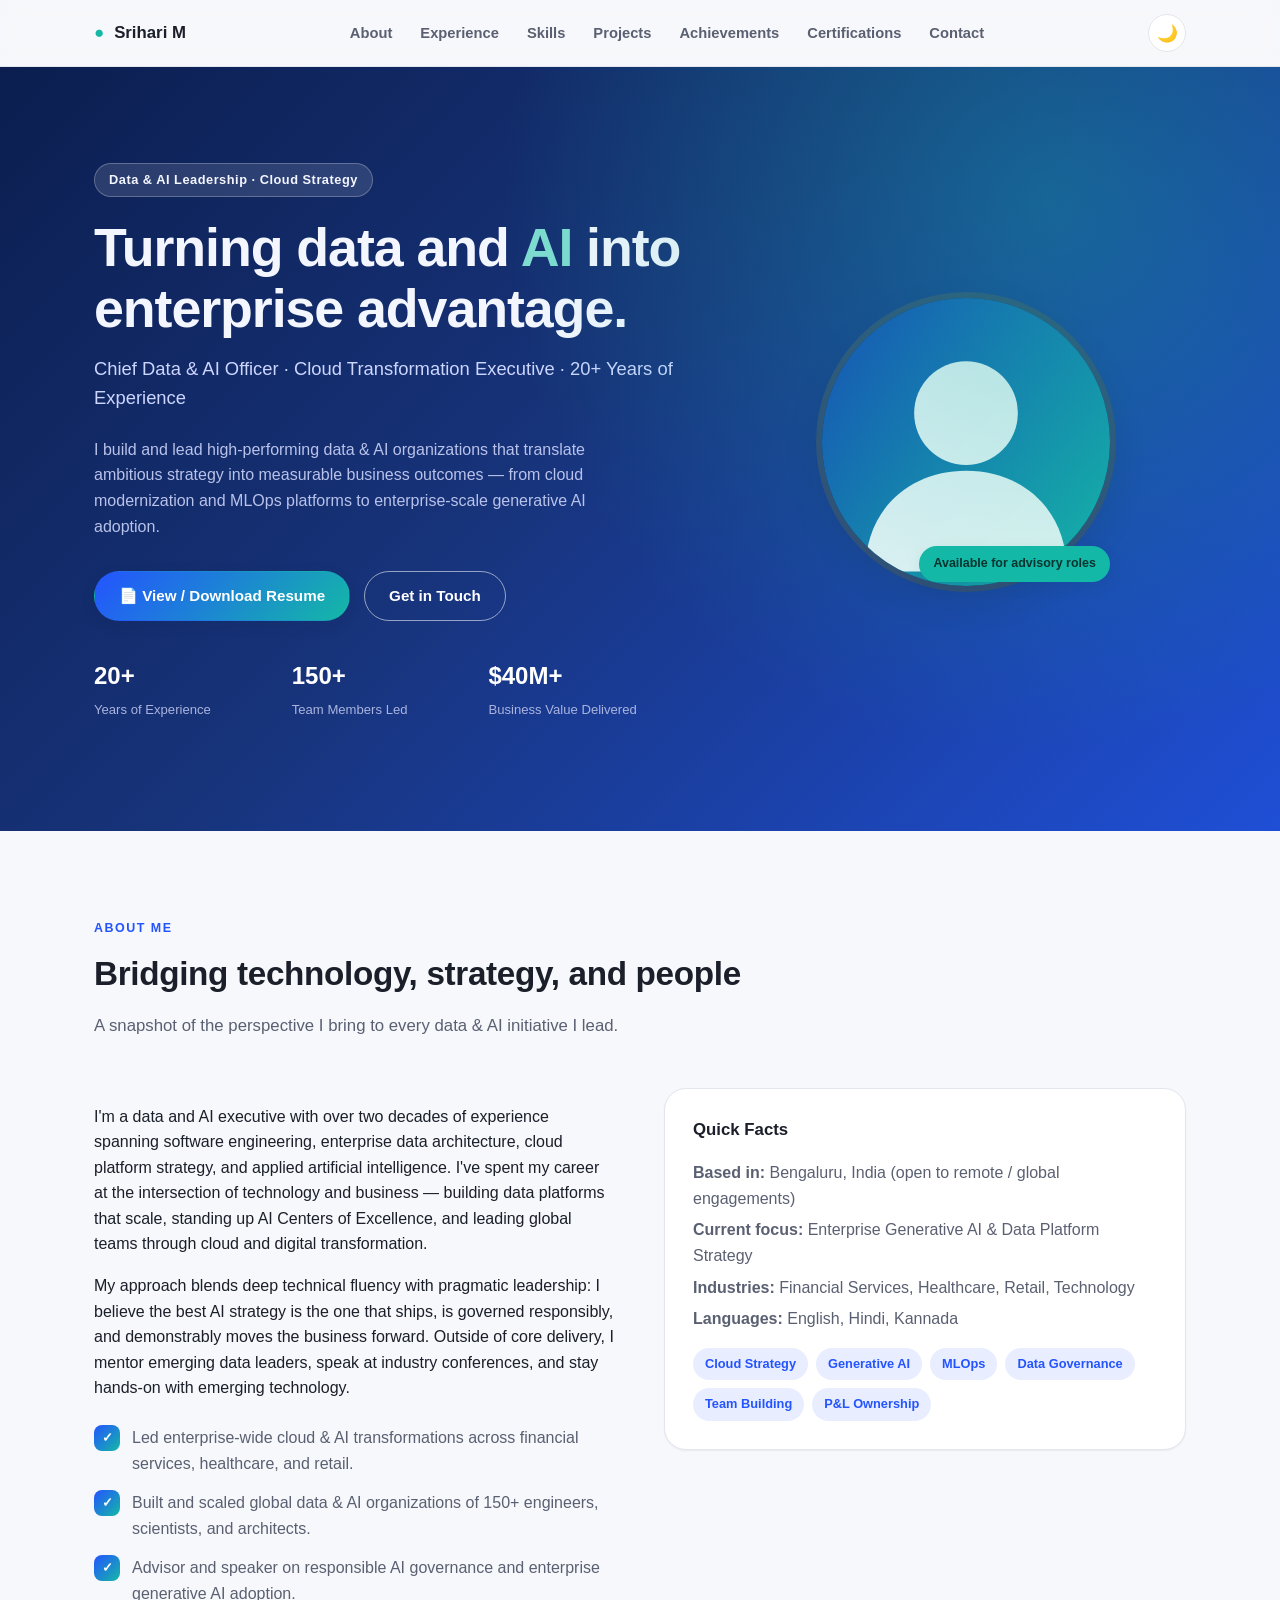
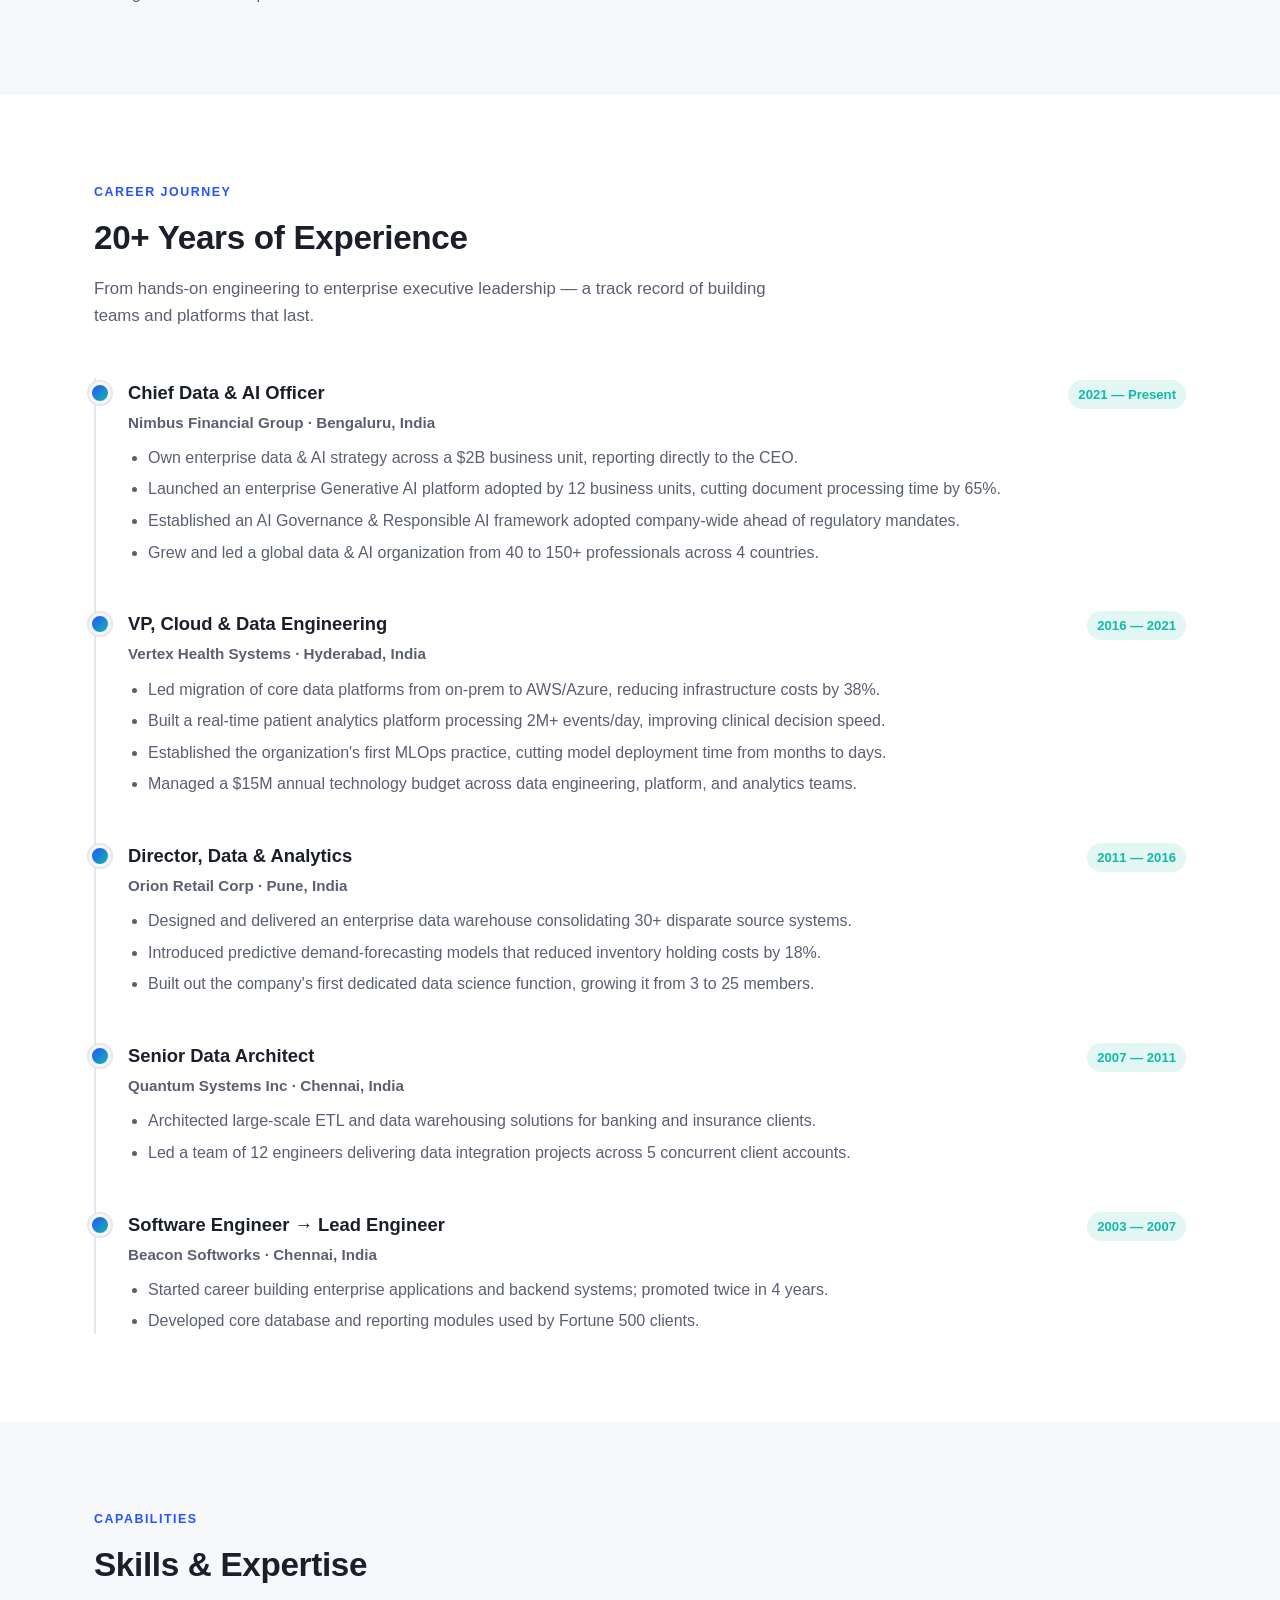
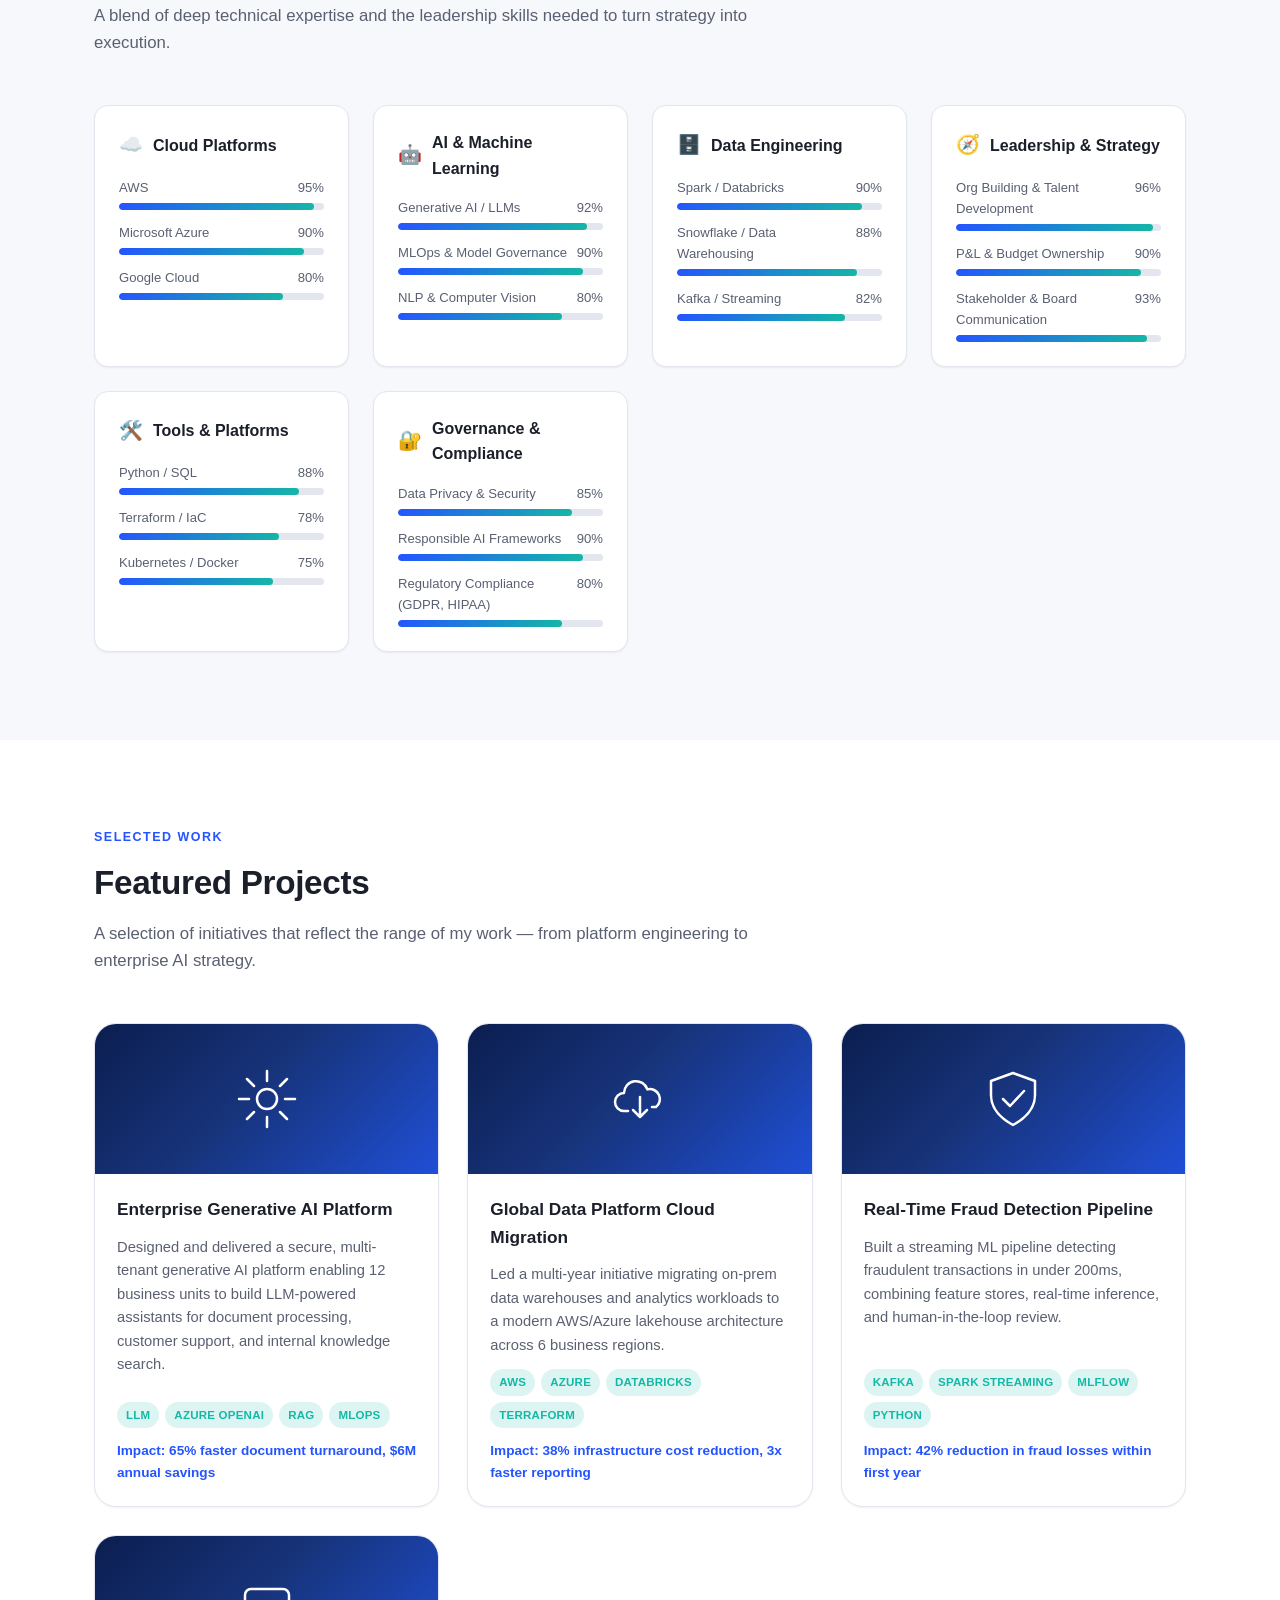
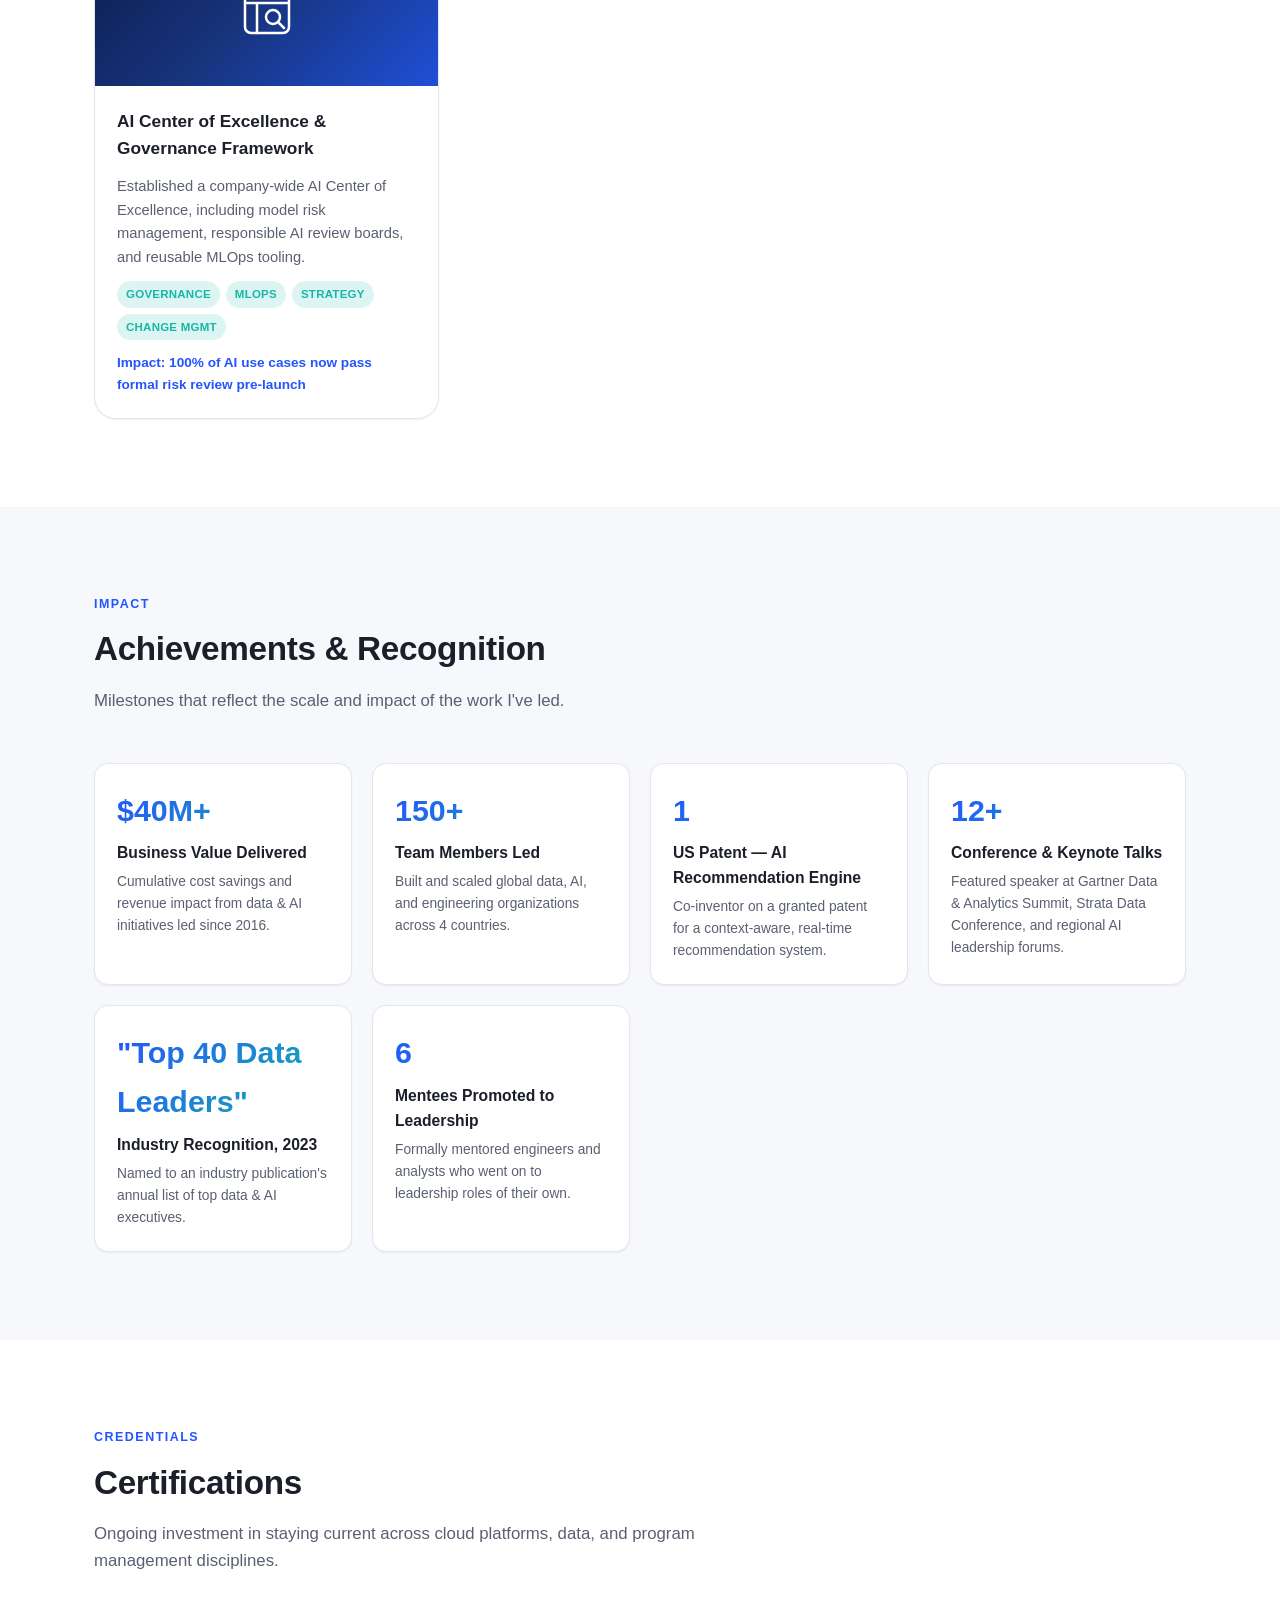
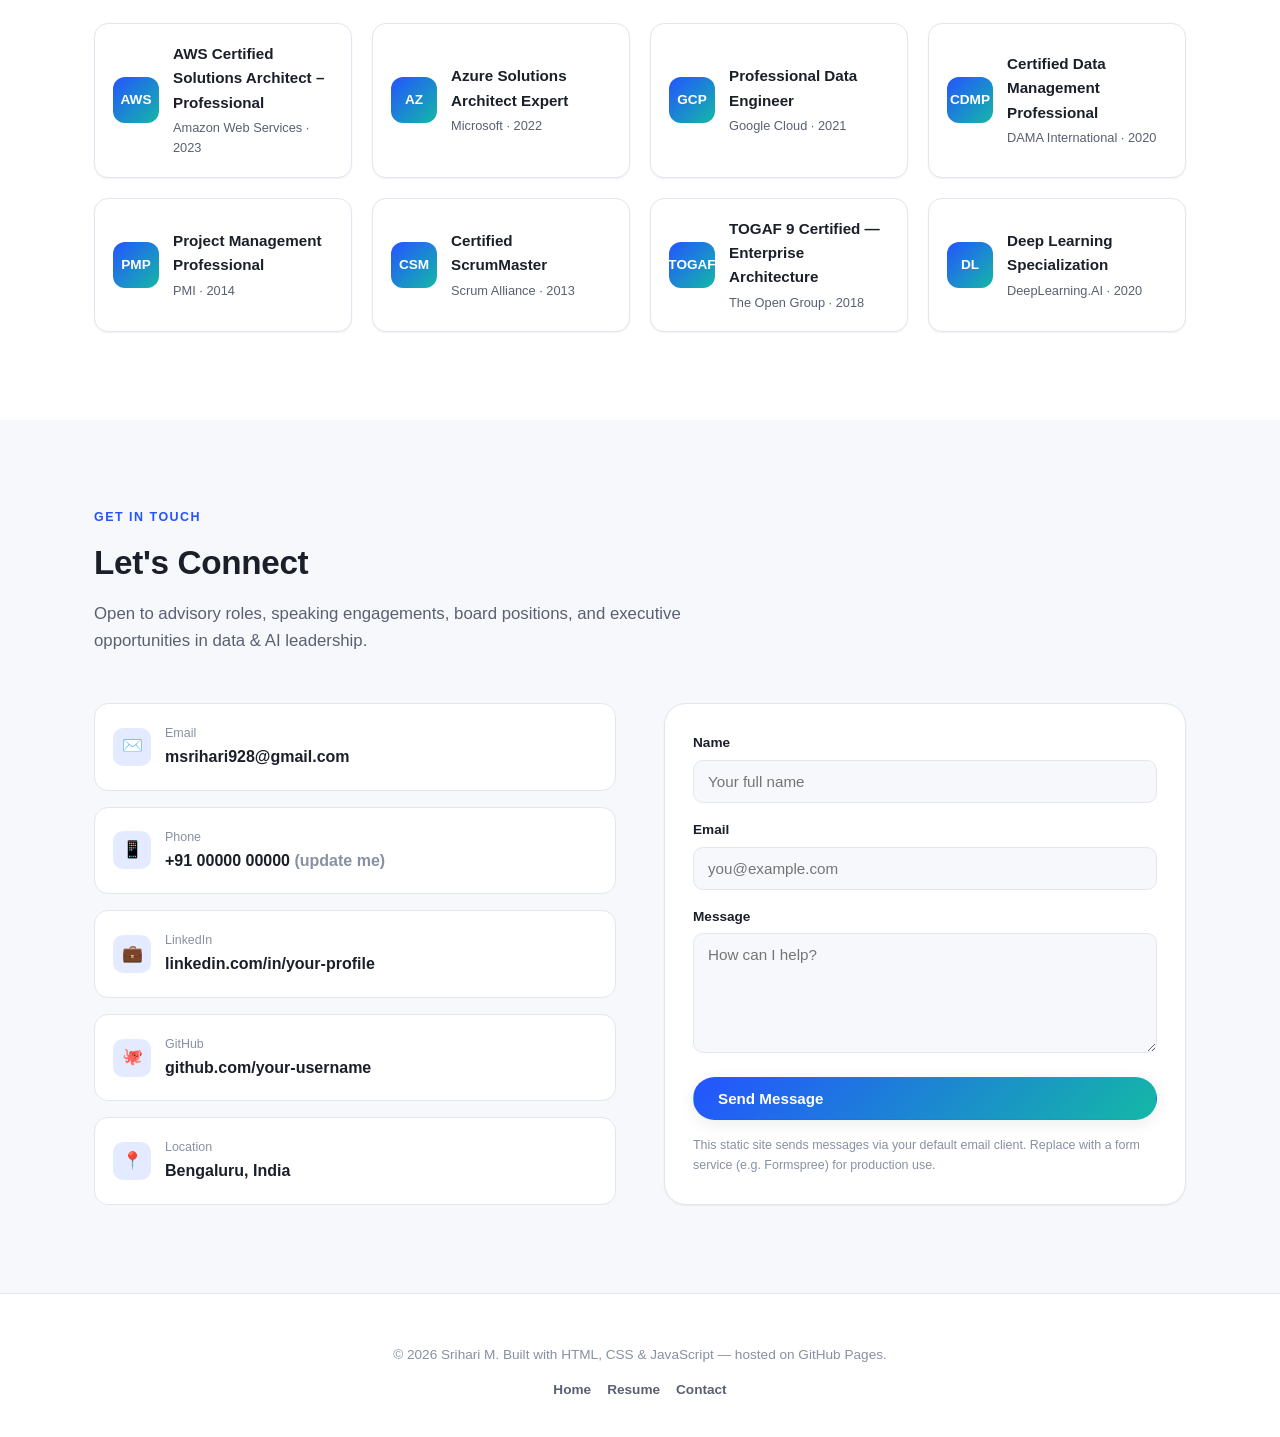
==== index.html @ 43edaecf "Initial commit: professional data & AI leadership portfolio site Static portfolio with hero, about, " ====
<!DOCTYPE html>
<html lang="en">
<head>
  <meta charset="UTF-8" />
  <meta name="viewport" content="width=device-width, initial-scale=1.0" />
  <title>Srihari M — Data &amp; AI Leader | Portfolio</title>
  <meta name="description" content="Srihari M — Data &amp; AI Leader with 20+ years of experience in cloud, artificial intelligence, and enterprise technology leadership." />
  <meta name="theme-color" content="#173bb8" />
  <link rel="icon" type="image/svg+xml" href="images/favicon.svg" />
  <link rel="stylesheet" href="css/styles.css" />

  <!-- Open Graph -->
  <meta property="og:title" content="Srihari M — Data & AI Leader" />
  <meta property="og:description" content="20+ years driving cloud, AI, and data transformation at enterprise scale." />
  <meta property="og:type" content="website" />
</head>
<body>

  <header class="site-header" id="siteHeader">
    <nav class="nav">
      <a href="#home" class="nav-brand"><span class="dot">●</span> Srihari&nbsp;M</a>
      <ul class="nav-links">
        <li><a href="#about">About</a></li>
        <li><a href="#experience">Experience</a></li>
        <li><a href="#skills">Skills</a></li>
        <li><a href="#projects">Projects</a></li>
        <li><a href="#achievements">Achievements</a></li>
        <li><a href="#certifications">Certifications</a></li>
        <li><a href="#contact">Contact</a></li>
      </ul>
      <div class="nav-actions">
        <button class="theme-toggle" id="themeToggle" aria-label="Toggle dark mode" title="Toggle dark mode">🌙</button>
        <button class="nav-toggle" id="navToggle" aria-label="Toggle navigation menu">☰</button>
      </div>
    </nav>
  </header>

  <!-- ================= HERO ================= -->
  <section class="hero" id="home">
    <div class="container">
      <div class="hero-copy">
        <span class="hero-eyebrow">Data &amp; AI Leadership · Cloud Strategy</span>
        <h1>Turning data and <span>AI</span> into enterprise advantage.</h1>
        <p class="hero-role">Chief Data &amp; AI Officer · Cloud Transformation Executive · 20+ Years of Experience</p>
        <p class="hero-summary">
          I build and lead high-performing data &amp; AI organizations that translate ambitious
          strategy into measurable business outcomes — from cloud modernization and MLOps
          platforms to enterprise-scale generative AI adoption.
        </p>
        <div class="hero-cta">
          <a href="resume/resume.html" class="btn btn-primary" target="_blank" rel="noopener">📄 View / Download Resume</a>
          <a href="#contact" class="btn btn-outline">Get in Touch</a>
        </div>
        <div class="hero-stats">
          <div><strong>20+</strong><span>Years of Experience</span></div>
          <div><strong>150+</strong><span>Team Members Led</span></div>
          <div><strong>$40M+</strong><span>Business Value Delivered</span></div>
        </div>
      </div>
      <div class="hero-photo-wrap">
        <div class="hero-photo">
          <img src="images/profile-photo.svg" alt="Portrait of Srihari M" />
        </div>
        <span class="hero-badge">Available for advisory roles</span>
      </div>
    </div>
  </section>

  <!-- ================= ABOUT ================= -->
  <section id="about">
    <div class="container">
      <p class="eyebrow reveal">About Me</p>
      <h2 class="section-title reveal">Bridging technology, strategy, and people</h2>
      <p class="section-lead reveal">
        A snapshot of the perspective I bring to every data &amp; AI initiative I lead.
      </p>
      <div class="about-grid">
        <div class="reveal">
          <p>
            I'm a data and AI executive with over two decades of experience spanning software
            engineering, enterprise data architecture, cloud platform strategy, and applied
            artificial intelligence. I've spent my career at the intersection of technology and
            business — building data platforms that scale, standing up AI Centers of Excellence,
            and leading global teams through cloud and digital transformation.
          </p>
          <p>
            My approach blends deep technical fluency with pragmatic leadership: I believe the
            best AI strategy is the one that ships, is governed responsibly, and demonstrably
            moves the business forward. Outside of core delivery, I mentor emerging data leaders,
            speak at industry conferences, and stay hands-on with emerging technology.
          </p>
          <ul class="about-highlights">
            <li><span class="icon">✓</span> Led enterprise-wide cloud &amp; AI transformations across financial services, healthcare, and retail.</li>
            <li><span class="icon">✓</span> Built and scaled global data &amp; AI organizations of 150+ engineers, scientists, and architects.</li>
            <li><span class="icon">✓</span> Advisor and speaker on responsible AI governance and enterprise generative AI adoption.</li>
          </ul>
        </div>
        <div class="about-card reveal">
          <h3>Quick Facts</h3>
          <p style="color:var(--color-text-muted); margin:0 0 6px;"><strong>Based in:</strong> Bengaluru, India (open to remote / global engagements)</p>
          <p style="color:var(--color-text-muted); margin:0 0 6px;"><strong>Current focus:</strong> Enterprise Generative AI &amp; Data Platform Strategy</p>
          <p style="color:var(--color-text-muted); margin:0 0 6px;"><strong>Industries:</strong> Financial Services, Healthcare, Retail, Technology</p>
          <p style="color:var(--color-text-muted); margin:0;"><strong>Languages:</strong> English, Hindi, Kannada</p>
          <div class="focus-tags">
            <span>Cloud Strategy</span>
            <span>Generative AI</span>
            <span>MLOps</span>
            <span>Data Governance</span>
            <span>Team Building</span>
            <span>P&amp;L Ownership</span>
          </div>
        </div>
      </div>
    </div>
  </section>

  <!-- ================= EXPERIENCE ================= -->
  <section class="section-alt" id="experience">
    <div class="container">
      <p class="eyebrow reveal">Career Journey</p>
      <h2 class="section-title reveal">20+ Years of Experience</h2>
      <p class="section-lead reveal">
        From hands-on engineering to enterprise executive leadership — a track record of
        building teams and platforms that last.
      </p>

      <div class="timeline">
        <div class="timeline-item reveal">
          <div class="timeline-header">
            <h3>Chief Data &amp; AI Officer</h3>
            <span class="timeline-period">2021 — Present</span>
          </div>
          <p class="timeline-company">Nimbus Financial Group · Bengaluru, India</p>
          <ul>
            <li>Own enterprise data &amp; AI strategy across a $2B business unit, reporting directly to the CEO.</li>
            <li>Launched an enterprise Generative AI platform adopted by 12 business units, cutting document processing time by 65%.</li>
            <li>Established an AI Governance &amp; Responsible AI framework adopted company-wide ahead of regulatory mandates.</li>
            <li>Grew and led a global data &amp; AI organization from 40 to 150+ professionals across 4 countries.</li>
          </ul>
        </div>

        <div class="timeline-item reveal">
          <div class="timeline-header">
            <h3>VP, Cloud &amp; Data Engineering</h3>
            <span class="timeline-period">2016 — 2021</span>
          </div>
          <p class="timeline-company">Vertex Health Systems · Hyderabad, India</p>
          <ul>
            <li>Led migration of core data platforms from on-prem to AWS/Azure, reducing infrastructure costs by 38%.</li>
            <li>Built a real-time patient analytics platform processing 2M+ events/day, improving clinical decision speed.</li>
            <li>Established the organization's first MLOps practice, cutting model deployment time from months to days.</li>
            <li>Managed a $15M annual technology budget across data engineering, platform, and analytics teams.</li>
          </ul>
        </div>

        <div class="timeline-item reveal">
          <div class="timeline-header">
            <h3>Director, Data &amp; Analytics</h3>
            <span class="timeline-period">2011 — 2016</span>
          </div>
          <p class="timeline-company">Orion Retail Corp · Pune, India</p>
          <ul>
            <li>Designed and delivered an enterprise data warehouse consolidating 30+ disparate source systems.</li>
            <li>Introduced predictive demand-forecasting models that reduced inventory holding costs by 18%.</li>
            <li>Built out the company's first dedicated data science function, growing it from 3 to 25 members.</li>
          </ul>
        </div>

        <div class="timeline-item reveal">
          <div class="timeline-header">
            <h3>Senior Data Architect</h3>
            <span class="timeline-period">2007 — 2011</span>
          </div>
          <p class="timeline-company">Quantum Systems Inc · Chennai, India</p>
          <ul>
            <li>Architected large-scale ETL and data warehousing solutions for banking and insurance clients.</li>
            <li>Led a team of 12 engineers delivering data integration projects across 5 concurrent client accounts.</li>
          </ul>
        </div>

        <div class="timeline-item reveal">
          <div class="timeline-header">
            <h3>Software Engineer → Lead Engineer</h3>
            <span class="timeline-period">2003 — 2007</span>
          </div>
          <p class="timeline-company">Beacon Softworks · Chennai, India</p>
          <ul>
            <li>Started career building enterprise applications and backend systems; promoted twice in 4 years.</li>
            <li>Developed core database and reporting modules used by Fortune 500 clients.</li>
          </ul>
        </div>
      </div>
    </div>
  </section>

  <!-- ================= SKILLS ================= -->
  <section id="skills">
    <div class="container">
      <p class="eyebrow reveal">Capabilities</p>
      <h2 class="section-title reveal">Skills &amp; Expertise</h2>
      <p class="section-lead reveal">
        A blend of deep technical expertise and the leadership skills needed to turn strategy into execution.
      </p>
      <div class="skills-grid">
        <div class="skill-card reveal">
          <h3><span class="emoji">☁️</span> Cloud Platforms</h3>
          <div class="skill-bar-row">
            <div class="skill-bar-label"><span>AWS</span><span>95%</span></div>
            <div class="skill-bar-track"><div class="skill-bar-fill" style="width:95%"></div></div>
          </div>
          <div class="skill-bar-row">
            <div class="skill-bar-label"><span>Microsoft Azure</span><span>90%</span></div>
            <div class="skill-bar-track"><div class="skill-bar-fill" style="width:90%"></div></div>
          </div>
          <div class="skill-bar-row">
            <div class="skill-bar-label"><span>Google Cloud</span><span>80%</span></div>
            <div class="skill-bar-track"><div class="skill-bar-fill" style="width:80%"></div></div>
          </div>
        </div>

        <div class="skill-card reveal">
          <h3><span class="emoji">🤖</span> AI &amp; Machine Learning</h3>
          <div class="skill-bar-row">
            <div class="skill-bar-label"><span>Generative AI / LLMs</span><span>92%</span></div>
            <div class="skill-bar-track"><div class="skill-bar-fill" style="width:92%"></div></div>
          </div>
          <div class="skill-bar-row">
            <div class="skill-bar-label"><span>MLOps &amp; Model Governance</span><span>90%</span></div>
            <div class="skill-bar-track"><div class="skill-bar-fill" style="width:90%"></div></div>
          </div>
          <div class="skill-bar-row">
            <div class="skill-bar-label"><span>NLP &amp; Computer Vision</span><span>80%</span></div>
            <div class="skill-bar-track"><div class="skill-bar-fill" style="width:80%"></div></div>
          </div>
        </div>

        <div class="skill-card reveal">
          <h3><span class="emoji">🗄️</span> Data Engineering</h3>
          <div class="skill-bar-row">
            <div class="skill-bar-label"><span>Spark / Databricks</span><span>90%</span></div>
            <div class="skill-bar-track"><div class="skill-bar-fill" style="width:90%"></div></div>
          </div>
          <div class="skill-bar-row">
            <div class="skill-bar-label"><span>Snowflake / Data Warehousing</span><span>88%</span></div>
            <div class="skill-bar-track"><div class="skill-bar-fill" style="width:88%"></div></div>
          </div>
          <div class="skill-bar-row">
            <div class="skill-bar-label"><span>Kafka / Streaming</span><span>82%</span></div>
            <div class="skill-bar-track"><div class="skill-bar-fill" style="width:82%"></div></div>
          </div>
        </div>

        <div class="skill-card reveal">
          <h3><span class="emoji">🧭</span> Leadership &amp; Strategy</h3>
          <div class="skill-bar-row">
            <div class="skill-bar-label"><span>Org Building &amp; Talent Development</span><span>96%</span></div>
            <div class="skill-bar-track"><div class="skill-bar-fill" style="width:96%"></div></div>
          </div>
          <div class="skill-bar-row">
            <div class="skill-bar-label"><span>P&amp;L &amp; Budget Ownership</span><span>90%</span></div>
            <div class="skill-bar-track"><div class="skill-bar-fill" style="width:90%"></div></div>
          </div>
          <div class="skill-bar-row">
            <div class="skill-bar-label"><span>Stakeholder &amp; Board Communication</span><span>93%</span></div>
            <div class="skill-bar-track"><div class="skill-bar-fill" style="width:93%"></div></div>
          </div>
        </div>

        <div class="skill-card reveal">
          <h3><span class="emoji">🛠️</span> Tools &amp; Platforms</h3>
          <div class="skill-bar-row">
            <div class="skill-bar-label"><span>Python / SQL</span><span>88%</span></div>
            <div class="skill-bar-track"><div class="skill-bar-fill" style="width:88%"></div></div>
          </div>
          <div class="skill-bar-row">
            <div class="skill-bar-label"><span>Terraform / IaC</span><span>78%</span></div>
            <div class="skill-bar-track"><div class="skill-bar-fill" style="width:78%"></div></div>
          </div>
          <div class="skill-bar-row">
            <div class="skill-bar-label"><span>Kubernetes / Docker</span><span>75%</span></div>
            <div class="skill-bar-track"><div class="skill-bar-fill" style="width:75%"></div></div>
          </div>
        </div>

        <div class="skill-card reveal">
          <h3><span class="emoji">🔐</span> Governance &amp; Compliance</h3>
          <div class="skill-bar-row">
            <div class="skill-bar-label"><span>Data Privacy &amp; Security</span><span>85%</span></div>
            <div class="skill-bar-track"><div class="skill-bar-fill" style="width:85%"></div></div>
          </div>
          <div class="skill-bar-row">
            <div class="skill-bar-label"><span>Responsible AI Frameworks</span><span>90%</span></div>
            <div class="skill-bar-track"><div class="skill-bar-fill" style="width:90%"></div></div>
          </div>
          <div class="skill-bar-row">
            <div class="skill-bar-label"><span>Regulatory Compliance (GDPR, HIPAA)</span><span>80%</span></div>
            <div class="skill-bar-track"><div class="skill-bar-fill" style="width:80%"></div></div>
          </div>
        </div>
      </div>
    </div>
  </section>

  <!-- ================= PROJECTS ================= -->
  <section class="section-alt" id="projects">
    <div class="container">
      <p class="eyebrow reveal">Selected Work</p>
      <h2 class="section-title reveal">Featured Projects</h2>
      <p class="section-lead reveal">
        A selection of initiatives that reflect the range of my work — from platform
        engineering to enterprise AI strategy.
      </p>
      <div class="projects-grid">

        <div class="project-card reveal">
          <div class="project-thumb"><img src="images/projects/genai-platform.svg" alt="" /></div>
          <div class="project-body">
            <h3>Enterprise Generative AI Platform</h3>
            <p>
              Designed and delivered a secure, multi-tenant generative AI platform enabling
              12 business units to build LLM-powered assistants for document processing,
              customer support, and internal knowledge search.
            </p>
            <div class="project-tags"><span>LLM</span><span>Azure OpenAI</span><span>RAG</span><span>MLOps</span></div>
            <div class="project-impact">Impact: 65% faster document turnaround, $6M annual savings</div>
          </div>
        </div>

        <div class="project-card reveal">
          <div class="project-thumb"><img src="images/projects/cloud-migration.svg" alt="" /></div>
          <div class="project-body">
            <h3>Global Data Platform Cloud Migration</h3>
            <p>
              Led a multi-year initiative migrating on-prem data warehouses and analytics
              workloads to a modern AWS/Azure lakehouse architecture across 6 business regions.
            </p>
            <div class="project-tags"><span>AWS</span><span>Azure</span><span>Databricks</span><span>Terraform</span></div>
            <div class="project-impact">Impact: 38% infrastructure cost reduction, 3x faster reporting</div>
          </div>
        </div>

        <div class="project-card reveal">
          <div class="project-thumb"><img src="images/projects/fraud-ml.svg" alt="" /></div>
          <div class="project-body">
            <h3>Real-Time Fraud Detection Pipeline</h3>
            <p>
              Built a streaming ML pipeline detecting fraudulent transactions in under 200ms,
              combining feature stores, real-time inference, and human-in-the-loop review.
            </p>
            <div class="project-tags"><span>Kafka</span><span>Spark Streaming</span><span>MLflow</span><span>Python</span></div>
            <div class="project-impact">Impact: 42% reduction in fraud losses within first year</div>
          </div>
        </div>

        <div class="project-card reveal">
          <div class="project-thumb"><img src="images/projects/ai-governance.svg" alt="" /></div>
          <div class="project-body">
            <h3>AI Center of Excellence &amp; Governance Framework</h3>
            <p>
              Established a company-wide AI Center of Excellence, including model risk
              management, responsible AI review boards, and reusable MLOps tooling.
            </p>
            <div class="project-tags"><span>Governance</span><span>MLOps</span><span>Strategy</span><span>Change Mgmt</span></div>
            <div class="project-impact">Impact: 100% of AI use cases now pass formal risk review pre-launch</div>
          </div>
        </div>

      </div>
    </div>
  </section>

  <!-- ================= ACHIEVEMENTS ================= -->
  <section id="achievements">
    <div class="container">
      <p class="eyebrow reveal">Impact</p>
      <h2 class="section-title reveal">Achievements &amp; Recognition</h2>
      <p class="section-lead reveal">
        Milestones that reflect the scale and impact of the work I've led.
      </p>
      <div class="achievements-grid">
        <div class="achievement-card reveal">
          <span class="stat">$40M+</span>
          <h4>Business Value Delivered</h4>
          <p>Cumulative cost savings and revenue impact from data &amp; AI initiatives led since 2016.</p>
        </div>
        <div class="achievement-card reveal">
          <span class="stat">150+</span>
          <h4>Team Members Led</h4>
          <p>Built and scaled global data, AI, and engineering organizations across 4 countries.</p>
        </div>
        <div class="achievement-card reveal">
          <span class="stat">1</span>
          <h4>US Patent — AI Recommendation Engine</h4>
          <p>Co-inventor on a granted patent for a context-aware, real-time recommendation system.</p>
        </div>
        <div class="achievement-card reveal">
          <span class="stat">12+</span>
          <h4>Conference &amp; Keynote Talks</h4>
          <p>Featured speaker at Gartner Data &amp; Analytics Summit, Strata Data Conference, and regional AI leadership forums.</p>
        </div>
        <div class="achievement-card reveal">
          <span class="stat">"Top 40 Data Leaders"</span>
          <h4>Industry Recognition, 2023</h4>
          <p>Named to an industry publication's annual list of top data &amp; AI executives.</p>
        </div>
        <div class="achievement-card reveal">
          <span class="stat">6</span>
          <h4>Mentees Promoted to Leadership</h4>
          <p>Formally mentored engineers and analysts who went on to leadership roles of their own.</p>
        </div>
      </div>
    </div>
  </section>

  <!-- ================= CERTIFICATIONS ================= -->
  <section class="section-alt" id="certifications">
    <div class="container">
      <p class="eyebrow reveal">Credentials</p>
      <h2 class="section-title reveal">Certifications</h2>
      <p class="section-lead reveal">
        Ongoing investment in staying current across cloud platforms, data, and program management disciplines.
      </p>
      <div class="certs-grid">
        <div class="cert-card reveal">
          <div class="cert-badge">AWS</div>
          <div><h4>AWS Certified Solutions Architect – Professional</h4><p>Amazon Web Services · 2023</p></div>
        </div>
        <div class="cert-card reveal">
          <div class="cert-badge">AZ</div>
          <div><h4>Azure Solutions Architect Expert</h4><p>Microsoft · 2022</p></div>
        </div>
        <div class="cert-card reveal">
          <div class="cert-badge">GCP</div>
          <div><h4>Professional Data Engineer</h4><p>Google Cloud · 2021</p></div>
        </div>
        <div class="cert-card reveal">
          <div class="cert-badge">CDMP</div>
          <div><h4>Certified Data Management Professional</h4><p>DAMA International · 2020</p></div>
        </div>
        <div class="cert-card reveal">
          <div class="cert-badge">PMP</div>
          <div><h4>Project Management Professional</h4><p>PMI · 2014</p></div>
        </div>
        <div class="cert-card reveal">
          <div class="cert-badge">CSM</div>
          <div><h4>Certified ScrumMaster</h4><p>Scrum Alliance · 2013</p></div>
        </div>
        <div class="cert-card reveal">
          <div class="cert-badge">TOGAF</div>
          <div><h4>TOGAF 9 Certified — Enterprise Architecture</h4><p>The Open Group · 2018</p></div>
        </div>
        <div class="cert-card reveal">
          <div class="cert-badge">DL</div>
          <div><h4>Deep Learning Specialization</h4><p>DeepLearning.AI · 2020</p></div>
        </div>
      </div>
    </div>
  </section>

  <!-- ================= CONTACT ================= -->
  <section id="contact">
    <div class="container">
      <p class="eyebrow reveal">Get In Touch</p>
      <h2 class="section-title reveal">Let's Connect</h2>
      <p class="section-lead reveal">
        Open to advisory roles, speaking engagements, board positions, and executive
        opportunities in data &amp; AI leadership.
      </p>
      <div class="contact-grid">
        <ul class="contact-list reveal">
          <li>
            <span class="icon">✉️</span>
            <div><span class="label">Email</span><a href="mailto:msrihari928@gmail.com">msrihari928@gmail.com</a></div>
          </li>
          <li>
            <span class="icon">📱</span>
            <div><span class="label">Phone</span><a href="tel:+910000000000">+91 00000 00000 <em style="font-style:normal;color:var(--color-text-faint);">(update me)</em></a></div>
          </li>
          <li>
            <span class="icon">💼</span>
            <div><span class="label">LinkedIn</span><a href="https://www.linkedin.com/in/your-profile" target="_blank" rel="noopener">linkedin.com/in/your-profile</a></div>
          </li>
          <li>
            <span class="icon">🐙</span>
            <div><span class="label">GitHub</span><a href="https://github.com/your-username" target="_blank" rel="noopener">github.com/your-username</a></div>
          </li>
          <li>
            <span class="icon">📍</span>
            <div><span class="label">Location</span><span style="color:var(--color-text);font-weight:600;">Bengaluru, India</span></div>
          </li>
        </ul>

        <form class="contact-form reveal" id="contactForm" action="mailto:msrihari928@gmail.com" method="post" enctype="text/plain">
          <div>
            <label for="name">Name</label>
            <input type="text" id="name" name="name" placeholder="Your full name" required />
          </div>
          <div>
            <label for="email">Email</label>
            <input type="email" id="email" name="email" placeholder="you@example.com" required />
          </div>
          <div>
            <label for="message">Message</label>
            <textarea id="message" name="message" placeholder="How can I help?" required></textarea>
          </div>
          <button type="submit" class="btn btn-primary">Send Message</button>
          <p class="form-note">This static site sends messages via your default email client. Replace with a form service (e.g. Formspree) for production use.</p>
        </form>
      </div>
    </div>
  </section>

  <footer class="site-footer">
    <div class="container">
      <p>© <span id="year"></span> Srihari M. Built with HTML, CSS &amp; JavaScript — hosted on GitHub Pages.</p>
      <div class="footer-links">
        <a href="#home">Home</a>
        <a href="resume/resume.html" target="_blank" rel="noopener">Resume</a>
        <a href="#contact">Contact</a>
      </div>
    </div>
  </footer>

  <button class="back-to-top" id="backToTop" aria-label="Back to top">↑</button>

  <script src="js/main.js"></script>
</body>
</html>
---- css/styles.css ----
/* =========================================================
   Srihari M — Portfolio Stylesheet
   Design system: CSS custom properties drive both light and
   dark themes; component styles reference variables only.
   ========================================================= */

:root {
  --color-bg: #f7f8fb;
  --color-bg-alt: #ffffff;
  --color-surface: #ffffff;
  --color-border: #e3e6ee;
  --color-text: #1b1f2a;
  --color-text-muted: #5a6072;
  --color-text-faint: #8890a3;

  --color-primary: #2454ff;
  --color-primary-dark: #173bb8;
  --color-accent: #14b8a6;
  --color-accent-warm: #f59e0b;

  --gradient-hero: linear-gradient(135deg, #0b1e4f 0%, #17337a 45%, #1f4fd6 100%);
  --gradient-accent: linear-gradient(135deg, #2454ff 0%, #14b8a6 100%);

  --shadow-sm: 0 1px 2px rgba(16, 24, 40, 0.06);
  --shadow-md: 0 4px 16px rgba(16, 24, 40, 0.08);
  --shadow-lg: 0 12px 32px rgba(16, 24, 40, 0.12);

  --radius-sm: 8px;
  --radius-md: 14px;
  --radius-lg: 22px;

  --max-width: 1140px;
  --font-sans: "Segoe UI", -apple-system, BlinkMacSystemFont, "Inter", Roboto, Helvetica, Arial, sans-serif;
  --font-mono: "Cascadia Code", "SFMono-Regular", Consolas, monospace;

  color-scheme: light;
}

:root[data-theme="dark"] {
  --color-bg: #0d1117;
  --color-bg-alt: #131a24;
  --color-surface: #161d29;
  --color-border: #262f3e;
  --color-text: #e7ebf3;
  --color-text-muted: #a7aec2;
  --color-text-faint: #6b7286;

  --gradient-hero: linear-gradient(135deg, #060b1c 0%, #0f1f4a 45%, #163a91 100%);
  --shadow-sm: 0 1px 2px rgba(0, 0, 0, 0.4);
  --shadow-md: 0 4px 16px rgba(0, 0, 0, 0.45);
  --shadow-lg: 0 12px 36px rgba(0, 0, 0, 0.55);

  color-scheme: dark;
}

@media (prefers-color-scheme: dark) {
  :root:not([data-theme="light"]) {
    --color-bg: #0d1117;
    --color-bg-alt: #131a24;
    --color-surface: #161d29;
    --color-border: #262f3e;
    --color-text: #e7ebf3;
    --color-text-muted: #a7aec2;
    --color-text-faint: #6b7286;
    --gradient-hero: linear-gradient(135deg, #060b1c 0%, #0f1f4a 45%, #163a91 100%);
    --shadow-sm: 0 1px 2px rgba(0, 0, 0, 0.4);
    --shadow-md: 0 4px 16px rgba(0, 0, 0, 0.45);
    --shadow-lg: 0 12px 36px rgba(0, 0, 0, 0.55);
    color-scheme: dark;
  }
}

* { box-sizing: border-box; }
html { scroll-behavior: smooth; }

body {
  margin: 0;
  font-family: var(--font-sans);
  background: var(--color-bg);
  color: var(--color-text);
  line-height: 1.6;
  transition: background 0.25s ease, color 0.25s ease;
}

img { max-width: 100%; display: block; }

a { color: var(--color-primary); text-decoration: none; }
a:hover { text-decoration: underline; }

.container {
  max-width: var(--max-width);
  margin: 0 auto;
  padding: 0 24px;
}

section { padding: 88px 0; }
section .eyebrow {
  text-transform: uppercase;
  letter-spacing: 0.12em;
  font-size: 0.78rem;
  font-weight: 700;
  color: var(--color-primary);
  margin: 0 0 8px;
}
section h2.section-title {
  font-size: clamp(1.7rem, 2.6vw, 2.4rem);
  margin: 0 0 12px;
  letter-spacing: -0.01em;
}
section p.section-lead {
  color: var(--color-text-muted);
  max-width: 680px;
  margin: 0 0 48px;
  font-size: 1.05rem;
}
.section-alt { background: var(--color-bg-alt); }

/* ---------- Buttons ---------- */
.btn {
  display: inline-flex;
  align-items: center;
  gap: 8px;
  padding: 12px 24px;
  border-radius: 999px;
  font-weight: 600;
  font-size: 0.95rem;
  cursor: pointer;
  border: 1px solid transparent;
  transition: transform 0.15s ease, box-shadow 0.15s ease, background 0.15s ease;
}
.btn:hover { transform: translateY(-2px); text-decoration: none; }
.btn-primary {
  background: var(--gradient-accent);
  color: #ffffff;
  box-shadow: var(--shadow-md);
}
.btn-primary:hover { box-shadow: var(--shadow-lg); }
.btn-outline {
  background: transparent;
  border-color: rgba(255, 255, 255, 0.55);
  color: #ffffff;
}
.btn-outline:hover { background: rgba(255, 255, 255, 0.12); }
.btn-ghost {
  background: var(--color-surface);
  border-color: var(--color-border);
  color: var(--color-text);
}
.btn-ghost:hover { border-color: var(--color-primary); color: var(--color-primary); }

/* ---------- Header / Nav ---------- */
.site-header {
  position: sticky;
  top: 0;
  z-index: 100;
  background: color-mix(in srgb, var(--color-bg) 88%, transparent);
  backdrop-filter: blur(10px);
  border-bottom: 1px solid var(--color-border);
}
.nav {
  display: flex;
  align-items: center;
  justify-content: space-between;
  padding: 14px 24px;
  max-width: var(--max-width);
  margin: 0 auto;
}
.nav-brand {
  display: flex;
  align-items: center;
  gap: 10px;
  font-weight: 800;
  font-size: 1.05rem;
  color: var(--color-text);
}
.nav-brand .dot { color: var(--color-accent); }
.nav-links {
  display: flex;
  gap: 4px;
  list-style: none;
  margin: 0;
  padding: 0;
}
.nav-links a {
  color: var(--color-text-muted);
  font-weight: 600;
  font-size: 0.92rem;
  padding: 8px 12px;
  border-radius: 8px;
}
.nav-links a:hover { color: var(--color-text); background: var(--color-surface); text-decoration: none; }
.nav-actions { display: flex; align-items: center; gap: 10px; }
.theme-toggle {
  width: 38px;
  height: 38px;
  border-radius: 50%;
  border: 1px solid var(--color-border);
  background: var(--color-surface);
  color: var(--color-text);
  cursor: pointer;
  display: flex;
  align-items: center;
  justify-content: center;
  font-size: 1.05rem;
}
.nav-toggle {
  display: none;
  background: none;
  border: none;
  font-size: 1.4rem;
  color: var(--color-text);
  cursor: pointer;
}

/* ---------- Hero ---------- */
.hero {
  background: var(--gradient-hero);
  color: #f4f6ff;
  padding: 96px 0 110px;
  position: relative;
  overflow: hidden;
}
.hero::after {
  content: "";
  position: absolute;
  inset: 0;
  background: radial-gradient(circle at 82% 18%, rgba(20, 184, 166, 0.35), transparent 45%);
  pointer-events: none;
}
.hero .container {
  display: grid;
  grid-template-columns: 1.15fr 0.85fr;
  gap: 56px;
  align-items: center;
  position: relative;
}
.hero-eyebrow {
  display: inline-block;
  padding: 6px 14px;
  border-radius: 999px;
  background: rgba(255, 255, 255, 0.12);
  border: 1px solid rgba(255, 255, 255, 0.25);
  font-size: 0.8rem;
  font-weight: 600;
  letter-spacing: 0.04em;
  margin-bottom: 20px;
}
.hero h1 {
  font-size: clamp(2.1rem, 4.2vw, 3.4rem);
  line-height: 1.12;
  margin: 0 0 16px;
  letter-spacing: -0.02em;
}
.hero h1 span { color: #7fdcd0; }
.hero-role {
  font-size: 1.15rem;
  color: #cdd6ff;
  margin: 0 0 24px;
  font-weight: 500;
}
.hero-summary {
  color: #b9c2ea;
  max-width: 560px;
  margin: 0 0 32px;
}
.hero-cta { display: flex; flex-wrap: wrap; gap: 14px; margin-bottom: 36px; }
.hero-stats {
  display: grid;
  grid-template-columns: repeat(3, auto);
  gap: 28px;
}
.hero-stats div strong {
  display: block;
  font-size: 1.5rem;
  color: #ffffff;
}
.hero-stats div span {
  font-size: 0.82rem;
  color: #aab4de;
}
.hero-photo-wrap {
  display: flex;
  justify-content: center;
  position: relative;
}
.hero-photo {
  width: 300px;
  height: 300px;
  border-radius: 50%;
  border: 6px solid rgba(255, 255, 255, 0.15);
  box-shadow: var(--shadow-lg);
  overflow: hidden;
  background: #0f2559;
}
.hero-photo img { width: 100%; height: 100%; object-fit: cover; }
.hero-badge {
  position: absolute;
  bottom: 10px;
  right: calc(50% - 150px + 6px);
  background: var(--color-accent);
  color: #06231f;
  font-weight: 700;
  font-size: 0.78rem;
  padding: 8px 14px;
  border-radius: 999px;
  box-shadow: var(--shadow-md);
}

/* ---------- About ---------- */
.about-grid {
  display: grid;
  grid-template-columns: 1fr 1fr;
  gap: 48px;
  align-items: start;
}
.about-highlights {
  list-style: none;
  margin: 24px 0 0;
  padding: 0;
  display: grid;
  gap: 14px;
}
.about-highlights li {
  display: flex;
  gap: 12px;
  align-items: flex-start;
  color: var(--color-text-muted);
}
.about-highlights li .icon {
  flex: none;
  width: 26px;
  height: 26px;
  border-radius: 8px;
  background: var(--gradient-accent);
  color: #fff;
  display: flex;
  align-items: center;
  justify-content: center;
  font-size: 0.8rem;
  font-weight: 700;
}
.about-card {
  background: var(--color-surface);
  border: 1px solid var(--color-border);
  border-radius: var(--radius-lg);
  padding: 28px;
  box-shadow: var(--shadow-sm);
}
.about-card h3 { margin-top: 0; font-size: 1.05rem; }
.focus-tags { display: flex; flex-wrap: wrap; gap: 8px; margin-top: 16px; }
.focus-tags span {
  background: color-mix(in srgb, var(--color-primary) 10%, transparent);
  color: var(--color-primary);
  font-size: 0.8rem;
  font-weight: 600;
  padding: 6px 12px;
  border-radius: 999px;
}

/* ---------- Experience Timeline ---------- */
.timeline {
  position: relative;
  margin-top: 40px;
  padding-left: 32px;
  border-left: 2px solid var(--color-border);
}
.timeline-item { position: relative; padding-bottom: 44px; }
.timeline-item:last-child { padding-bottom: 0; }
.timeline-item::before {
  content: "";
  position: absolute;
  left: -39px;
  top: 4px;
  width: 16px;
  height: 16px;
  border-radius: 50%;
  background: var(--gradient-accent);
  border: 3px solid var(--color-bg);
  box-shadow: 0 0 0 2px var(--color-border);
}
.timeline-header {
  display: flex;
  flex-wrap: wrap;
  justify-content: space-between;
  gap: 8px;
  align-items: baseline;
}
.timeline-header h3 { margin: 0; font-size: 1.15rem; }
.timeline-period {
  font-size: 0.82rem;
  font-weight: 700;
  color: var(--color-accent);
  background: color-mix(in srgb, var(--color-accent) 12%, transparent);
  padding: 4px 10px;
  border-radius: 999px;
  white-space: nowrap;
}
.timeline-company {
  color: var(--color-text-muted);
  font-weight: 600;
  margin: 2px 0 10px;
  font-size: 0.95rem;
}
.timeline-item ul {
  margin: 0;
  padding-left: 20px;
  color: var(--color-text-muted);
  display: grid;
  gap: 6px;
}

/* ---------- Skills ---------- */
.skills-grid {
  display: grid;
  grid-template-columns: repeat(auto-fit, minmax(240px, 1fr));
  gap: 24px;
  margin-top: 8px;
}
.skill-card {
  background: var(--color-surface);
  border: 1px solid var(--color-border);
  border-radius: var(--radius-md);
  padding: 24px;
  box-shadow: var(--shadow-sm);
}
.skill-card h3 {
  margin: 0 0 16px;
  font-size: 1rem;
  display: flex;
  align-items: center;
  gap: 10px;
}
.skill-card h3 .emoji { font-size: 1.2rem; }
.skill-bar-row { margin-bottom: 12px; }
.skill-bar-row:last-child { margin-bottom: 0; }
.skill-bar-label {
  display: flex;
  justify-content: space-between;
  font-size: 0.82rem;
  color: var(--color-text-muted);
  margin-bottom: 5px;
}
.skill-bar-track {
  height: 7px;
  border-radius: 999px;
  background: var(--color-border);
  overflow: hidden;
}
.skill-bar-fill {
  height: 100%;
  border-radius: 999px;
  background: var(--gradient-accent);
}

/* ---------- Projects ---------- */
.projects-grid {
  display: grid;
  grid-template-columns: repeat(auto-fit, minmax(280px, 1fr));
  gap: 28px;
}
.project-card {
  background: var(--color-surface);
  border: 1px solid var(--color-border);
  border-radius: var(--radius-lg);
  overflow: hidden;
  box-shadow: var(--shadow-sm);
  display: flex;
  flex-direction: column;
  transition: transform 0.2s ease, box-shadow 0.2s ease;
}
.project-card:hover { transform: translateY(-4px); box-shadow: var(--shadow-lg); }
.project-thumb {
  height: 150px;
  background: var(--gradient-hero);
  display: flex;
  align-items: center;
  justify-content: center;
}
.project-thumb img { width: 64px; height: 64px; }
.project-body { padding: 22px; display: flex; flex-direction: column; gap: 12px; flex: 1; }
.project-body h3 { margin: 0; font-size: 1.08rem; }
.project-body p { margin: 0; color: var(--color-text-muted); font-size: 0.92rem; flex: 1; }
.project-tags { display: flex; flex-wrap: wrap; gap: 6px; }
.project-tags span {
  font-size: 0.72rem;
  font-weight: 700;
  letter-spacing: 0.02em;
  background: color-mix(in srgb, var(--color-accent) 14%, transparent);
  color: var(--color-accent);
  padding: 4px 9px;
  border-radius: 999px;
  text-transform: uppercase;
}
.project-impact {
  font-size: 0.85rem;
  font-weight: 700;
  color: var(--color-primary);
}

/* ---------- Achievements ---------- */
.achievements-grid {
  display: grid;
  grid-template-columns: repeat(auto-fit, minmax(230px, 1fr));
  gap: 20px;
}
.achievement-card {
  background: var(--color-surface);
  border: 1px solid var(--color-border);
  border-radius: var(--radius-md);
  padding: 22px;
  box-shadow: var(--shadow-sm);
  text-align: left;
}
.achievement-card .stat {
  font-size: 1.9rem;
  font-weight: 800;
  background: var(--gradient-accent);
  -webkit-background-clip: text;
  background-clip: text;
  color: transparent;
  display: block;
  margin-bottom: 6px;
}
.achievement-card h4 { margin: 0 0 6px; font-size: 0.98rem; }
.achievement-card p { margin: 0; color: var(--color-text-muted); font-size: 0.86rem; }

/* ---------- Certifications ---------- */
.certs-grid {
  display: grid;
  grid-template-columns: repeat(auto-fit, minmax(250px, 1fr));
  gap: 20px;
}
.cert-card {
  display: flex;
  gap: 14px;
  align-items: center;
  background: var(--color-surface);
  border: 1px solid var(--color-border);
  border-radius: var(--radius-md);
  padding: 18px;
  box-shadow: var(--shadow-sm);
}
.cert-badge {
  flex: none;
  width: 46px;
  height: 46px;
  border-radius: 12px;
  background: var(--gradient-accent);
  color: #fff;
  display: flex;
  align-items: center;
  justify-content: center;
  font-weight: 800;
  font-size: 0.85rem;
}
.cert-card h4 { margin: 0 0 3px; font-size: 0.95rem; }
.cert-card p { margin: 0; font-size: 0.8rem; color: var(--color-text-muted); }

/* ---------- Contact ---------- */
.contact-grid {
  display: grid;
  grid-template-columns: 1fr 1fr;
  gap: 48px;
}
.contact-list { list-style: none; margin: 0; padding: 0; display: grid; gap: 16px; }
.contact-list li {
  display: flex;
  align-items: center;
  gap: 14px;
  background: var(--color-surface);
  border: 1px solid var(--color-border);
  border-radius: var(--radius-md);
  padding: 16px 18px;
}
.contact-list .icon {
  width: 38px;
  height: 38px;
  border-radius: 10px;
  background: color-mix(in srgb, var(--color-primary) 12%, transparent);
  color: var(--color-primary);
  display: flex;
  align-items: center;
  justify-content: center;
  font-size: 1.05rem;
  flex: none;
}
.contact-list a { color: var(--color-text); font-weight: 600; }
.contact-list span.label { display: block; font-size: 0.78rem; color: var(--color-text-faint); }

.contact-form {
  background: var(--color-surface);
  border: 1px solid var(--color-border);
  border-radius: var(--radius-lg);
  padding: 28px;
  box-shadow: var(--shadow-sm);
  display: grid;
  gap: 16px;
}
.contact-form label { font-size: 0.85rem; font-weight: 700; margin-bottom: 6px; display: block; }
.contact-form input,
.contact-form textarea {
  width: 100%;
  padding: 12px 14px;
  border-radius: 10px;
  border: 1px solid var(--color-border);
  background: var(--color-bg);
  color: var(--color-text);
  font-family: inherit;
  font-size: 0.95rem;
}
.contact-form textarea { resize: vertical; min-height: 120px; }
.contact-form .form-note { font-size: 0.78rem; color: var(--color-text-faint); margin: 0; }

/* ---------- Footer ---------- */
.site-footer {
  background: var(--color-bg-alt);
  border-top: 1px solid var(--color-border);
  padding: 36px 0;
  text-align: center;
  color: var(--color-text-faint);
  font-size: 0.85rem;
}
.footer-links { display: flex; justify-content: center; gap: 16px; margin-top: 10px; }
.footer-links a { color: var(--color-text-muted); font-weight: 600; }

.back-to-top {
  position: fixed;
  bottom: 24px;
  right: 24px;
  width: 44px;
  height: 44px;
  border-radius: 50%;
  background: var(--gradient-accent);
  color: #fff;
  border: none;
  box-shadow: var(--shadow-md);
  display: flex;
  align-items: center;
  justify-content: center;
  font-size: 1.1rem;
  cursor: pointer;
  opacity: 0;
  pointer-events: none;
  transition: opacity 0.2s ease, transform 0.2s ease;
  z-index: 90;
}
.back-to-top.visible { opacity: 1; pointer-events: auto; }
.back-to-top:hover { transform: translateY(-3px); }

/* ---------- Reveal animation ---------- */
.reveal { opacity: 0; transform: translateY(18px); transition: opacity 0.6s ease, transform 0.6s ease; }
.reveal.in-view { opacity: 1; transform: translateY(0); }

/* ---------- Responsive ---------- */
@media (max-width: 900px) {
  .hero .container { grid-template-columns: 1fr; text-align: center; }
  .hero-cta, .hero-stats { justify-content: center; }
  .hero-summary { margin-left: auto; margin-right: auto; }
  .hero-photo-wrap { order: -1; }
  .hero-badge { right: calc(50% - 150px + 6px); }
  .about-grid, .contact-grid { grid-template-columns: 1fr; }
}
@media (max-width: 760px) {
  .nav-links { display: none; }
  .nav-toggle { display: block; }
  .site-header.menu-open .nav-links {
    display: flex;
    flex-direction: column;
    position: absolute;
    top: 100%;
    left: 0;
    right: 0;
    background: var(--color-bg);
    border-bottom: 1px solid var(--color-border);
    padding: 12px 24px 20px;
  }
  section { padding: 64px 0; }
  .hero { padding: 72px 0 88px; }
}
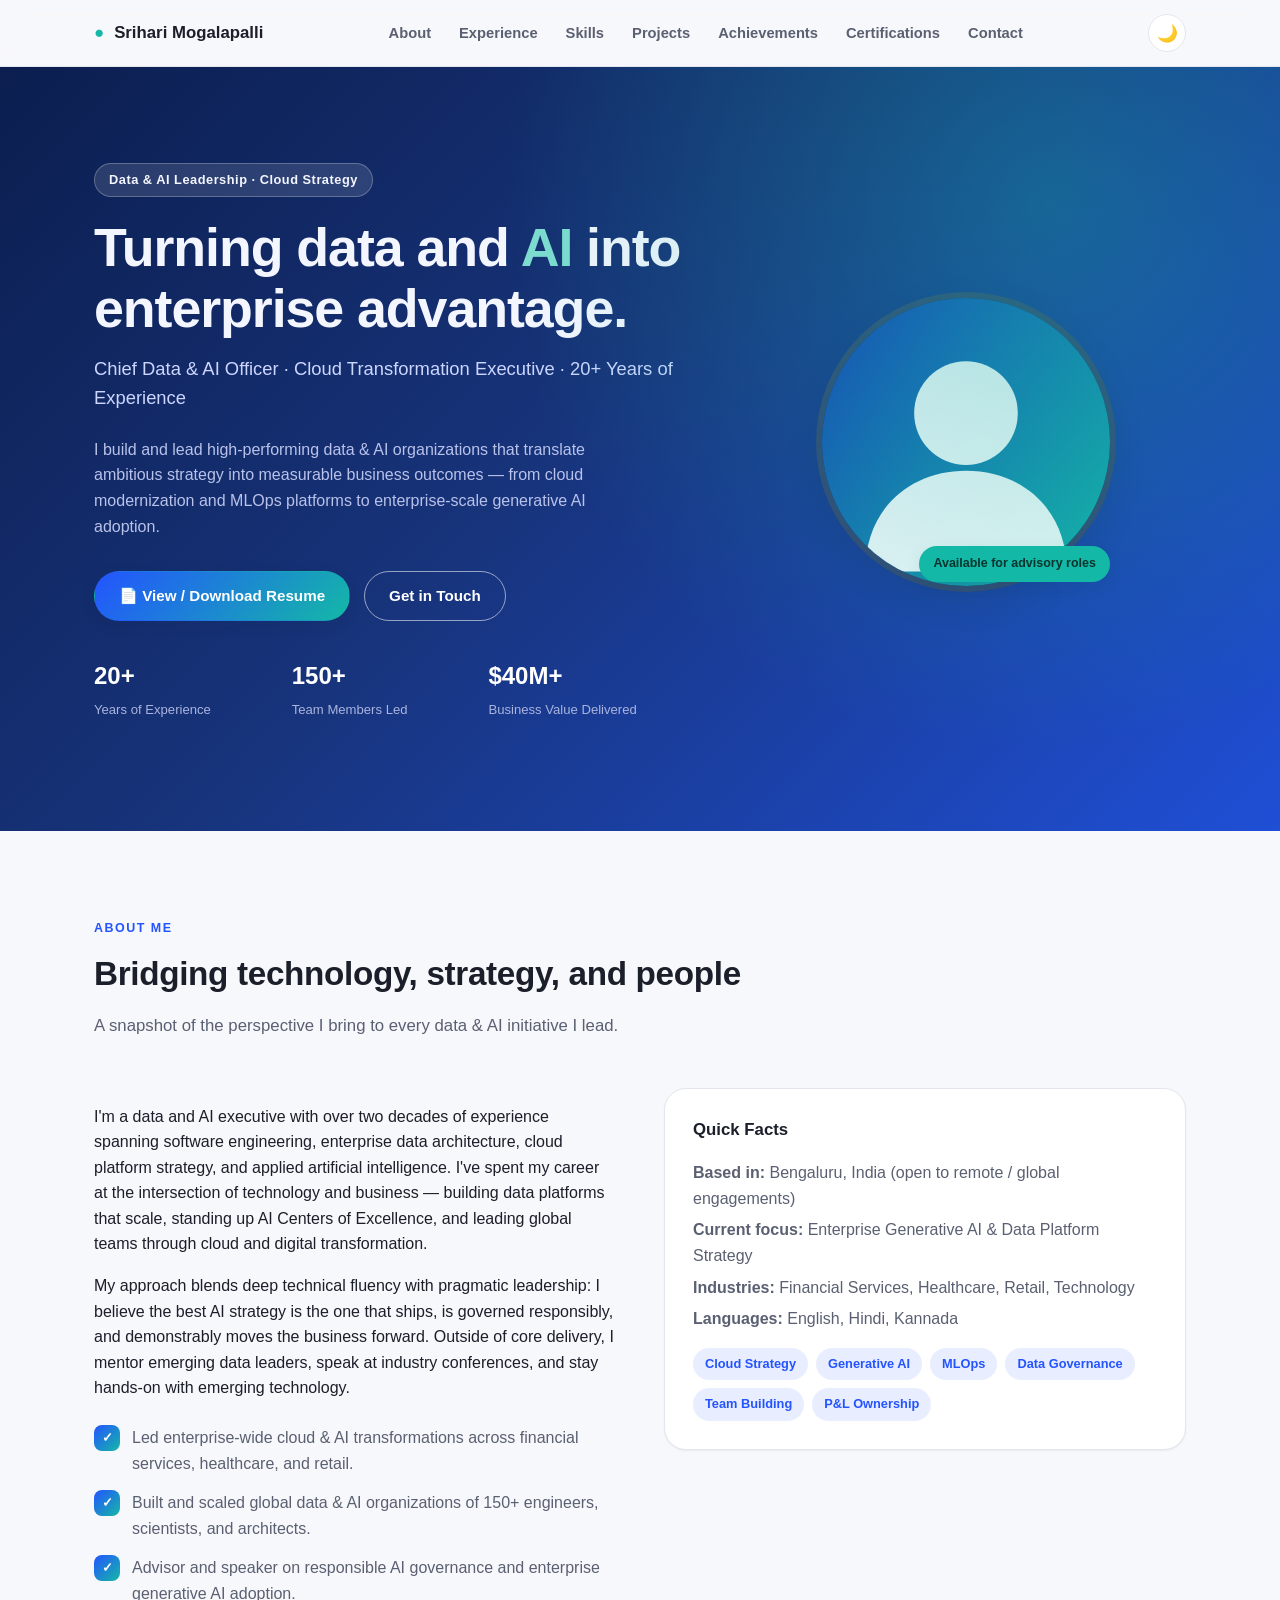
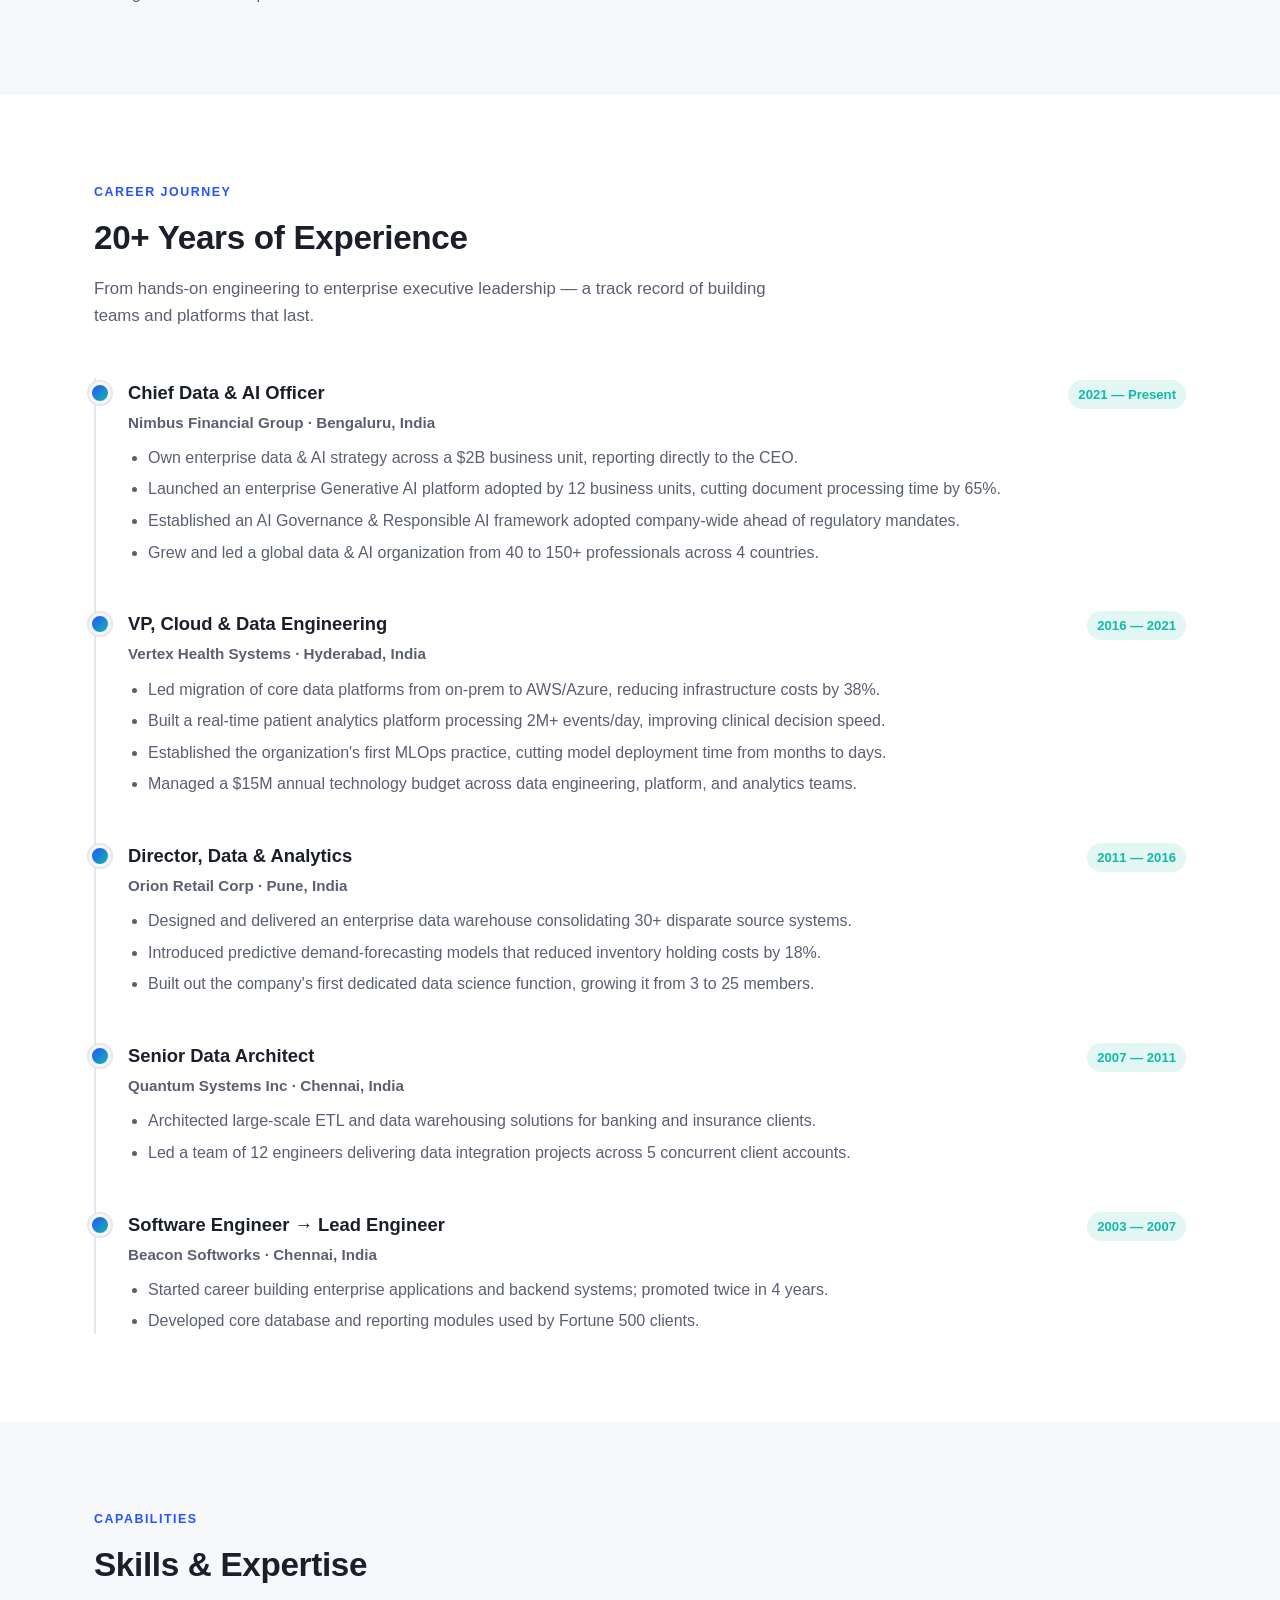
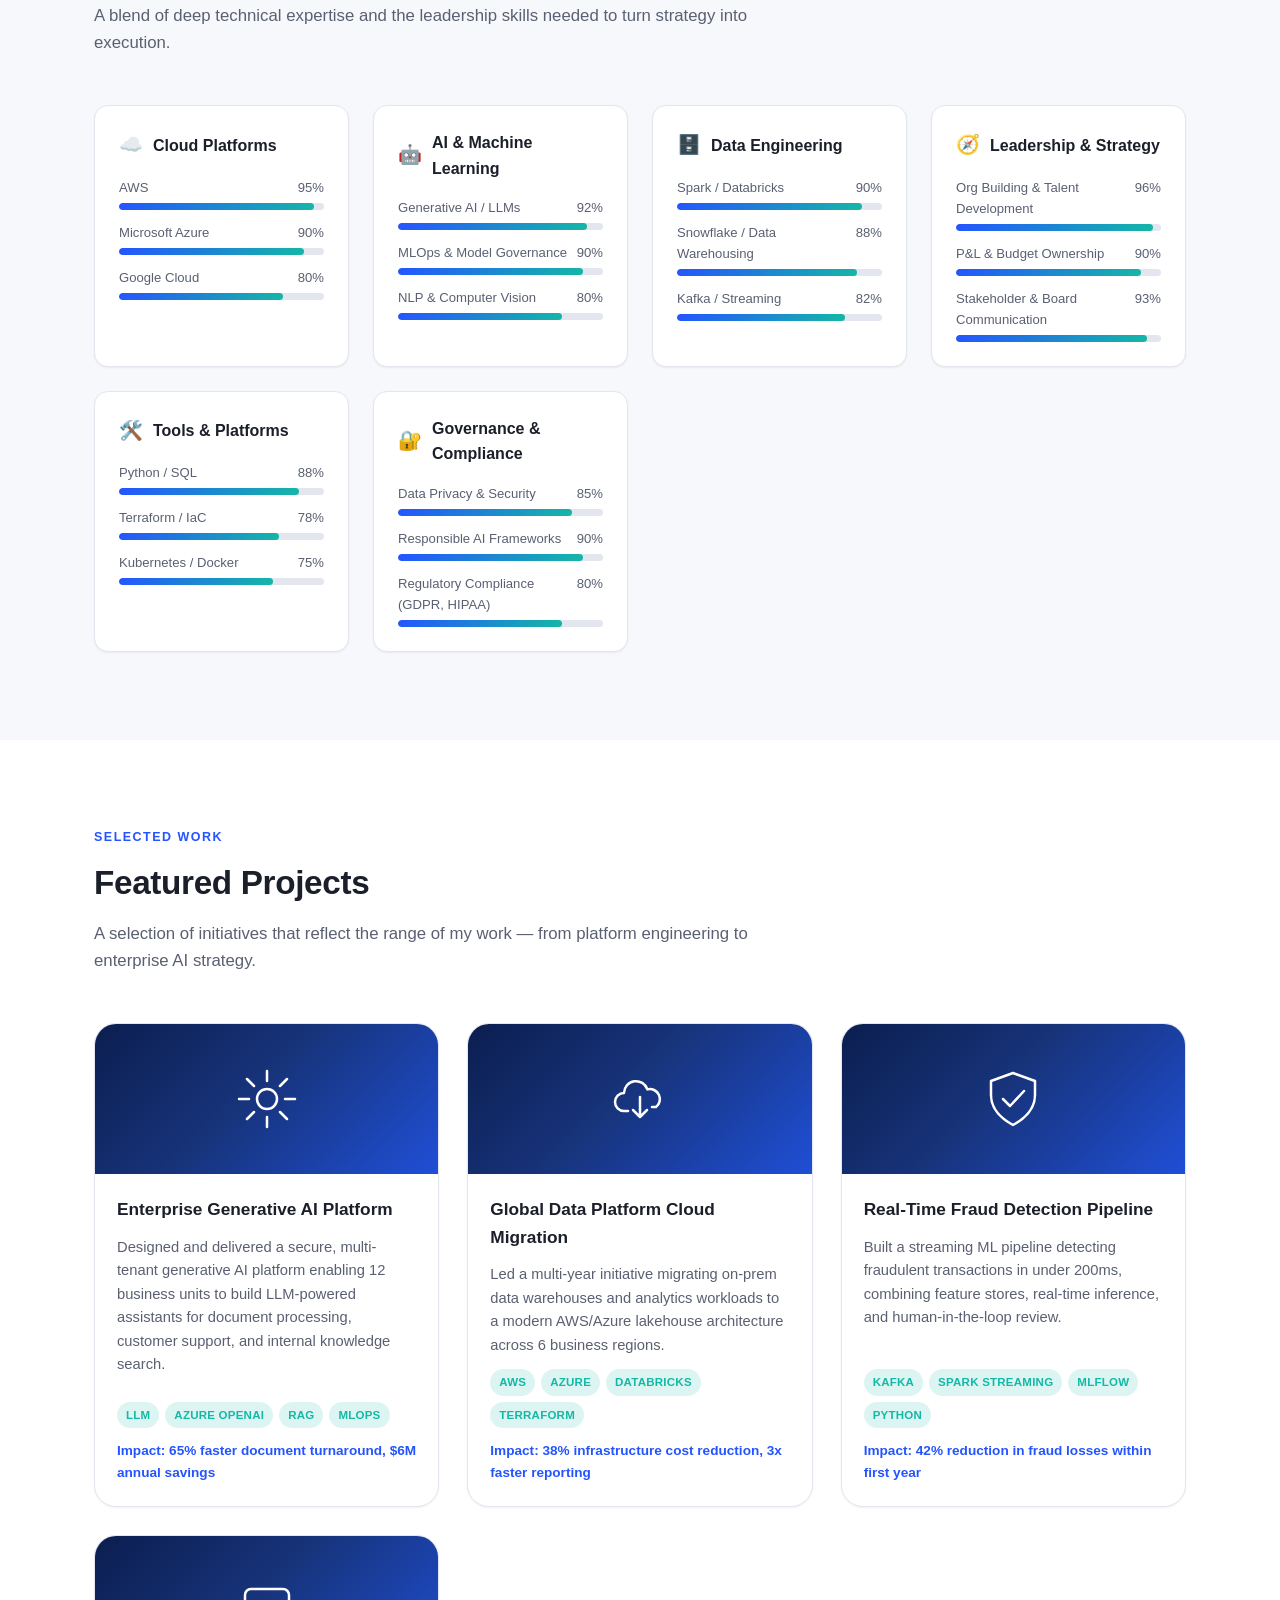
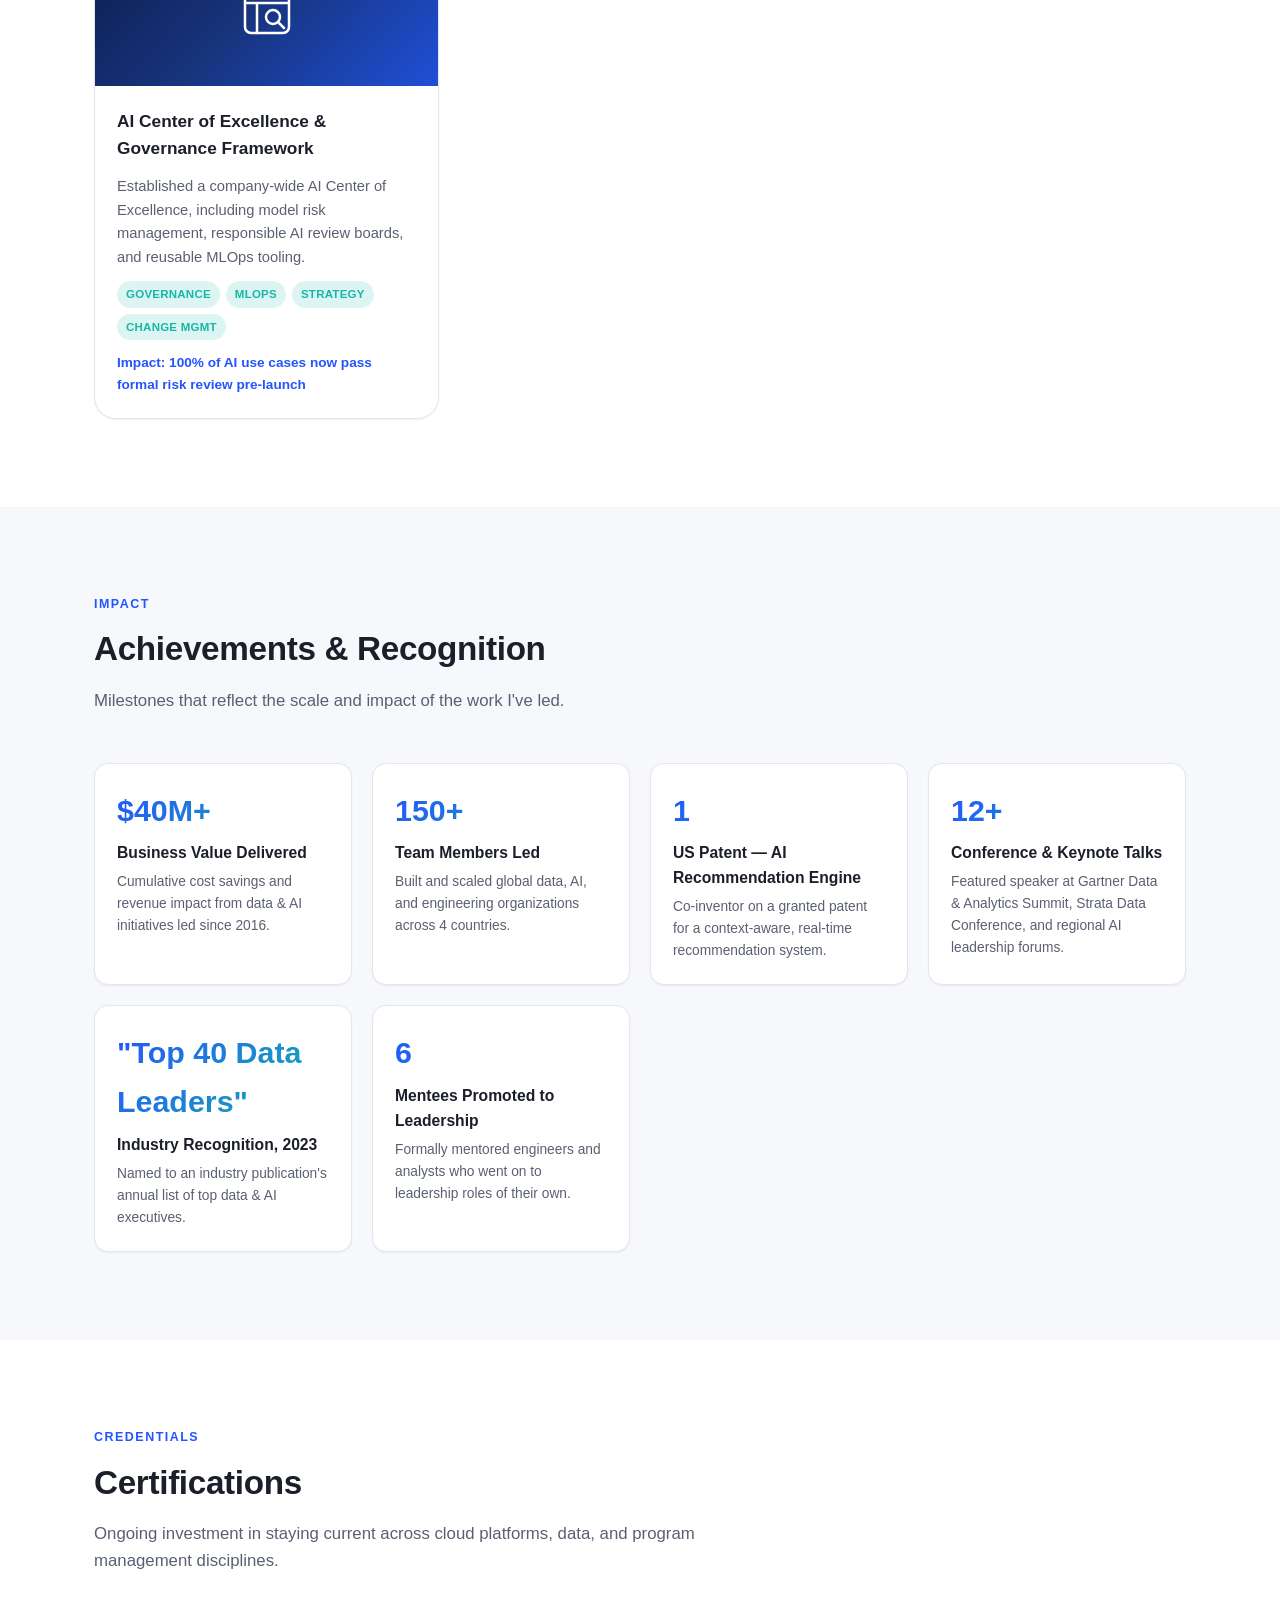
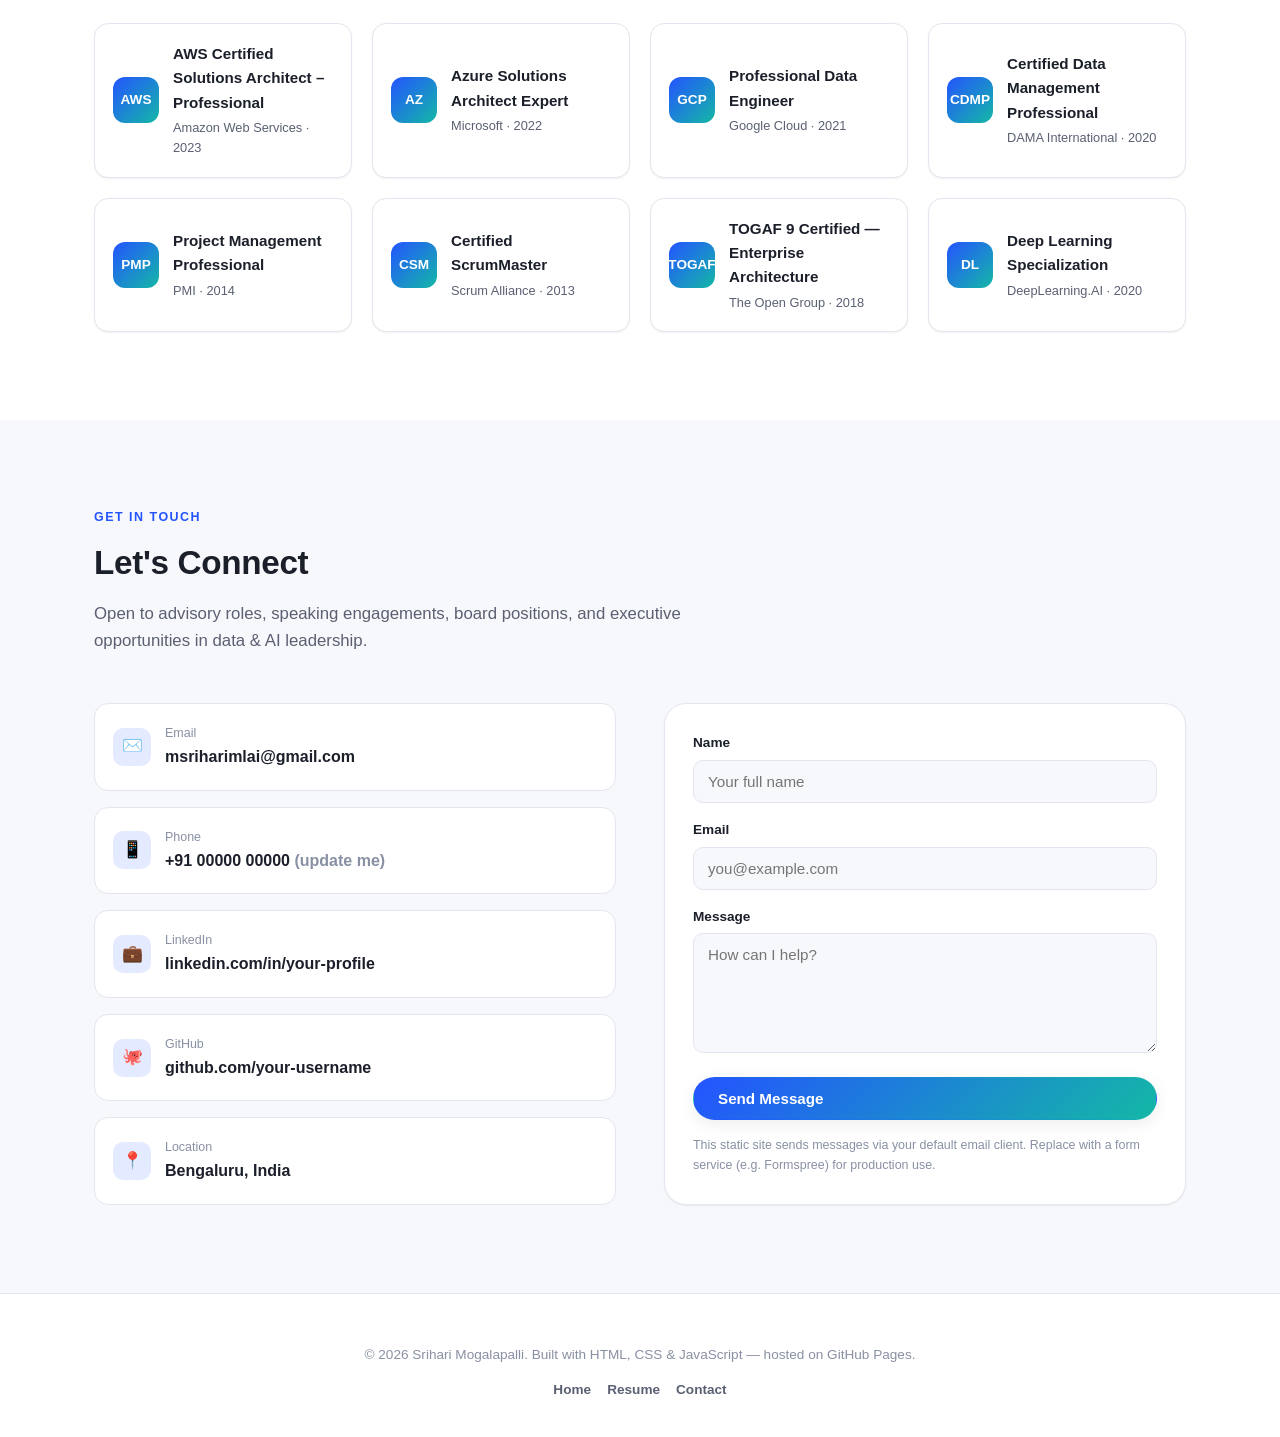
==== commit 4dff97bb: "Use correct full name and email across site and resume Replace placeholder "Srihari M" / msrihari928" ====
--- a/index.html
+++ b/index.html
@@ -3,14 +3,14 @@
 <head>
   <meta charset="UTF-8" />
   <meta name="viewport" content="width=device-width, initial-scale=1.0" />
-  <title>Srihari M — Data &amp; AI Leader | Portfolio</title>
-  <meta name="description" content="Srihari M — Data &amp; AI Leader with 20+ years of experience in cloud, artificial intelligence, and enterprise technology leadership." />
+  <title>Srihari Mogalapalli — Data &amp; AI Leader | Portfolio</title>
+  <meta name="description" content="Srihari Mogalapalli — Data &amp; AI Leader with 20+ years of experience in cloud, artificial intelligence, and enterprise technology leadership." />
   <meta name="theme-color" content="#173bb8" />
   <link rel="icon" type="image/svg+xml" href="images/favicon.svg" />
   <link rel="stylesheet" href="css/styles.css" />
 
   <!-- Open Graph -->
-  <meta property="og:title" content="Srihari M — Data & AI Leader" />
+  <meta property="og:title" content="Srihari Mogalapalli — Data & AI Leader" />
   <meta property="og:description" content="20+ years driving cloud, AI, and data transformation at enterprise scale." />
   <meta property="og:type" content="website" />
 </head>
@@ -18,7 +18,7 @@
 
   <header class="site-header" id="siteHeader">
     <nav class="nav">
-      <a href="#home" class="nav-brand"><span class="dot">●</span> Srihari&nbsp;M</a>
+      <a href="#home" class="nav-brand"><span class="dot">●</span> Srihari&nbsp;Mogalapalli</a>
       <ul class="nav-links">
         <li><a href="#about">About</a></li>
         <li><a href="#experience">Experience</a></li>
@@ -59,7 +59,7 @@
       </div>
       <div class="hero-photo-wrap">
         <div class="hero-photo">
-          <img src="images/profile-photo.svg" alt="Portrait of Srihari M" />
+          <img src="images/profile-photo.svg" alt="Portrait of Srihari Mogalapalli" />
         </div>
         <span class="hero-badge">Available for advisory roles</span>
       </div>
@@ -470,7 +470,7 @@
         <ul class="contact-list reveal">
           <li>
             <span class="icon">✉️</span>
-            <div><span class="label">Email</span><a href="mailto:msrihari928@gmail.com">msrihari928@gmail.com</a></div>
+            <div><span class="label">Email</span><a href="mailto:msriharimlai@gmail.com">msriharimlai@gmail.com</a></div>
           </li>
           <li>
             <span class="icon">📱</span>
@@ -490,7 +490,7 @@
           </li>
         </ul>
 
-        <form class="contact-form reveal" id="contactForm" action="mailto:msrihari928@gmail.com" method="post" enctype="text/plain">
+        <form class="contact-form reveal" id="contactForm" action="mailto:msriharimlai@gmail.com" method="post" enctype="text/plain">
           <div>
             <label for="name">Name</label>
             <input type="text" id="name" name="name" placeholder="Your full name" required />
@@ -512,7 +512,7 @@
 
   <footer class="site-footer">
     <div class="container">
-      <p>© <span id="year"></span> Srihari M. Built with HTML, CSS &amp; JavaScript — hosted on GitHub Pages.</p>
+      <p>© <span id="year"></span> Srihari Mogalapalli. Built with HTML, CSS &amp; JavaScript — hosted on GitHub Pages.</p>
       <div class="footer-links">
         <a href="#home">Home</a>
         <a href="resume/resume.html" target="_blank" rel="noopener">Resume</a>
--- a/css/styles.css
+++ b/css/styles.css
@@ -1,5 +1,5 @@
 /* =========================================================
-   Srihari M — Portfolio Stylesheet
+   Srihari Mogalapalli — Portfolio Stylesheet
    Design system: CSS custom properties drive both light and
    dark themes; component styles reference variables only.
    ========================================================= */
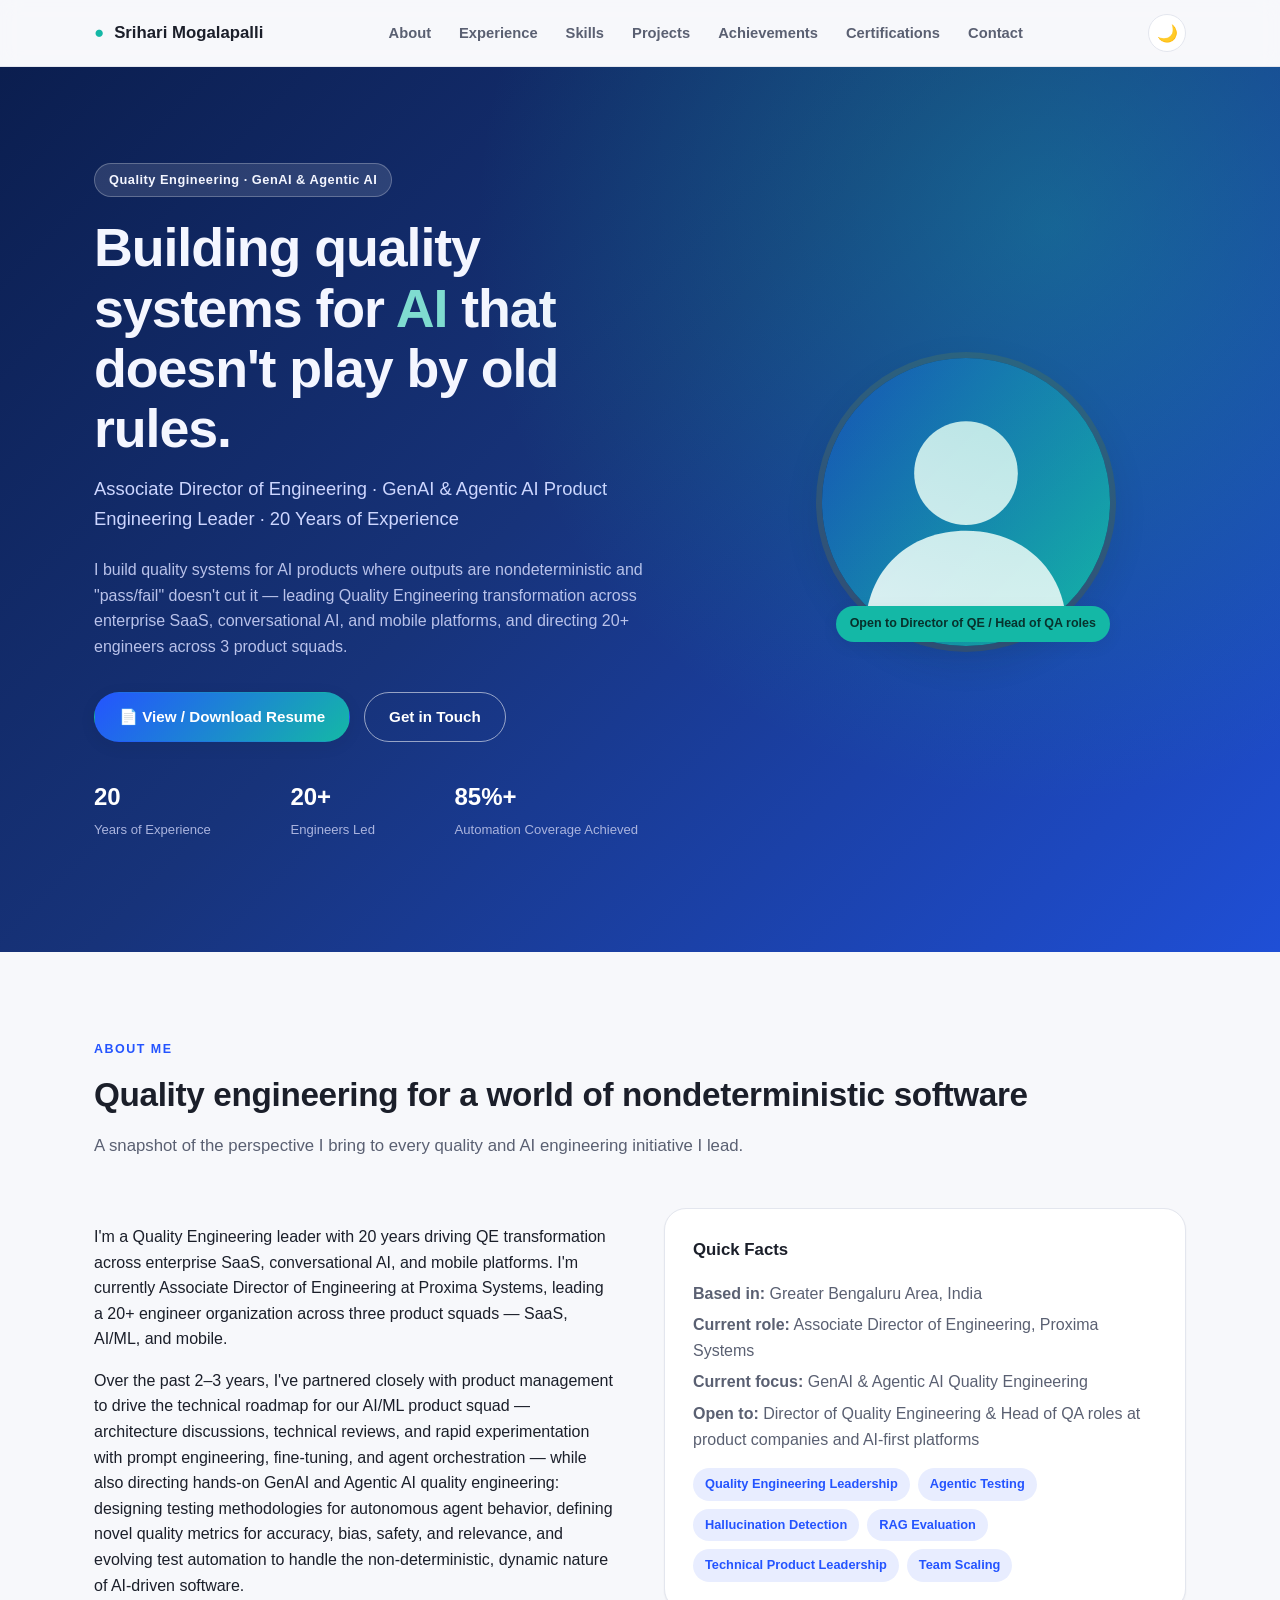
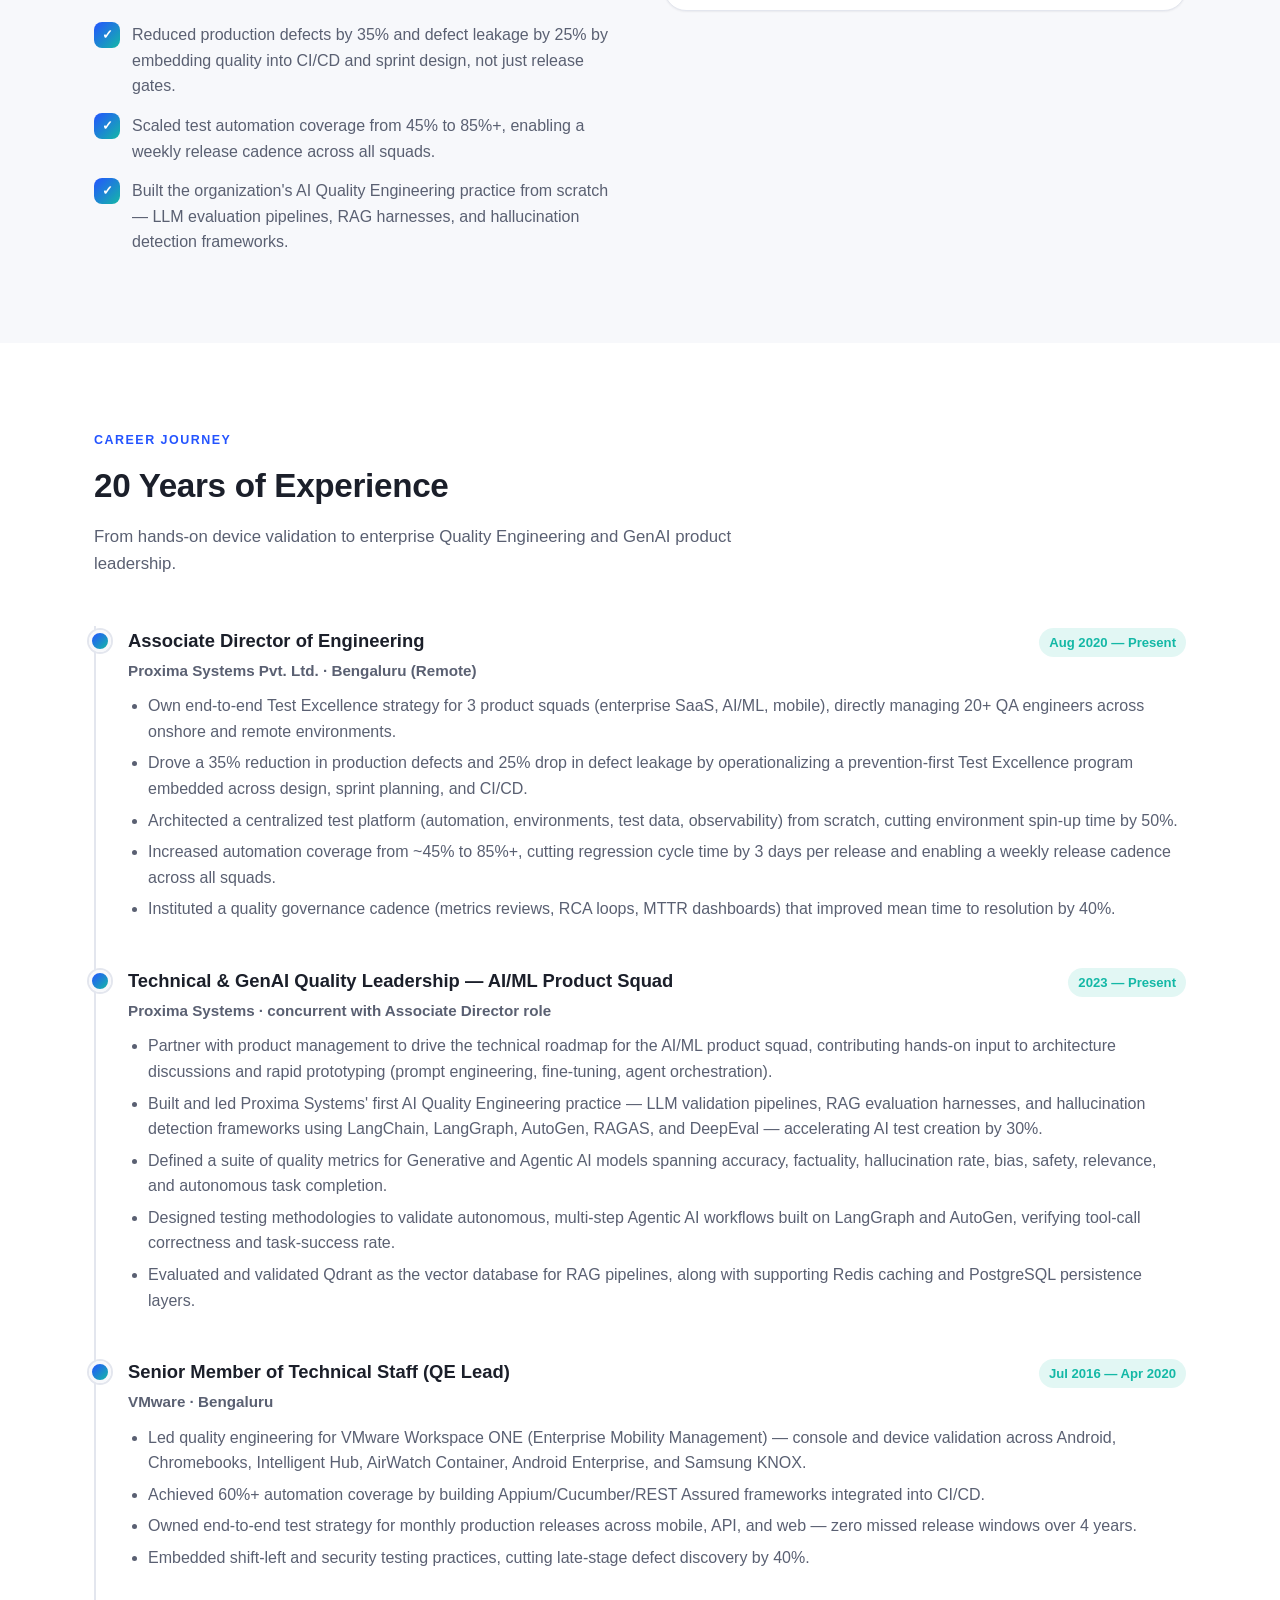
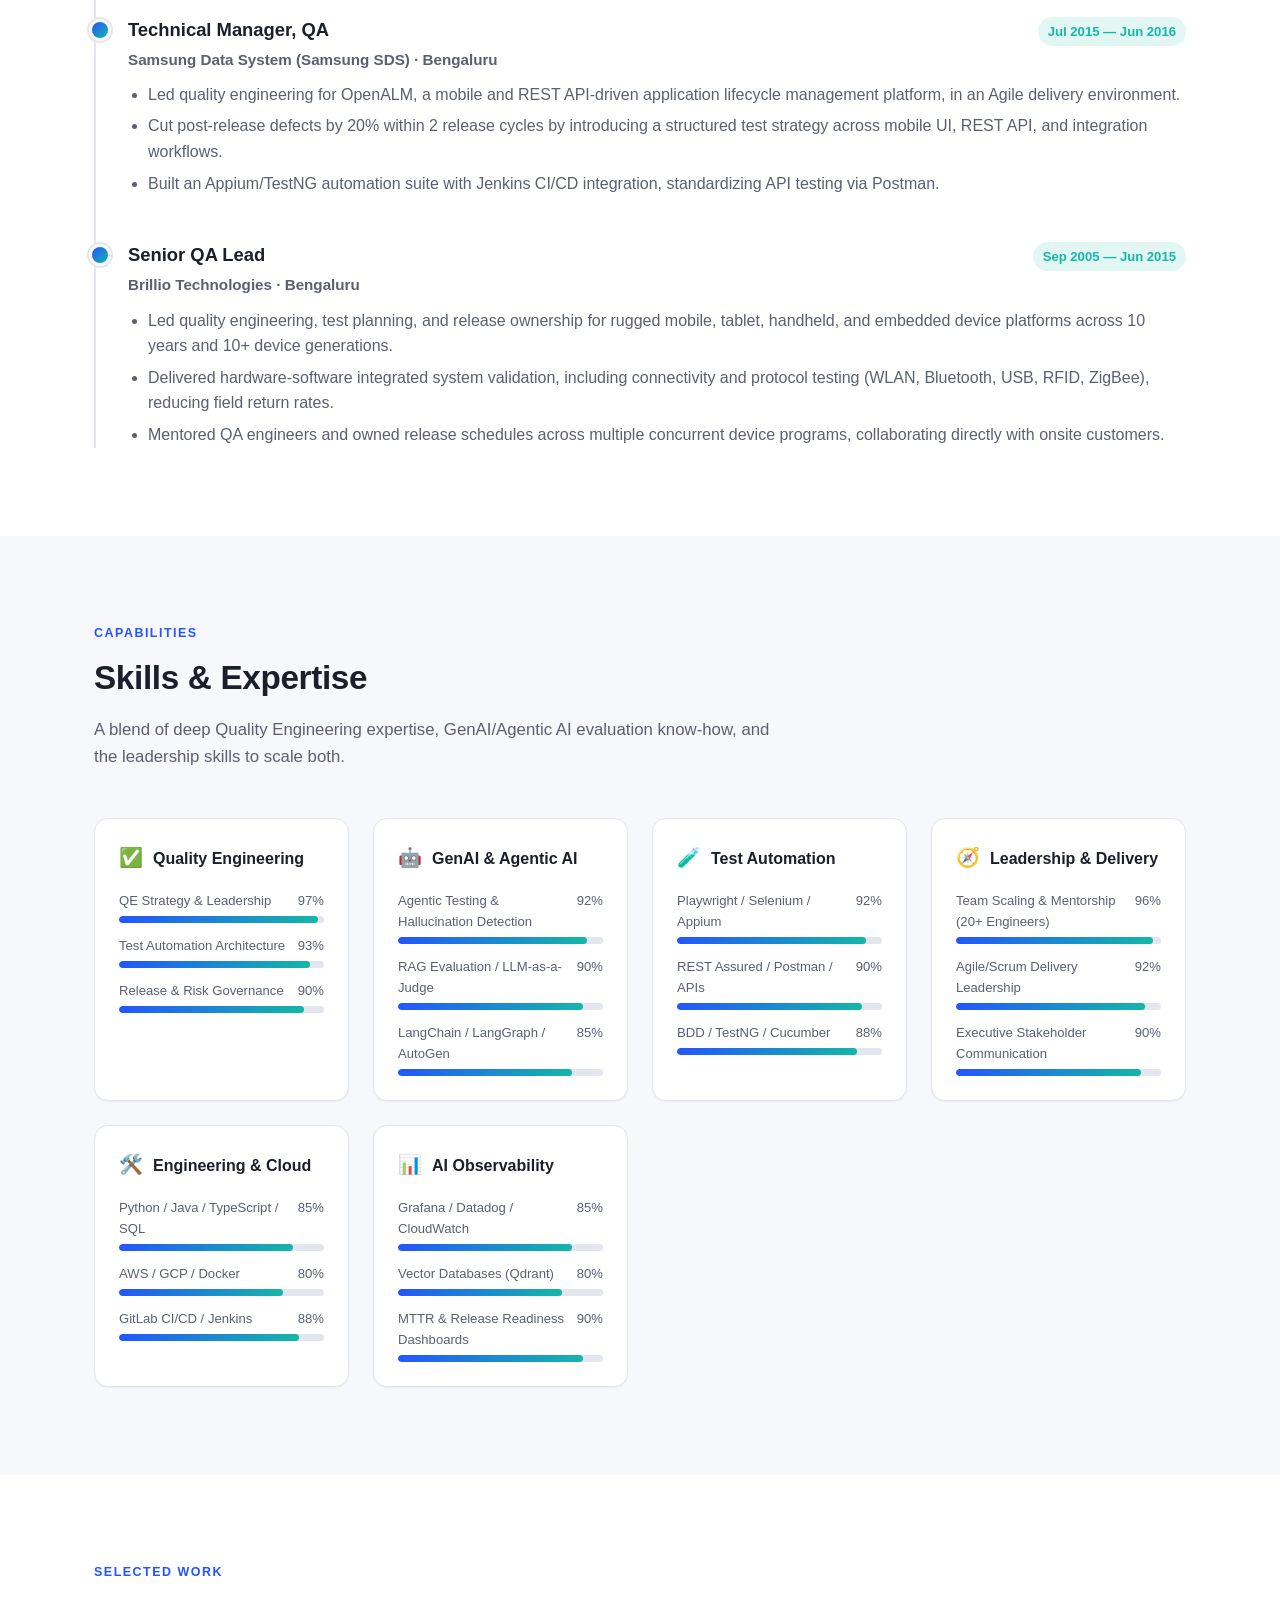
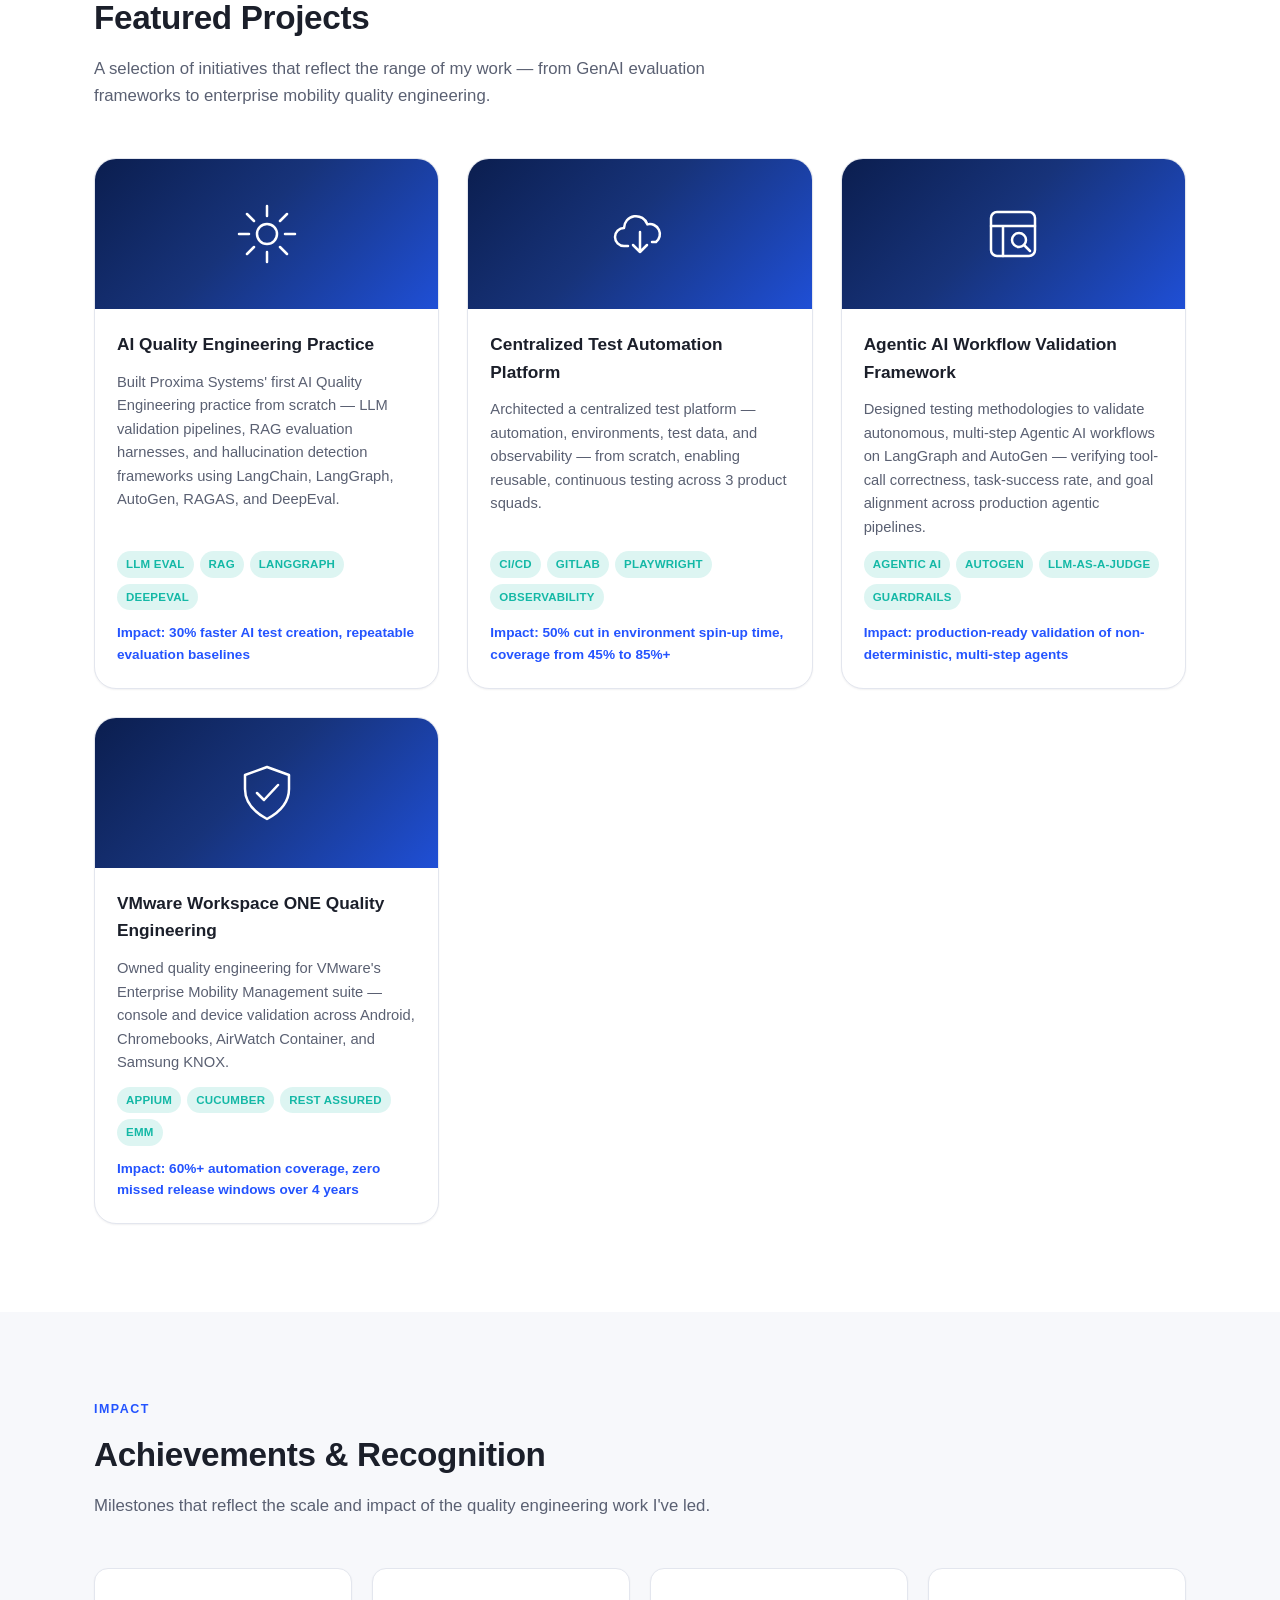
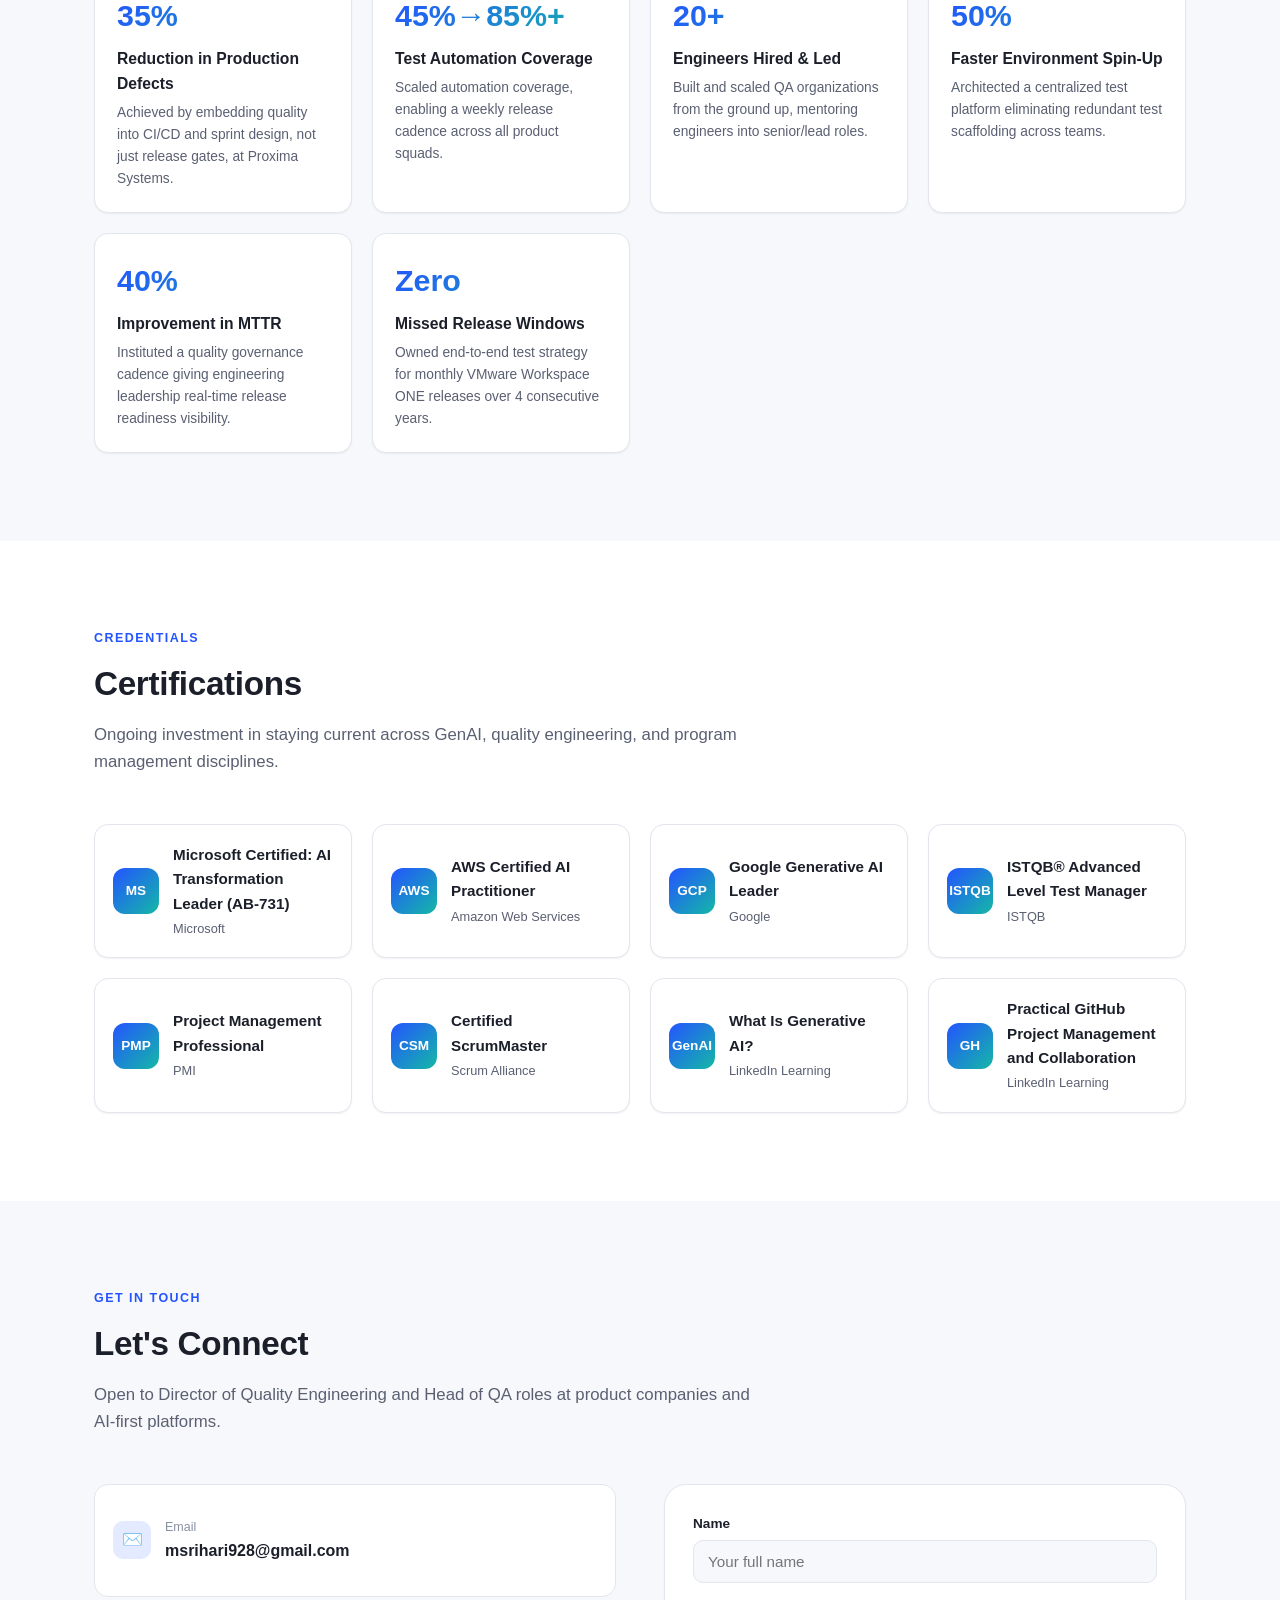
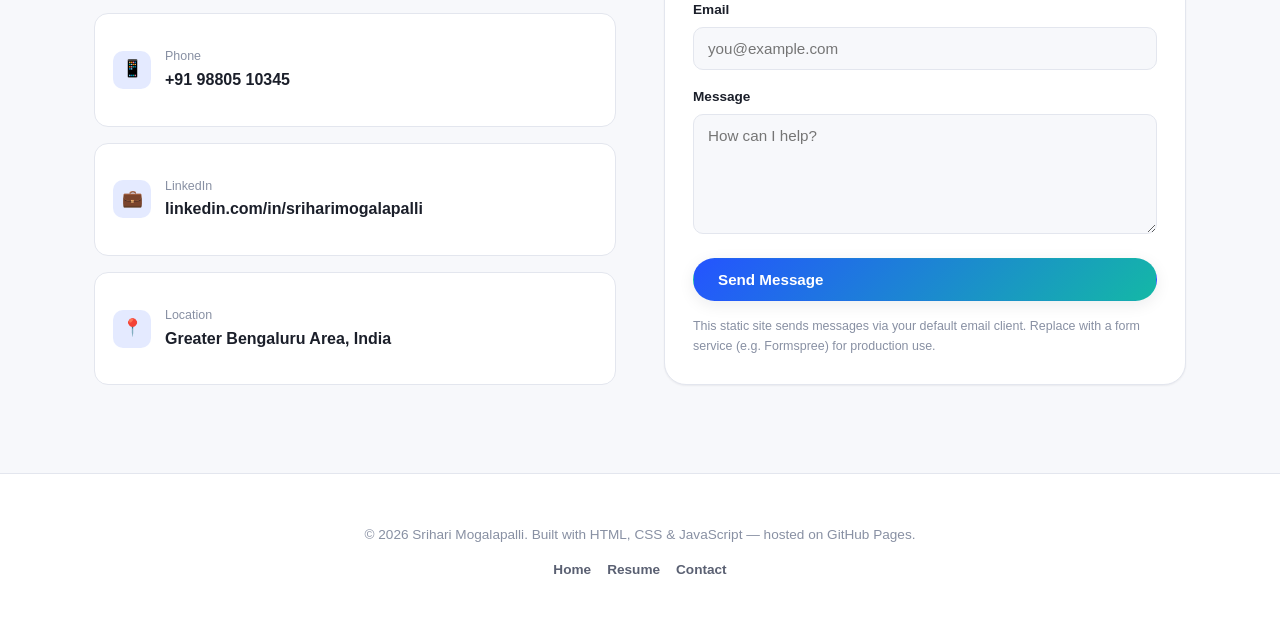
==== commit c6f67414: "Replace sample content with real career data from LinkedIn and resume Update hero, about, experience" ====
--- a/index.html
+++ b/index.html
@@ -3,15 +3,15 @@
 <head>
   <meta charset="UTF-8" />
   <meta name="viewport" content="width=device-width, initial-scale=1.0" />
-  <title>Srihari Mogalapalli — Data &amp; AI Leader | Portfolio</title>
-  <meta name="description" content="Srihari Mogalapalli — Data &amp; AI Leader with 20+ years of experience in cloud, artificial intelligence, and enterprise technology leadership." />
+  <title>Srihari Mogalapalli — Quality Engineering &amp; GenAI Leader | Portfolio</title>
+  <meta name="description" content="Srihari Mogalapalli — Quality Engineering Leader and GenAI &amp; Agentic AI Product Engineering Leader with 20 years of experience across enterprise SaaS, AI/ML, and mobile platforms." />
   <meta name="theme-color" content="#173bb8" />
   <link rel="icon" type="image/svg+xml" href="images/favicon.svg" />
   <link rel="stylesheet" href="css/styles.css" />
 
   <!-- Open Graph -->
-  <meta property="og:title" content="Srihari Mogalapalli — Data & AI Leader" />
-  <meta property="og:description" content="20+ years driving cloud, AI, and data transformation at enterprise scale." />
+  <meta property="og:title" content="Srihari Mogalapalli — Quality Engineering & GenAI Leader" />
+  <meta property="og:description" content="20 years driving Quality Engineering transformation, GenAI/Agentic AI evaluation, and engineering leadership at enterprise scale." />
   <meta property="og:type" content="website" />
 </head>
 <body>
@@ -39,29 +39,30 @@
   <section class="hero" id="home">
     <div class="container">
       <div class="hero-copy">
-        <span class="hero-eyebrow">Data &amp; AI Leadership · Cloud Strategy</span>
-        <h1>Turning data and <span>AI</span> into enterprise advantage.</h1>
-        <p class="hero-role">Chief Data &amp; AI Officer · Cloud Transformation Executive · 20+ Years of Experience</p>
+        <span class="hero-eyebrow">Quality Engineering · GenAI &amp; Agentic AI</span>
+        <h1>Building quality systems for <span>AI</span> that doesn't play by old rules.</h1>
+        <p class="hero-role">Associate Director of Engineering · GenAI &amp; Agentic AI Product Engineering Leader · 20 Years of Experience</p>
         <p class="hero-summary">
-          I build and lead high-performing data &amp; AI organizations that translate ambitious
-          strategy into measurable business outcomes — from cloud modernization and MLOps
-          platforms to enterprise-scale generative AI adoption.
+          I build quality systems for AI products where outputs are nondeterministic and
+          "pass/fail" doesn't cut it — leading Quality Engineering transformation across
+          enterprise SaaS, conversational AI, and mobile platforms, and directing 20+ engineers
+          across 3 product squads.
         </p>
         <div class="hero-cta">
           <a href="resume/resume.html" class="btn btn-primary" target="_blank" rel="noopener">📄 View / Download Resume</a>
           <a href="#contact" class="btn btn-outline">Get in Touch</a>
         </div>
         <div class="hero-stats">
-          <div><strong>20+</strong><span>Years of Experience</span></div>
-          <div><strong>150+</strong><span>Team Members Led</span></div>
-          <div><strong>$40M+</strong><span>Business Value Delivered</span></div>
+          <div><strong>20</strong><span>Years of Experience</span></div>
+          <div><strong>20+</strong><span>Engineers Led</span></div>
+          <div><strong>85%+</strong><span>Automation Coverage Achieved</span></div>
         </div>
       </div>
       <div class="hero-photo-wrap">
         <div class="hero-photo">
           <img src="images/profile-photo.svg" alt="Portrait of Srihari Mogalapalli" />
         </div>
-        <span class="hero-badge">Available for advisory roles</span>
+        <span class="hero-badge">Open to Director of QE / Head of QA roles</span>
       </div>
     </div>
   </section>
@@ -70,44 +71,46 @@
   <section id="about">
     <div class="container">
       <p class="eyebrow reveal">About Me</p>
-      <h2 class="section-title reveal">Bridging technology, strategy, and people</h2>
-      <p class="section-lead reveal">
-        A snapshot of the perspective I bring to every data &amp; AI initiative I lead.
+      <h2 class="section-title reveal">Quality engineering for a world of nondeterministic software</h2>
+      <p class="section-lead reveal">
+        A snapshot of the perspective I bring to every quality and AI engineering initiative I lead.
       </p>
       <div class="about-grid">
         <div class="reveal">
           <p>
-            I'm a data and AI executive with over two decades of experience spanning software
-            engineering, enterprise data architecture, cloud platform strategy, and applied
-            artificial intelligence. I've spent my career at the intersection of technology and
-            business — building data platforms that scale, standing up AI Centers of Excellence,
-            and leading global teams through cloud and digital transformation.
+            I'm a Quality Engineering leader with 20 years driving QE transformation across
+            enterprise SaaS, conversational AI, and mobile platforms. I'm currently Associate
+            Director of Engineering at Proxima Systems, leading a 20+ engineer organization
+            across three product squads — SaaS, AI/ML, and mobile.
           </p>
           <p>
-            My approach blends deep technical fluency with pragmatic leadership: I believe the
-            best AI strategy is the one that ships, is governed responsibly, and demonstrably
-            moves the business forward. Outside of core delivery, I mentor emerging data leaders,
-            speak at industry conferences, and stay hands-on with emerging technology.
+            Over the past 2–3 years, I've partnered closely with product management to drive the
+            technical roadmap for our AI/ML product squad — architecture discussions, technical
+            reviews, and rapid experimentation with prompt engineering, fine-tuning, and agent
+            orchestration — while also directing hands-on GenAI and Agentic AI quality
+            engineering: designing testing methodologies for autonomous agent behavior, defining
+            novel quality metrics for accuracy, bias, safety, and relevance, and evolving test
+            automation to handle the non-deterministic, dynamic nature of AI-driven software.
           </p>
           <ul class="about-highlights">
-            <li><span class="icon">✓</span> Led enterprise-wide cloud &amp; AI transformations across financial services, healthcare, and retail.</li>
-            <li><span class="icon">✓</span> Built and scaled global data &amp; AI organizations of 150+ engineers, scientists, and architects.</li>
-            <li><span class="icon">✓</span> Advisor and speaker on responsible AI governance and enterprise generative AI adoption.</li>
+            <li><span class="icon">✓</span> Reduced production defects by 35% and defect leakage by 25% by embedding quality into CI/CD and sprint design, not just release gates.</li>
+            <li><span class="icon">✓</span> Scaled test automation coverage from 45% to 85%+, enabling a weekly release cadence across all squads.</li>
+            <li><span class="icon">✓</span> Built the organization's AI Quality Engineering practice from scratch — LLM evaluation pipelines, RAG harnesses, and hallucination detection frameworks.</li>
           </ul>
         </div>
         <div class="about-card reveal">
           <h3>Quick Facts</h3>
-          <p style="color:var(--color-text-muted); margin:0 0 6px;"><strong>Based in:</strong> Bengaluru, India (open to remote / global engagements)</p>
-          <p style="color:var(--color-text-muted); margin:0 0 6px;"><strong>Current focus:</strong> Enterprise Generative AI &amp; Data Platform Strategy</p>
-          <p style="color:var(--color-text-muted); margin:0 0 6px;"><strong>Industries:</strong> Financial Services, Healthcare, Retail, Technology</p>
-          <p style="color:var(--color-text-muted); margin:0;"><strong>Languages:</strong> English, Hindi, Kannada</p>
+          <p style="color:var(--color-text-muted); margin:0 0 6px;"><strong>Based in:</strong> Greater Bengaluru Area, India</p>
+          <p style="color:var(--color-text-muted); margin:0 0 6px;"><strong>Current role:</strong> Associate Director of Engineering, Proxima Systems</p>
+          <p style="color:var(--color-text-muted); margin:0 0 6px;"><strong>Current focus:</strong> GenAI &amp; Agentic AI Quality Engineering</p>
+          <p style="color:var(--color-text-muted); margin:0;"><strong>Open to:</strong> Director of Quality Engineering &amp; Head of QA roles at product companies and AI-first platforms</p>
           <div class="focus-tags">
-            <span>Cloud Strategy</span>
-            <span>Generative AI</span>
-            <span>MLOps</span>
-            <span>Data Governance</span>
-            <span>Team Building</span>
-            <span>P&amp;L Ownership</span>
+            <span>Quality Engineering Leadership</span>
+            <span>Agentic Testing</span>
+            <span>Hallucination Detection</span>
+            <span>RAG Evaluation</span>
+            <span>Technical Product Leadership</span>
+            <span>Team Scaling</span>
           </div>
         </div>
       </div>
@@ -118,75 +121,79 @@
   <section class="section-alt" id="experience">
     <div class="container">
       <p class="eyebrow reveal">Career Journey</p>
-      <h2 class="section-title reveal">20+ Years of Experience</h2>
-      <p class="section-lead reveal">
-        From hands-on engineering to enterprise executive leadership — a track record of
-        building teams and platforms that last.
+      <h2 class="section-title reveal">20 Years of Experience</h2>
+      <p class="section-lead reveal">
+        From hands-on device validation to enterprise Quality Engineering and GenAI product leadership.
       </p>
 
       <div class="timeline">
         <div class="timeline-item reveal">
           <div class="timeline-header">
-            <h3>Chief Data &amp; AI Officer</h3>
-            <span class="timeline-period">2021 — Present</span>
-          </div>
-          <p class="timeline-company">Nimbus Financial Group · Bengaluru, India</p>
+            <h3>Associate Director of Engineering</h3>
+            <span class="timeline-period">Aug 2020 — Present</span>
+          </div>
+          <p class="timeline-company">Proxima Systems Pvt. Ltd. · Bengaluru (Remote)</p>
           <ul>
-            <li>Own enterprise data &amp; AI strategy across a $2B business unit, reporting directly to the CEO.</li>
-            <li>Launched an enterprise Generative AI platform adopted by 12 business units, cutting document processing time by 65%.</li>
-            <li>Established an AI Governance &amp; Responsible AI framework adopted company-wide ahead of regulatory mandates.</li>
-            <li>Grew and led a global data &amp; AI organization from 40 to 150+ professionals across 4 countries.</li>
+            <li>Own end-to-end Test Excellence strategy for 3 product squads (enterprise SaaS, AI/ML, mobile), directly managing 20+ QA engineers across onshore and remote environments.</li>
+            <li>Drove a 35% reduction in production defects and 25% drop in defect leakage by operationalizing a prevention-first Test Excellence program embedded across design, sprint planning, and CI/CD.</li>
+            <li>Architected a centralized test platform (automation, environments, test data, observability) from scratch, cutting environment spin-up time by 50%.</li>
+            <li>Increased automation coverage from ~45% to 85%+, cutting regression cycle time by 3 days per release and enabling a weekly release cadence across all squads.</li>
+            <li>Instituted a quality governance cadence (metrics reviews, RCA loops, MTTR dashboards) that improved mean time to resolution by 40%.</li>
           </ul>
         </div>
 
         <div class="timeline-item reveal">
           <div class="timeline-header">
-            <h3>VP, Cloud &amp; Data Engineering</h3>
-            <span class="timeline-period">2016 — 2021</span>
-          </div>
-          <p class="timeline-company">Vertex Health Systems · Hyderabad, India</p>
+            <h3>Technical &amp; GenAI Quality Leadership — AI/ML Product Squad</h3>
+            <span class="timeline-period">2023 — Present</span>
+          </div>
+          <p class="timeline-company">Proxima Systems · concurrent with Associate Director role</p>
           <ul>
-            <li>Led migration of core data platforms from on-prem to AWS/Azure, reducing infrastructure costs by 38%.</li>
-            <li>Built a real-time patient analytics platform processing 2M+ events/day, improving clinical decision speed.</li>
-            <li>Established the organization's first MLOps practice, cutting model deployment time from months to days.</li>
-            <li>Managed a $15M annual technology budget across data engineering, platform, and analytics teams.</li>
+            <li>Partner with product management to drive the technical roadmap for the AI/ML product squad, contributing hands-on input to architecture discussions and rapid prototyping (prompt engineering, fine-tuning, agent orchestration).</li>
+            <li>Built and led Proxima Systems' first AI Quality Engineering practice — LLM validation pipelines, RAG evaluation harnesses, and hallucination detection frameworks using LangChain, LangGraph, AutoGen, RAGAS, and DeepEval — accelerating AI test creation by 30%.</li>
+            <li>Defined a suite of quality metrics for Generative and Agentic AI models spanning accuracy, factuality, hallucination rate, bias, safety, relevance, and autonomous task completion.</li>
+            <li>Designed testing methodologies to validate autonomous, multi-step Agentic AI workflows built on LangGraph and AutoGen, verifying tool-call correctness and task-success rate.</li>
+            <li>Evaluated and validated Qdrant as the vector database for RAG pipelines, along with supporting Redis caching and PostgreSQL persistence layers.</li>
           </ul>
         </div>
 
         <div class="timeline-item reveal">
           <div class="timeline-header">
-            <h3>Director, Data &amp; Analytics</h3>
-            <span class="timeline-period">2011 — 2016</span>
-          </div>
-          <p class="timeline-company">Orion Retail Corp · Pune, India</p>
+            <h3>Senior Member of Technical Staff (QE Lead)</h3>
+            <span class="timeline-period">Jul 2016 — Apr 2020</span>
+          </div>
+          <p class="timeline-company">VMware · Bengaluru</p>
           <ul>
-            <li>Designed and delivered an enterprise data warehouse consolidating 30+ disparate source systems.</li>
-            <li>Introduced predictive demand-forecasting models that reduced inventory holding costs by 18%.</li>
-            <li>Built out the company's first dedicated data science function, growing it from 3 to 25 members.</li>
+            <li>Led quality engineering for VMware Workspace ONE (Enterprise Mobility Management) — console and device validation across Android, Chromebooks, Intelligent Hub, AirWatch Container, Android Enterprise, and Samsung KNOX.</li>
+            <li>Achieved 60%+ automation coverage by building Appium/Cucumber/REST Assured frameworks integrated into CI/CD.</li>
+            <li>Owned end-to-end test strategy for monthly production releases across mobile, API, and web — zero missed release windows over 4 years.</li>
+            <li>Embedded shift-left and security testing practices, cutting late-stage defect discovery by 40%.</li>
           </ul>
         </div>
 
         <div class="timeline-item reveal">
           <div class="timeline-header">
-            <h3>Senior Data Architect</h3>
-            <span class="timeline-period">2007 — 2011</span>
-          </div>
-          <p class="timeline-company">Quantum Systems Inc · Chennai, India</p>
+            <h3>Technical Manager, QA</h3>
+            <span class="timeline-period">Jul 2015 — Jun 2016</span>
+          </div>
+          <p class="timeline-company">Samsung Data System (Samsung SDS) · Bengaluru</p>
           <ul>
-            <li>Architected large-scale ETL and data warehousing solutions for banking and insurance clients.</li>
-            <li>Led a team of 12 engineers delivering data integration projects across 5 concurrent client accounts.</li>
+            <li>Led quality engineering for OpenALM, a mobile and REST API-driven application lifecycle management platform, in an Agile delivery environment.</li>
+            <li>Cut post-release defects by 20% within 2 release cycles by introducing a structured test strategy across mobile UI, REST API, and integration workflows.</li>
+            <li>Built an Appium/TestNG automation suite with Jenkins CI/CD integration, standardizing API testing via Postman.</li>
           </ul>
         </div>
 
         <div class="timeline-item reveal">
           <div class="timeline-header">
-            <h3>Software Engineer → Lead Engineer</h3>
-            <span class="timeline-period">2003 — 2007</span>
-          </div>
-          <p class="timeline-company">Beacon Softworks · Chennai, India</p>
+            <h3>Senior QA Lead</h3>
+            <span class="timeline-period">Sep 2005 — Jun 2015</span>
+          </div>
+          <p class="timeline-company">Brillio Technologies · Bengaluru</p>
           <ul>
-            <li>Started career building enterprise applications and backend systems; promoted twice in 4 years.</li>
-            <li>Developed core database and reporting modules used by Fortune 500 clients.</li>
+            <li>Led quality engineering, test planning, and release ownership for rugged mobile, tablet, handheld, and embedded device platforms across 10 years and 10+ device generations.</li>
+            <li>Delivered hardware-software integrated system validation, including connectivity and protocol testing (WLAN, Bluetooth, USB, RFID, ZigBee), reducing field return rates.</li>
+            <li>Mentored QA engineers and owned release schedules across multiple concurrent device programs, collaborating directly with onsite customers.</li>
           </ul>
         </div>
       </div>
@@ -199,102 +206,102 @@
       <p class="eyebrow reveal">Capabilities</p>
       <h2 class="section-title reveal">Skills &amp; Expertise</h2>
       <p class="section-lead reveal">
-        A blend of deep technical expertise and the leadership skills needed to turn strategy into execution.
+        A blend of deep Quality Engineering expertise, GenAI/Agentic AI evaluation know-how, and the leadership skills to scale both.
       </p>
       <div class="skills-grid">
         <div class="skill-card reveal">
-          <h3><span class="emoji">☁️</span> Cloud Platforms</h3>
-          <div class="skill-bar-row">
-            <div class="skill-bar-label"><span>AWS</span><span>95%</span></div>
-            <div class="skill-bar-track"><div class="skill-bar-fill" style="width:95%"></div></div>
-          </div>
-          <div class="skill-bar-row">
-            <div class="skill-bar-label"><span>Microsoft Azure</span><span>90%</span></div>
+          <h3><span class="emoji">✅</span> Quality Engineering</h3>
+          <div class="skill-bar-row">
+            <div class="skill-bar-label"><span>QE Strategy &amp; Leadership</span><span>97%</span></div>
+            <div class="skill-bar-track"><div class="skill-bar-fill" style="width:97%"></div></div>
+          </div>
+          <div class="skill-bar-row">
+            <div class="skill-bar-label"><span>Test Automation Architecture</span><span>93%</span></div>
+            <div class="skill-bar-track"><div class="skill-bar-fill" style="width:93%"></div></div>
+          </div>
+          <div class="skill-bar-row">
+            <div class="skill-bar-label"><span>Release &amp; Risk Governance</span><span>90%</span></div>
             <div class="skill-bar-track"><div class="skill-bar-fill" style="width:90%"></div></div>
           </div>
-          <div class="skill-bar-row">
-            <div class="skill-bar-label"><span>Google Cloud</span><span>80%</span></div>
+        </div>
+
+        <div class="skill-card reveal">
+          <h3><span class="emoji">🤖</span> GenAI &amp; Agentic AI</h3>
+          <div class="skill-bar-row">
+            <div class="skill-bar-label"><span>Agentic Testing &amp; Hallucination Detection</span><span>92%</span></div>
+            <div class="skill-bar-track"><div class="skill-bar-fill" style="width:92%"></div></div>
+          </div>
+          <div class="skill-bar-row">
+            <div class="skill-bar-label"><span>RAG Evaluation / LLM-as-a-Judge</span><span>90%</span></div>
+            <div class="skill-bar-track"><div class="skill-bar-fill" style="width:90%"></div></div>
+          </div>
+          <div class="skill-bar-row">
+            <div class="skill-bar-label"><span>LangChain / LangGraph / AutoGen</span><span>85%</span></div>
+            <div class="skill-bar-track"><div class="skill-bar-fill" style="width:85%"></div></div>
+          </div>
+        </div>
+
+        <div class="skill-card reveal">
+          <h3><span class="emoji">🧪</span> Test Automation</h3>
+          <div class="skill-bar-row">
+            <div class="skill-bar-label"><span>Playwright / Selenium / Appium</span><span>92%</span></div>
+            <div class="skill-bar-track"><div class="skill-bar-fill" style="width:92%"></div></div>
+          </div>
+          <div class="skill-bar-row">
+            <div class="skill-bar-label"><span>REST Assured / Postman / APIs</span><span>90%</span></div>
+            <div class="skill-bar-track"><div class="skill-bar-fill" style="width:90%"></div></div>
+          </div>
+          <div class="skill-bar-row">
+            <div class="skill-bar-label"><span>BDD / TestNG / Cucumber</span><span>88%</span></div>
+            <div class="skill-bar-track"><div class="skill-bar-fill" style="width:88%"></div></div>
+          </div>
+        </div>
+
+        <div class="skill-card reveal">
+          <h3><span class="emoji">🧭</span> Leadership &amp; Delivery</h3>
+          <div class="skill-bar-row">
+            <div class="skill-bar-label"><span>Team Scaling &amp; Mentorship (20+ Engineers)</span><span>96%</span></div>
+            <div class="skill-bar-track"><div class="skill-bar-fill" style="width:96%"></div></div>
+          </div>
+          <div class="skill-bar-row">
+            <div class="skill-bar-label"><span>Agile/Scrum Delivery Leadership</span><span>92%</span></div>
+            <div class="skill-bar-track"><div class="skill-bar-fill" style="width:92%"></div></div>
+          </div>
+          <div class="skill-bar-row">
+            <div class="skill-bar-label"><span>Executive Stakeholder Communication</span><span>90%</span></div>
+            <div class="skill-bar-track"><div class="skill-bar-fill" style="width:90%"></div></div>
+          </div>
+        </div>
+
+        <div class="skill-card reveal">
+          <h3><span class="emoji">🛠️</span> Engineering &amp; Cloud</h3>
+          <div class="skill-bar-row">
+            <div class="skill-bar-label"><span>Python / Java / TypeScript / SQL</span><span>85%</span></div>
+            <div class="skill-bar-track"><div class="skill-bar-fill" style="width:85%"></div></div>
+          </div>
+          <div class="skill-bar-row">
+            <div class="skill-bar-label"><span>AWS / GCP / Docker</span><span>80%</span></div>
             <div class="skill-bar-track"><div class="skill-bar-fill" style="width:80%"></div></div>
           </div>
+          <div class="skill-bar-row">
+            <div class="skill-bar-label"><span>GitLab CI/CD / Jenkins</span><span>88%</span></div>
+            <div class="skill-bar-track"><div class="skill-bar-fill" style="width:88%"></div></div>
+          </div>
         </div>
 
         <div class="skill-card reveal">
-          <h3><span class="emoji">🤖</span> AI &amp; Machine Learning</h3>
-          <div class="skill-bar-row">
-            <div class="skill-bar-label"><span>Generative AI / LLMs</span><span>92%</span></div>
-            <div class="skill-bar-track"><div class="skill-bar-fill" style="width:92%"></div></div>
-          </div>
-          <div class="skill-bar-row">
-            <div class="skill-bar-label"><span>MLOps &amp; Model Governance</span><span>90%</span></div>
+          <h3><span class="emoji">📊</span> AI Observability</h3>
+          <div class="skill-bar-row">
+            <div class="skill-bar-label"><span>Grafana / Datadog / CloudWatch</span><span>85%</span></div>
+            <div class="skill-bar-track"><div class="skill-bar-fill" style="width:85%"></div></div>
+          </div>
+          <div class="skill-bar-row">
+            <div class="skill-bar-label"><span>Vector Databases (Qdrant)</span><span>80%</span></div>
+            <div class="skill-bar-track"><div class="skill-bar-fill" style="width:80%"></div></div>
+          </div>
+          <div class="skill-bar-row">
+            <div class="skill-bar-label"><span>MTTR &amp; Release Readiness Dashboards</span><span>90%</span></div>
             <div class="skill-bar-track"><div class="skill-bar-fill" style="width:90%"></div></div>
-          </div>
-          <div class="skill-bar-row">
-            <div class="skill-bar-label"><span>NLP &amp; Computer Vision</span><span>80%</span></div>
-            <div class="skill-bar-track"><div class="skill-bar-fill" style="width:80%"></div></div>
-          </div>
-        </div>
-
-        <div class="skill-card reveal">
-          <h3><span class="emoji">🗄️</span> Data Engineering</h3>
-          <div class="skill-bar-row">
-            <div class="skill-bar-label"><span>Spark / Databricks</span><span>90%</span></div>
-            <div class="skill-bar-track"><div class="skill-bar-fill" style="width:90%"></div></div>
-          </div>
-          <div class="skill-bar-row">
-            <div class="skill-bar-label"><span>Snowflake / Data Warehousing</span><span>88%</span></div>
-            <div class="skill-bar-track"><div class="skill-bar-fill" style="width:88%"></div></div>
-          </div>
-          <div class="skill-bar-row">
-            <div class="skill-bar-label"><span>Kafka / Streaming</span><span>82%</span></div>
-            <div class="skill-bar-track"><div class="skill-bar-fill" style="width:82%"></div></div>
-          </div>
-        </div>
-
-        <div class="skill-card reveal">
-          <h3><span class="emoji">🧭</span> Leadership &amp; Strategy</h3>
-          <div class="skill-bar-row">
-            <div class="skill-bar-label"><span>Org Building &amp; Talent Development</span><span>96%</span></div>
-            <div class="skill-bar-track"><div class="skill-bar-fill" style="width:96%"></div></div>
-          </div>
-          <div class="skill-bar-row">
-            <div class="skill-bar-label"><span>P&amp;L &amp; Budget Ownership</span><span>90%</span></div>
-            <div class="skill-bar-track"><div class="skill-bar-fill" style="width:90%"></div></div>
-          </div>
-          <div class="skill-bar-row">
-            <div class="skill-bar-label"><span>Stakeholder &amp; Board Communication</span><span>93%</span></div>
-            <div class="skill-bar-track"><div class="skill-bar-fill" style="width:93%"></div></div>
-          </div>
-        </div>
-
-        <div class="skill-card reveal">
-          <h3><span class="emoji">🛠️</span> Tools &amp; Platforms</h3>
-          <div class="skill-bar-row">
-            <div class="skill-bar-label"><span>Python / SQL</span><span>88%</span></div>
-            <div class="skill-bar-track"><div class="skill-bar-fill" style="width:88%"></div></div>
-          </div>
-          <div class="skill-bar-row">
-            <div class="skill-bar-label"><span>Terraform / IaC</span><span>78%</span></div>
-            <div class="skill-bar-track"><div class="skill-bar-fill" style="width:78%"></div></div>
-          </div>
-          <div class="skill-bar-row">
-            <div class="skill-bar-label"><span>Kubernetes / Docker</span><span>75%</span></div>
-            <div class="skill-bar-track"><div class="skill-bar-fill" style="width:75%"></div></div>
-          </div>
-        </div>
-
-        <div class="skill-card reveal">
-          <h3><span class="emoji">🔐</span> Governance &amp; Compliance</h3>
-          <div class="skill-bar-row">
-            <div class="skill-bar-label"><span>Data Privacy &amp; Security</span><span>85%</span></div>
-            <div class="skill-bar-track"><div class="skill-bar-fill" style="width:85%"></div></div>
-          </div>
-          <div class="skill-bar-row">
-            <div class="skill-bar-label"><span>Responsible AI Frameworks</span><span>90%</span></div>
-            <div class="skill-bar-track"><div class="skill-bar-fill" style="width:90%"></div></div>
-          </div>
-          <div class="skill-bar-row">
-            <div class="skill-bar-label"><span>Regulatory Compliance (GDPR, HIPAA)</span><span>80%</span></div>
-            <div class="skill-bar-track"><div class="skill-bar-fill" style="width:80%"></div></div>
           </div>
         </div>
       </div>
@@ -307,61 +314,63 @@
       <p class="eyebrow reveal">Selected Work</p>
       <h2 class="section-title reveal">Featured Projects</h2>
       <p class="section-lead reveal">
-        A selection of initiatives that reflect the range of my work — from platform
-        engineering to enterprise AI strategy.
+        A selection of initiatives that reflect the range of my work — from GenAI evaluation
+        frameworks to enterprise mobility quality engineering.
       </p>
       <div class="projects-grid">
 
         <div class="project-card reveal">
           <div class="project-thumb"><img src="images/projects/genai-platform.svg" alt="" /></div>
           <div class="project-body">
-            <h3>Enterprise Generative AI Platform</h3>
+            <h3>AI Quality Engineering Practice</h3>
             <p>
-              Designed and delivered a secure, multi-tenant generative AI platform enabling
-              12 business units to build LLM-powered assistants for document processing,
-              customer support, and internal knowledge search.
+              Built Proxima Systems' first AI Quality Engineering practice from scratch — LLM
+              validation pipelines, RAG evaluation harnesses, and hallucination detection
+              frameworks using LangChain, LangGraph, AutoGen, RAGAS, and DeepEval.
             </p>
-            <div class="project-tags"><span>LLM</span><span>Azure OpenAI</span><span>RAG</span><span>MLOps</span></div>
-            <div class="project-impact">Impact: 65% faster document turnaround, $6M annual savings</div>
+            <div class="project-tags"><span>LLM Eval</span><span>RAG</span><span>LangGraph</span><span>DeepEval</span></div>
+            <div class="project-impact">Impact: 30% faster AI test creation, repeatable evaluation baselines</div>
           </div>
         </div>
 
         <div class="project-card reveal">
           <div class="project-thumb"><img src="images/projects/cloud-migration.svg" alt="" /></div>
           <div class="project-body">
-            <h3>Global Data Platform Cloud Migration</h3>
+            <h3>Centralized Test Automation Platform</h3>
             <p>
-              Led a multi-year initiative migrating on-prem data warehouses and analytics
-              workloads to a modern AWS/Azure lakehouse architecture across 6 business regions.
+              Architected a centralized test platform — automation, environments, test data, and
+              observability — from scratch, enabling reusable, continuous testing across 3 product squads.
             </p>
-            <div class="project-tags"><span>AWS</span><span>Azure</span><span>Databricks</span><span>Terraform</span></div>
-            <div class="project-impact">Impact: 38% infrastructure cost reduction, 3x faster reporting</div>
+            <div class="project-tags"><span>CI/CD</span><span>GitLab</span><span>Playwright</span><span>Observability</span></div>
+            <div class="project-impact">Impact: 50% cut in environment spin-up time, coverage from 45% to 85%+</div>
+          </div>
+        </div>
+
+        <div class="project-card reveal">
+          <div class="project-thumb"><img src="images/projects/ai-governance.svg" alt="" /></div>
+          <div class="project-body">
+            <h3>Agentic AI Workflow Validation Framework</h3>
+            <p>
+              Designed testing methodologies to validate autonomous, multi-step Agentic AI
+              workflows on LangGraph and AutoGen — verifying tool-call correctness, task-success
+              rate, and goal alignment across production agentic pipelines.
+            </p>
+            <div class="project-tags"><span>Agentic AI</span><span>AutoGen</span><span>LLM-as-a-Judge</span><span>Guardrails</span></div>
+            <div class="project-impact">Impact: production-ready validation of non-deterministic, multi-step agents</div>
           </div>
         </div>
 
         <div class="project-card reveal">
           <div class="project-thumb"><img src="images/projects/fraud-ml.svg" alt="" /></div>
           <div class="project-body">
-            <h3>Real-Time Fraud Detection Pipeline</h3>
+            <h3>VMware Workspace ONE Quality Engineering</h3>
             <p>
-              Built a streaming ML pipeline detecting fraudulent transactions in under 200ms,
-              combining feature stores, real-time inference, and human-in-the-loop review.
+              Owned quality engineering for VMware's Enterprise Mobility Management suite —
+              console and device validation across Android, Chromebooks, AirWatch Container, and
+              Samsung KNOX.
             </p>
-            <div class="project-tags"><span>Kafka</span><span>Spark Streaming</span><span>MLflow</span><span>Python</span></div>
-            <div class="project-impact">Impact: 42% reduction in fraud losses within first year</div>
-          </div>
-        </div>
-
-        <div class="project-card reveal">
-          <div class="project-thumb"><img src="images/projects/ai-governance.svg" alt="" /></div>
-          <div class="project-body">
-            <h3>AI Center of Excellence &amp; Governance Framework</h3>
-            <p>
-              Established a company-wide AI Center of Excellence, including model risk
-              management, responsible AI review boards, and reusable MLOps tooling.
-            </p>
-            <div class="project-tags"><span>Governance</span><span>MLOps</span><span>Strategy</span><span>Change Mgmt</span></div>
-            <div class="project-impact">Impact: 100% of AI use cases now pass formal risk review pre-launch</div>
+            <div class="project-tags"><span>Appium</span><span>Cucumber</span><span>REST Assured</span><span>EMM</span></div>
+            <div class="project-impact">Impact: 60%+ automation coverage, zero missed release windows over 4 years</div>
           </div>
         </div>
 
@@ -375,38 +384,38 @@
       <p class="eyebrow reveal">Impact</p>
       <h2 class="section-title reveal">Achievements &amp; Recognition</h2>
       <p class="section-lead reveal">
-        Milestones that reflect the scale and impact of the work I've led.
+        Milestones that reflect the scale and impact of the quality engineering work I've led.
       </p>
       <div class="achievements-grid">
         <div class="achievement-card reveal">
-          <span class="stat">$40M+</span>
-          <h4>Business Value Delivered</h4>
-          <p>Cumulative cost savings and revenue impact from data &amp; AI initiatives led since 2016.</p>
+          <span class="stat">35%</span>
+          <h4>Reduction in Production Defects</h4>
+          <p>Achieved by embedding quality into CI/CD and sprint design, not just release gates, at Proxima Systems.</p>
         </div>
         <div class="achievement-card reveal">
-          <span class="stat">150+</span>
-          <h4>Team Members Led</h4>
-          <p>Built and scaled global data, AI, and engineering organizations across 4 countries.</p>
+          <span class="stat">45%→85%+</span>
+          <h4>Test Automation Coverage</h4>
+          <p>Scaled automation coverage, enabling a weekly release cadence across all product squads.</p>
         </div>
         <div class="achievement-card reveal">
-          <span class="stat">1</span>
-          <h4>US Patent — AI Recommendation Engine</h4>
-          <p>Co-inventor on a granted patent for a context-aware, real-time recommendation system.</p>
+          <span class="stat">20+</span>
+          <h4>Engineers Hired &amp; Led</h4>
+          <p>Built and scaled QA organizations from the ground up, mentoring engineers into senior/lead roles.</p>
         </div>
         <div class="achievement-card reveal">
-          <span class="stat">12+</span>
-          <h4>Conference &amp; Keynote Talks</h4>
-          <p>Featured speaker at Gartner Data &amp; Analytics Summit, Strata Data Conference, and regional AI leadership forums.</p>
+          <span class="stat">50%</span>
+          <h4>Faster Environment Spin-Up</h4>
+          <p>Architected a centralized test platform eliminating redundant test scaffolding across teams.</p>
         </div>
         <div class="achievement-card reveal">
-          <span class="stat">"Top 40 Data Leaders"</span>
-          <h4>Industry Recognition, 2023</h4>
-          <p>Named to an industry publication's annual list of top data &amp; AI executives.</p>
+          <span class="stat">40%</span>
+          <h4>Improvement in MTTR</h4>
+          <p>Instituted a quality governance cadence giving engineering leadership real-time release readiness visibility.</p>
         </div>
         <div class="achievement-card reveal">
-          <span class="stat">6</span>
-          <h4>Mentees Promoted to Leadership</h4>
-          <p>Formally mentored engineers and analysts who went on to leadership roles of their own.</p>
+          <span class="stat">Zero</span>
+          <h4>Missed Release Windows</h4>
+          <p>Owned end-to-end test strategy for monthly VMware Workspace ONE releases over 4 consecutive years.</p>
         </div>
       </div>
     </div>
@@ -418,40 +427,40 @@
       <p class="eyebrow reveal">Credentials</p>
       <h2 class="section-title reveal">Certifications</h2>
       <p class="section-lead reveal">
-        Ongoing investment in staying current across cloud platforms, data, and program management disciplines.
+        Ongoing investment in staying current across GenAI, quality engineering, and program management disciplines.
       </p>
       <div class="certs-grid">
         <div class="cert-card reveal">
+          <div class="cert-badge">MS</div>
+          <div><h4>Microsoft Certified: AI Transformation Leader (AB-731)</h4><p>Microsoft</p></div>
+        </div>
+        <div class="cert-card reveal">
           <div class="cert-badge">AWS</div>
-          <div><h4>AWS Certified Solutions Architect – Professional</h4><p>Amazon Web Services · 2023</p></div>
-        </div>
-        <div class="cert-card reveal">
-          <div class="cert-badge">AZ</div>
-          <div><h4>Azure Solutions Architect Expert</h4><p>Microsoft · 2022</p></div>
+          <div><h4>AWS Certified AI Practitioner</h4><p>Amazon Web Services</p></div>
         </div>
         <div class="cert-card reveal">
           <div class="cert-badge">GCP</div>
-          <div><h4>Professional Data Engineer</h4><p>Google Cloud · 2021</p></div>
-        </div>
-        <div class="cert-card reveal">
-          <div class="cert-badge">CDMP</div>
-          <div><h4>Certified Data Management Professional</h4><p>DAMA International · 2020</p></div>
+          <div><h4>Google Generative AI Leader</h4><p>Google</p></div>
+        </div>
+        <div class="cert-card reveal">
+          <div class="cert-badge">ISTQB</div>
+          <div><h4>ISTQB® Advanced Level Test Manager</h4><p>ISTQB</p></div>
         </div>
         <div class="cert-card reveal">
           <div class="cert-badge">PMP</div>
-          <div><h4>Project Management Professional</h4><p>PMI · 2014</p></div>
+          <div><h4>Project Management Professional</h4><p>PMI</p></div>
         </div>
         <div class="cert-card reveal">
           <div class="cert-badge">CSM</div>
-          <div><h4>Certified ScrumMaster</h4><p>Scrum Alliance · 2013</p></div>
-        </div>
-        <div class="cert-card reveal">
-          <div class="cert-badge">TOGAF</div>
-          <div><h4>TOGAF 9 Certified — Enterprise Architecture</h4><p>The Open Group · 2018</p></div>
-        </div>
-        <div class="cert-card reveal">
-          <div class="cert-badge">DL</div>
-          <div><h4>Deep Learning Specialization</h4><p>DeepLearning.AI · 2020</p></div>
+          <div><h4>Certified ScrumMaster</h4><p>Scrum Alliance</p></div>
+        </div>
+        <div class="cert-card reveal">
+          <div class="cert-badge">GenAI</div>
+          <div><h4>What Is Generative AI?</h4><p>LinkedIn Learning</p></div>
+        </div>
+        <div class="cert-card reveal">
+          <div class="cert-badge">GH</div>
+          <div><h4>Practical GitHub Project Management and Collaboration</h4><p>LinkedIn Learning</p></div>
         </div>
       </div>
     </div>
@@ -463,34 +472,29 @@
       <p class="eyebrow reveal">Get In Touch</p>
       <h2 class="section-title reveal">Let's Connect</h2>
       <p class="section-lead reveal">
-        Open to advisory roles, speaking engagements, board positions, and executive
-        opportunities in data &amp; AI leadership.
+        Open to Director of Quality Engineering and Head of QA roles at product companies and AI-first platforms.
       </p>
       <div class="contact-grid">
         <ul class="contact-list reveal">
           <li>
             <span class="icon">✉️</span>
-            <div><span class="label">Email</span><a href="mailto:msriharimlai@gmail.com">msriharimlai@gmail.com</a></div>
+            <div><span class="label">Email</span><a href="mailto:msrihari928@gmail.com">msrihari928@gmail.com</a></div>
           </li>
           <li>
             <span class="icon">📱</span>
-            <div><span class="label">Phone</span><a href="tel:+910000000000">+91 00000 00000 <em style="font-style:normal;color:var(--color-text-faint);">(update me)</em></a></div>
+            <div><span class="label">Phone</span><a href="tel:+919880510345">+91 98805 10345</a></div>
           </li>
           <li>
             <span class="icon">💼</span>
-            <div><span class="label">LinkedIn</span><a href="https://www.linkedin.com/in/your-profile" target="_blank" rel="noopener">linkedin.com/in/your-profile</a></div>
-          </li>
-          <li>
-            <span class="icon">🐙</span>
-            <div><span class="label">GitHub</span><a href="https://github.com/your-username" target="_blank" rel="noopener">github.com/your-username</a></div>
+            <div><span class="label">LinkedIn</span><a href="https://www.linkedin.com/in/sriharimogalapalli" target="_blank" rel="noopener">linkedin.com/in/sriharimogalapalli</a></div>
           </li>
           <li>
             <span class="icon">📍</span>
-            <div><span class="label">Location</span><span style="color:var(--color-text);font-weight:600;">Bengaluru, India</span></div>
+            <div><span class="label">Location</span><span style="color:var(--color-text);font-weight:600;">Greater Bengaluru Area, India</span></div>
           </li>
         </ul>
 
-        <form class="contact-form reveal" id="contactForm" action="mailto:msriharimlai@gmail.com" method="post" enctype="text/plain">
+        <form class="contact-form reveal" id="contactForm" action="mailto:msrihari928@gmail.com" method="post" enctype="text/plain">
           <div>
             <label for="name">Name</label>
             <input type="text" id="name" name="name" placeholder="Your full name" required />
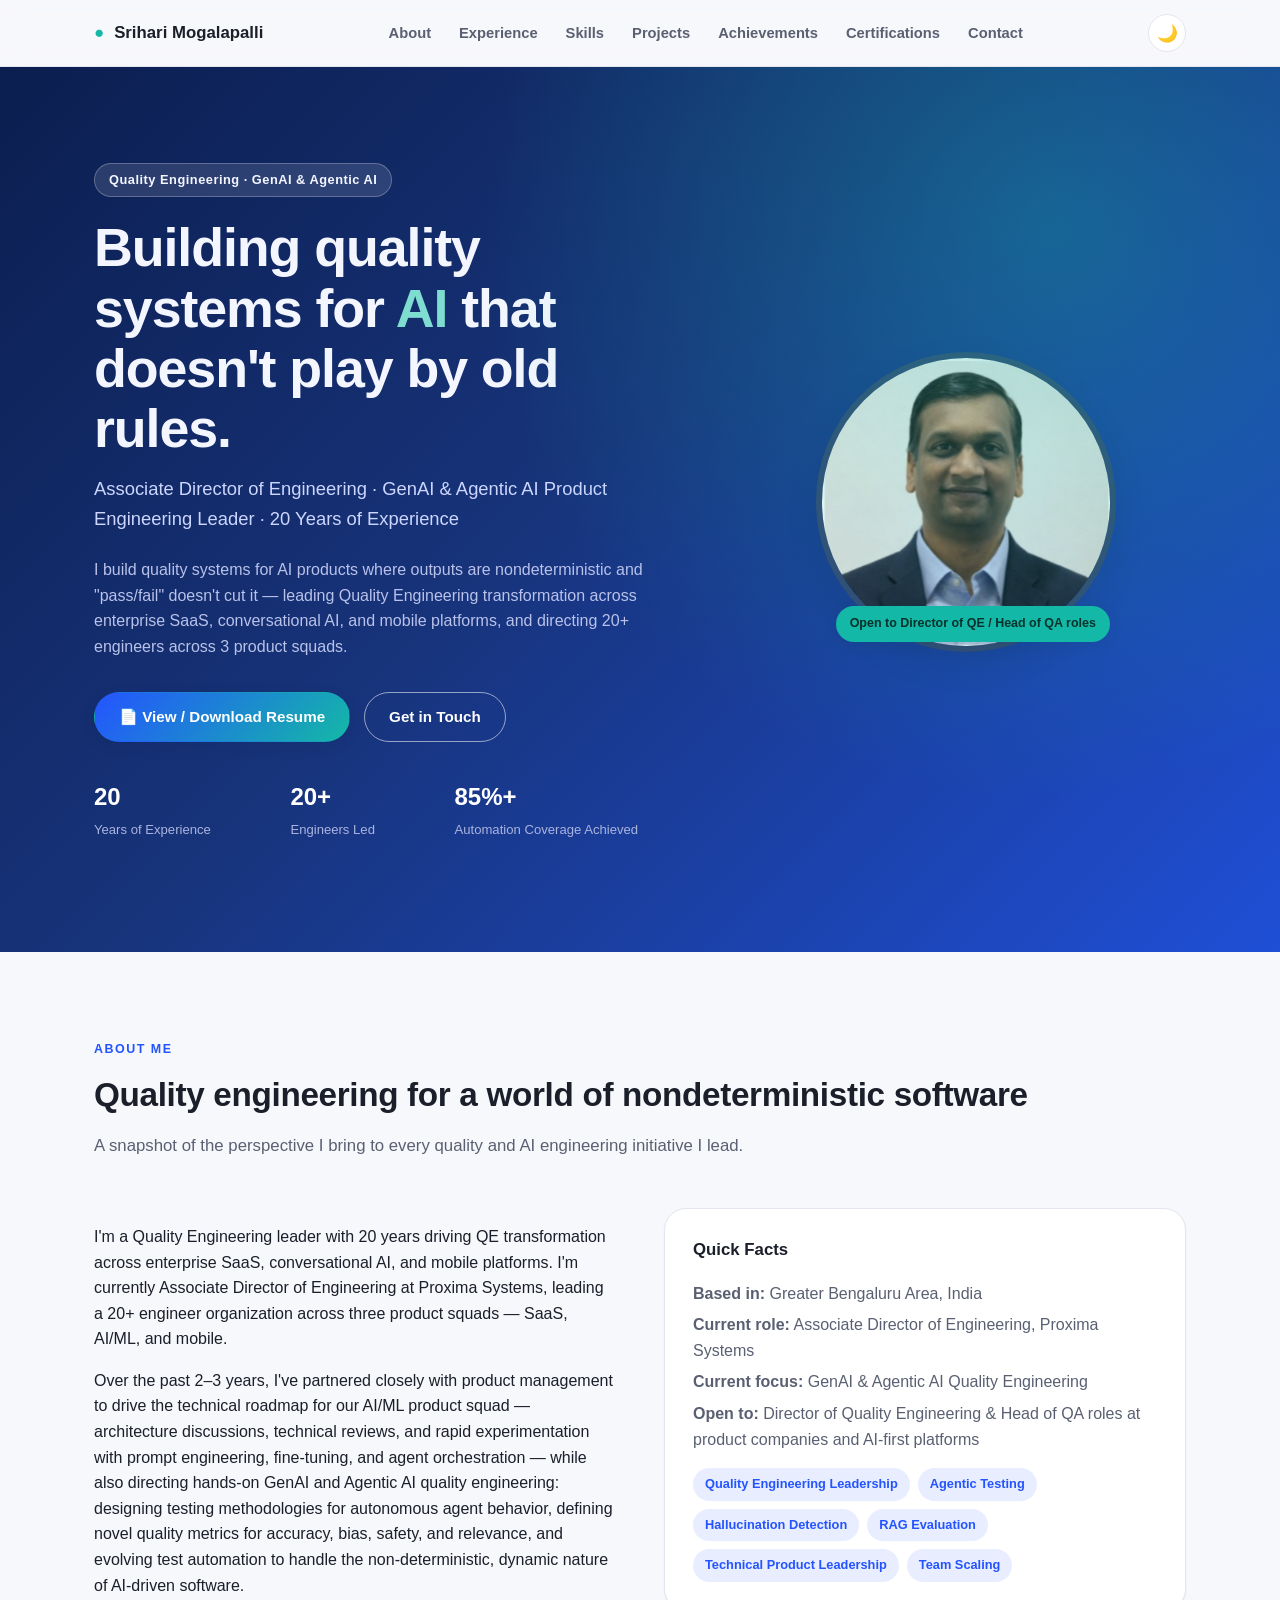
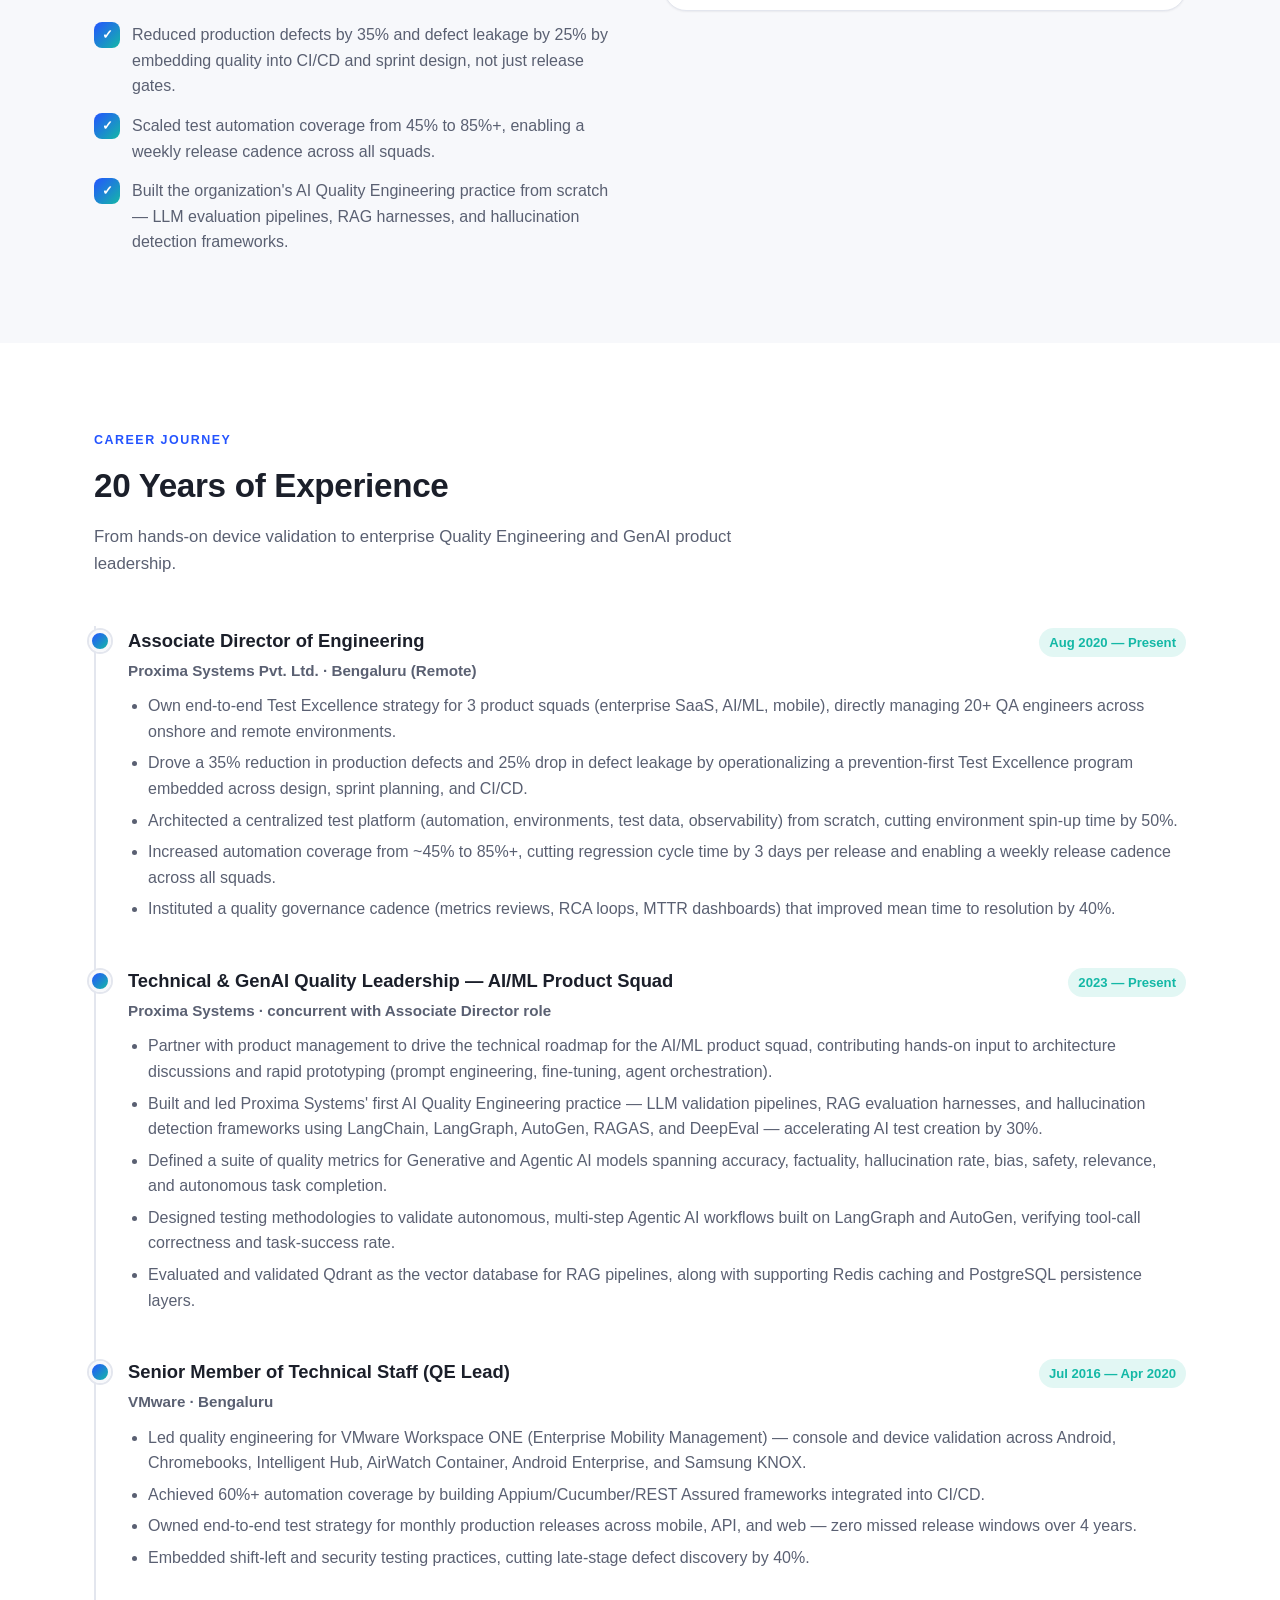
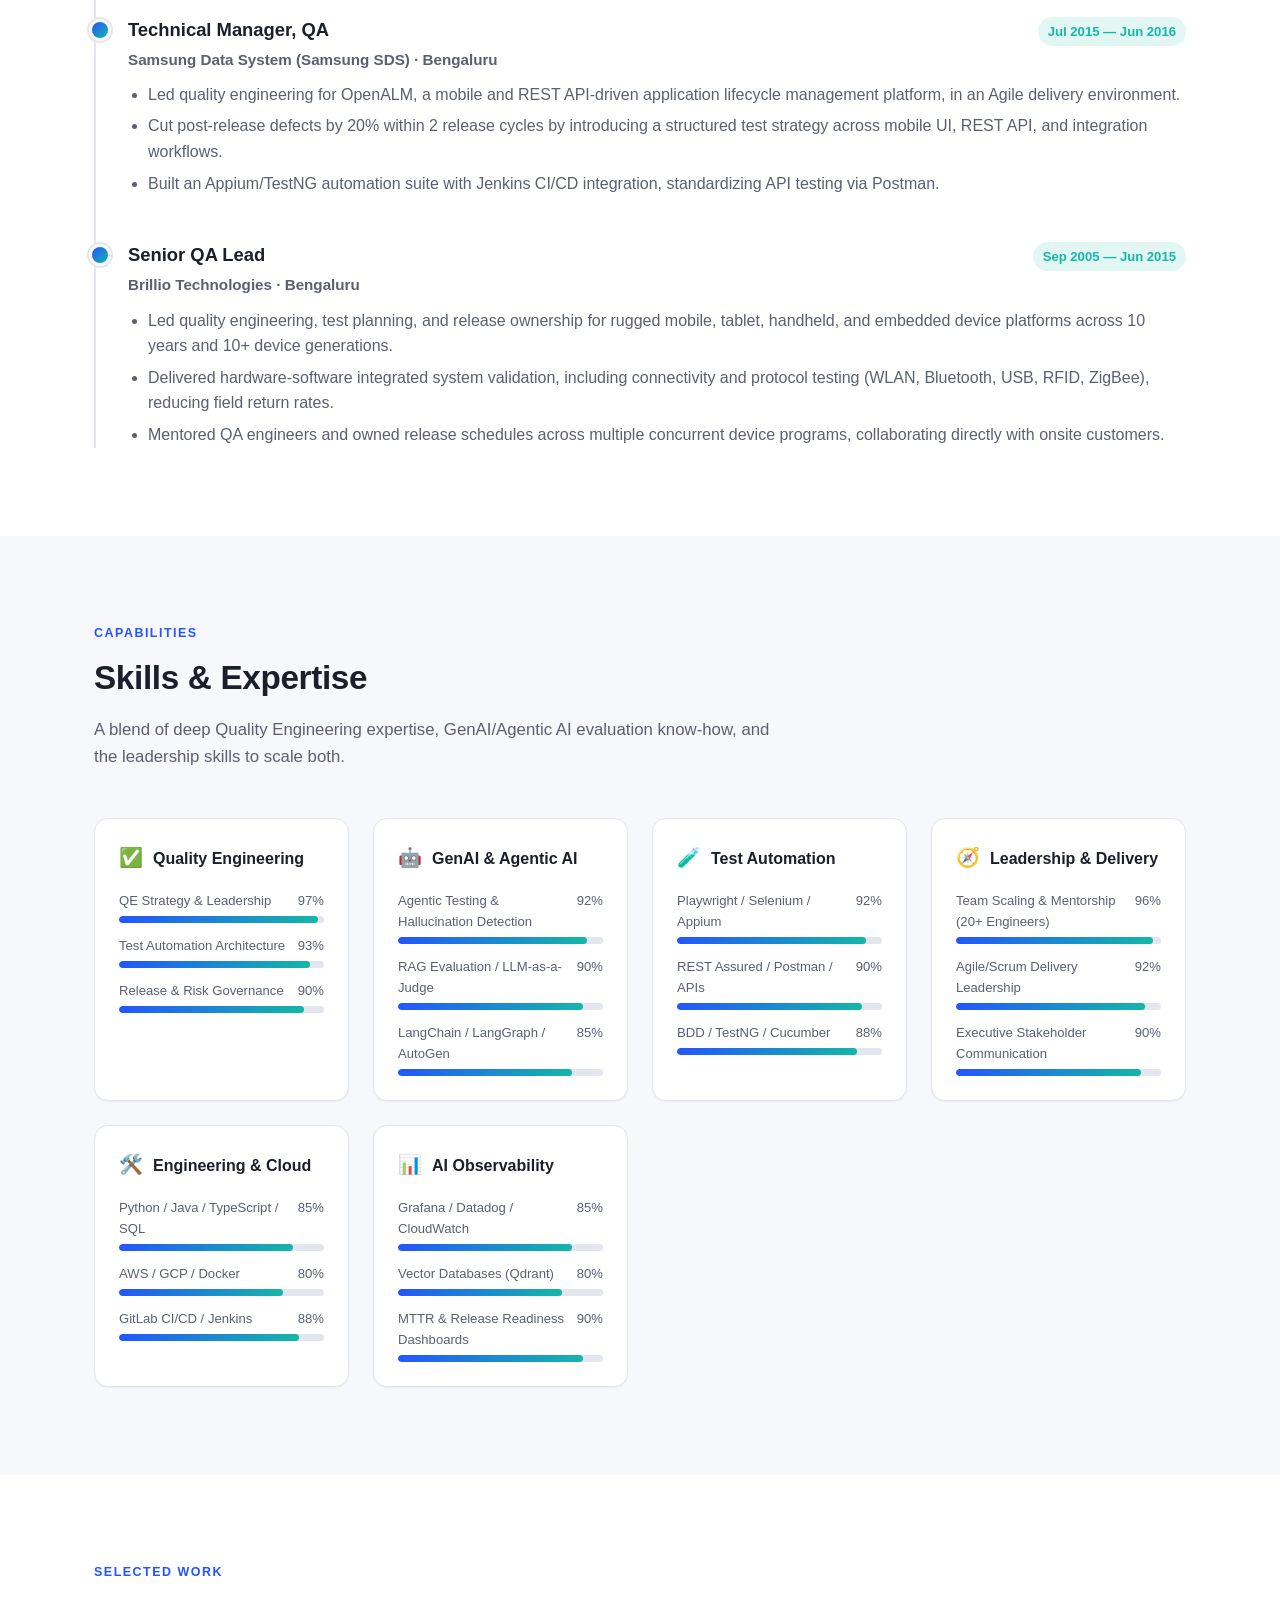
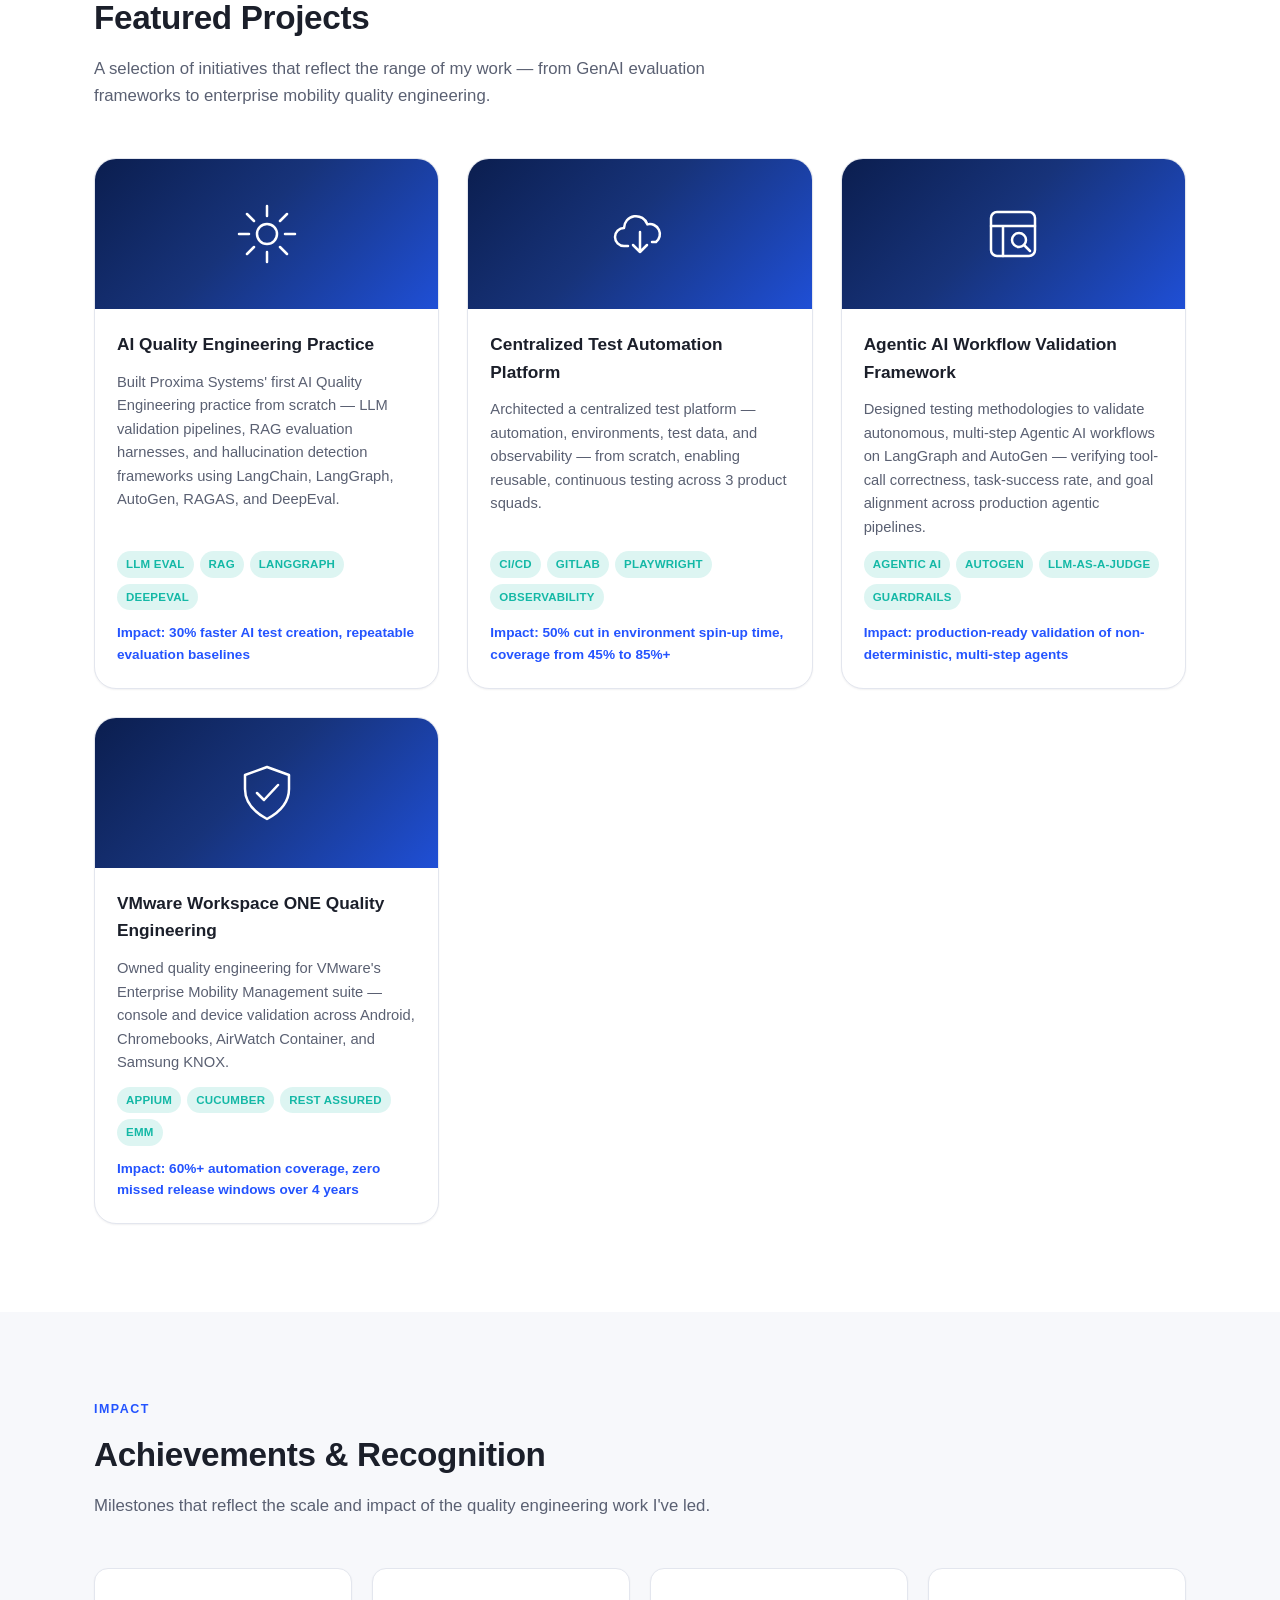
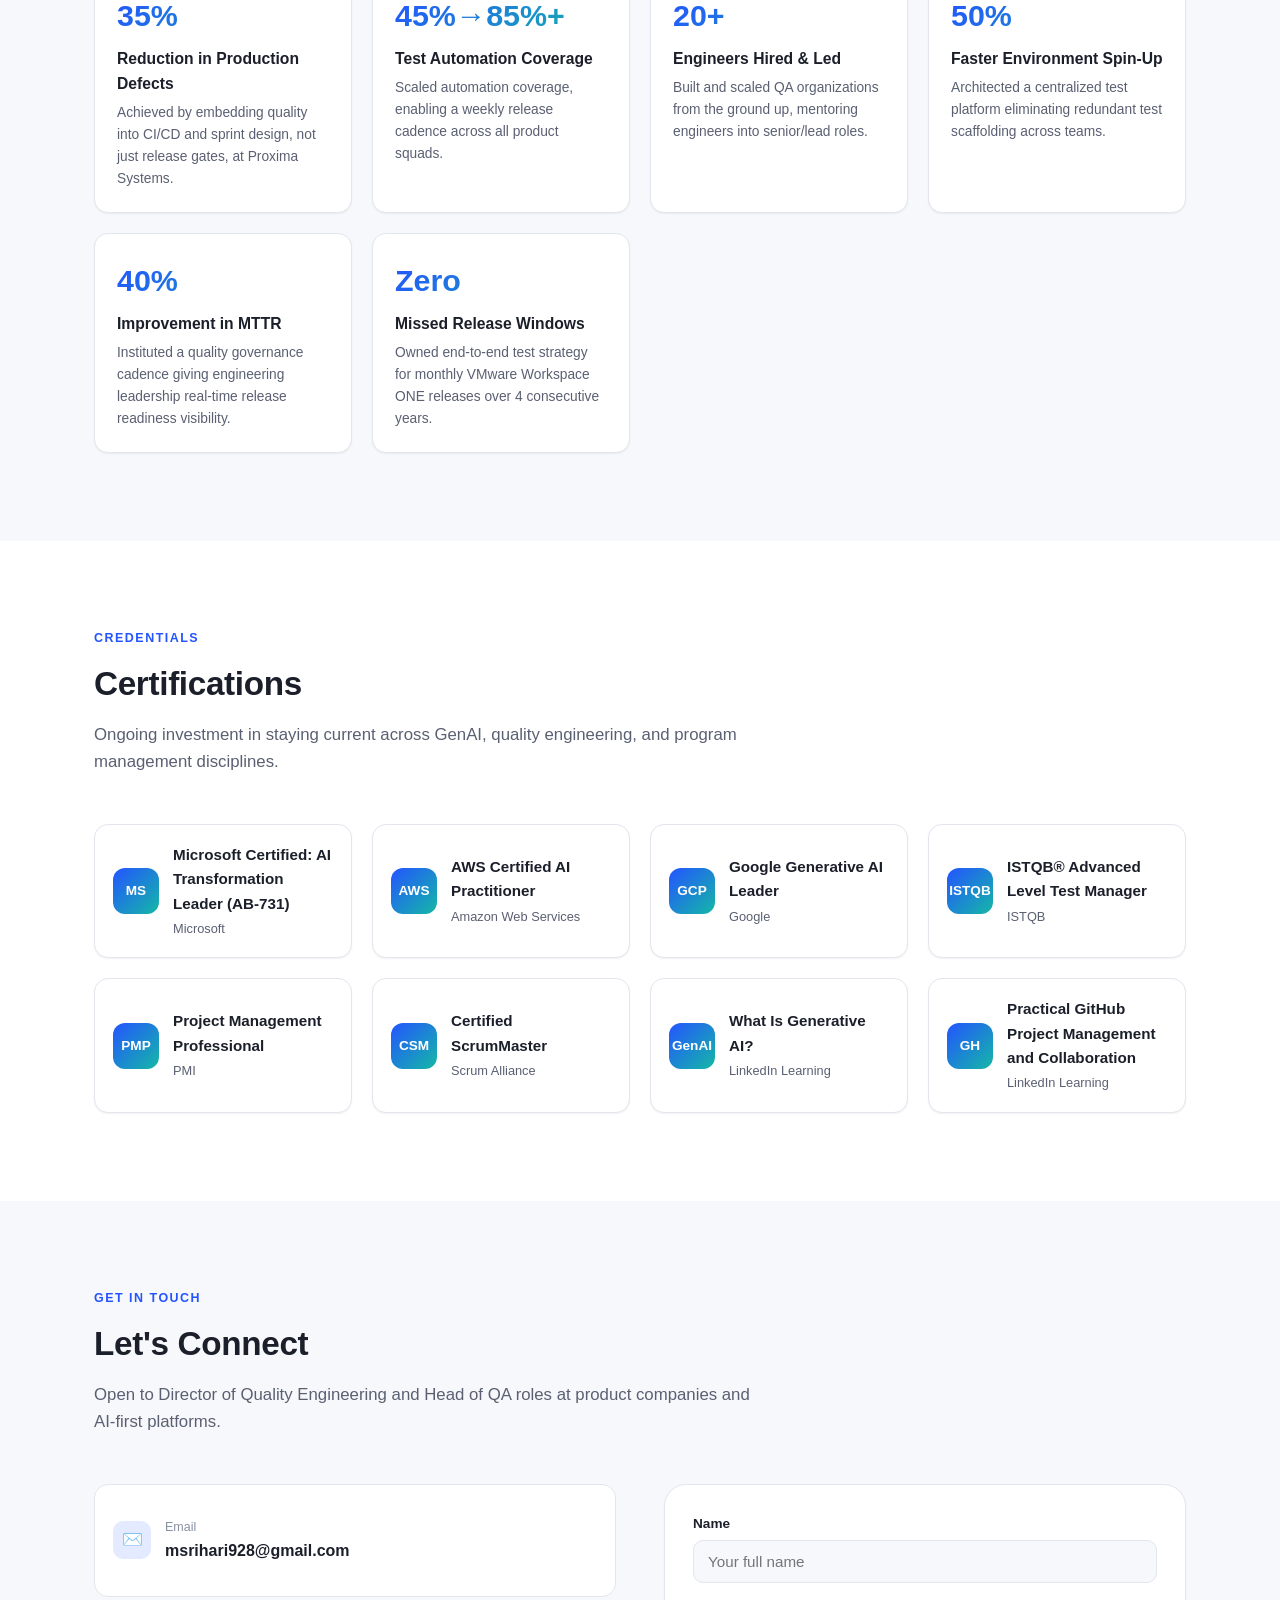
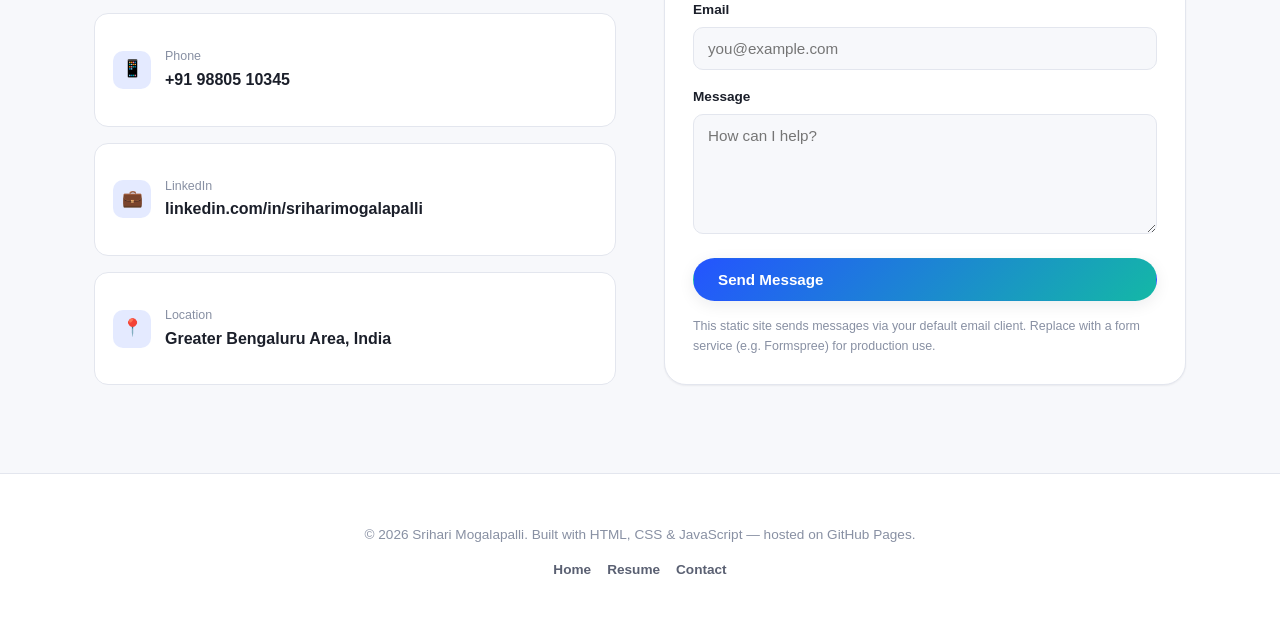
==== commit 3b7cf415: "Add real profile photo, replacing placeholder avatar" ====
--- a/index.html
+++ b/index.html
@@ -60,7 +60,7 @@
       </div>
       <div class="hero-photo-wrap">
         <div class="hero-photo">
-          <img src="images/profile-photo.svg" alt="Portrait of Srihari Mogalapalli" />
+          <img src="images/profile-photo.jpg" alt="Portrait of Srihari Mogalapalli" />
         </div>
         <span class="hero-badge">Open to Director of QE / Head of QA roles</span>
       </div>
